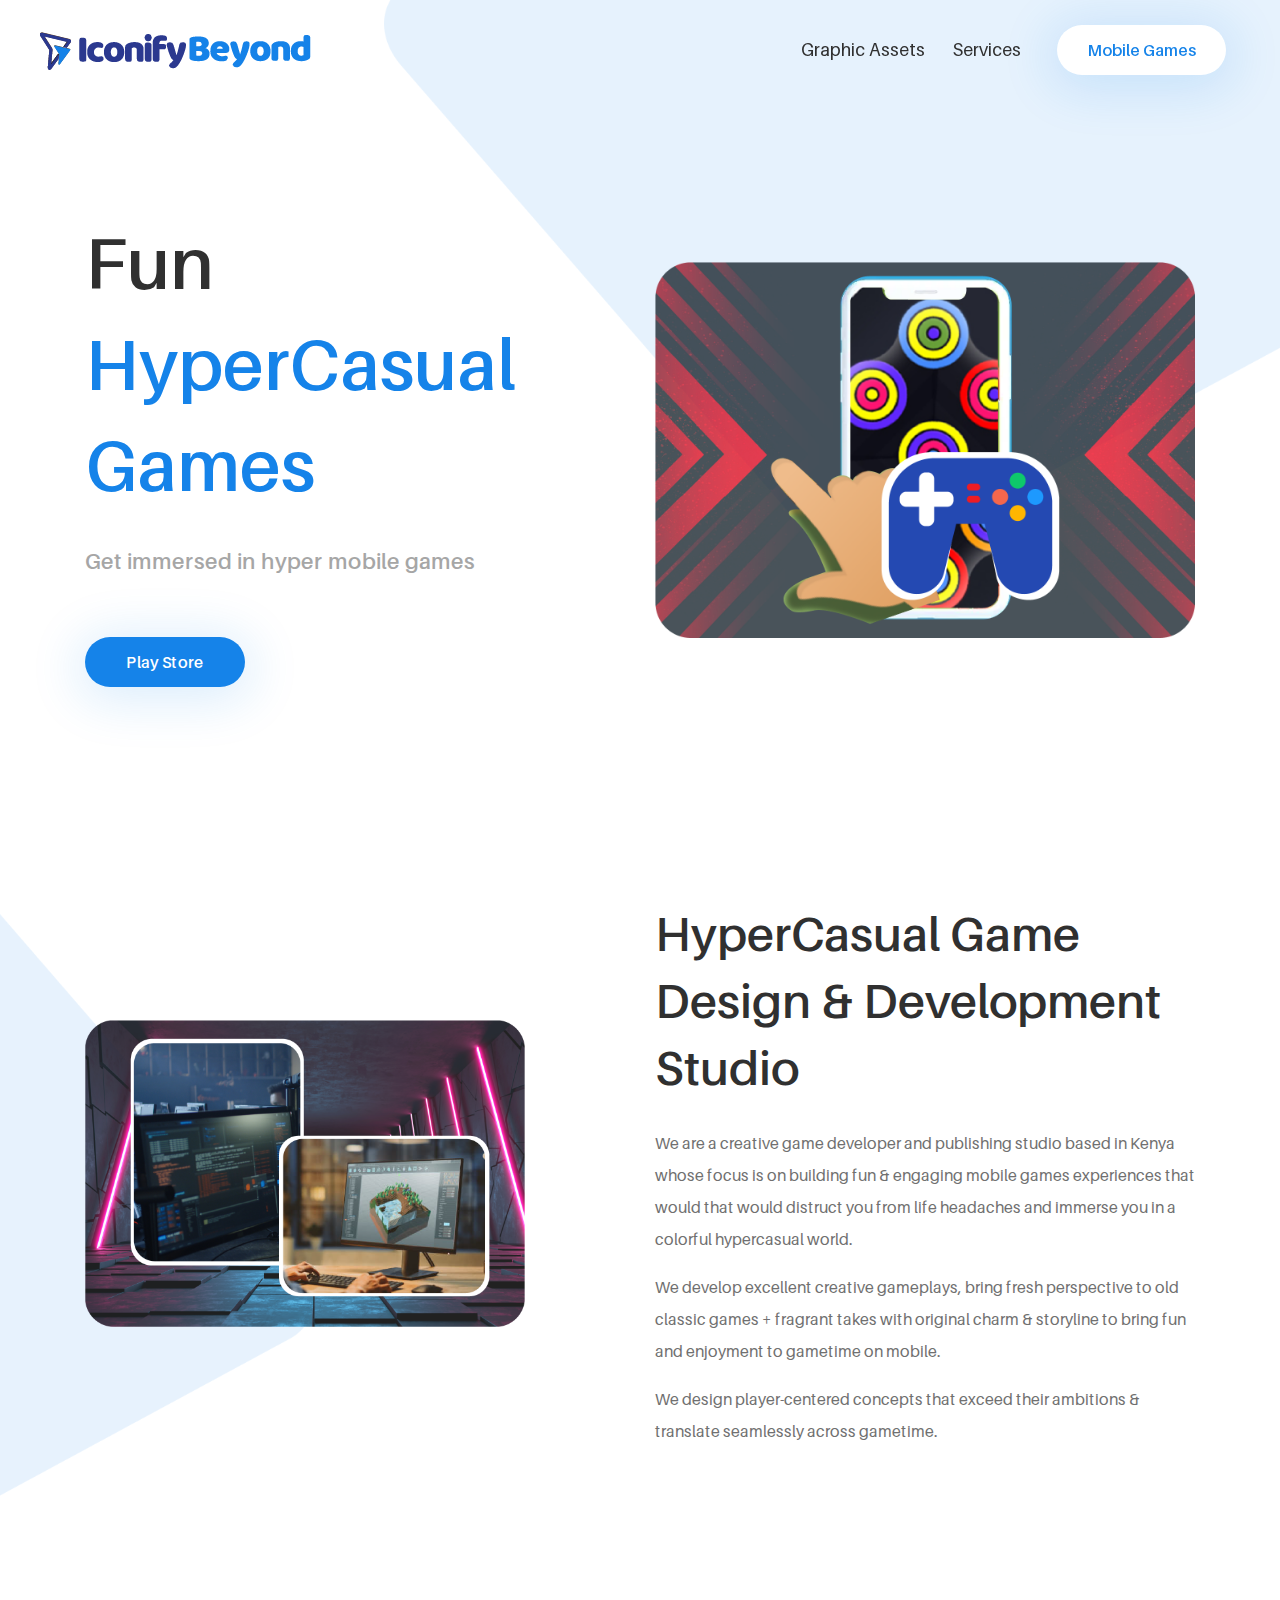
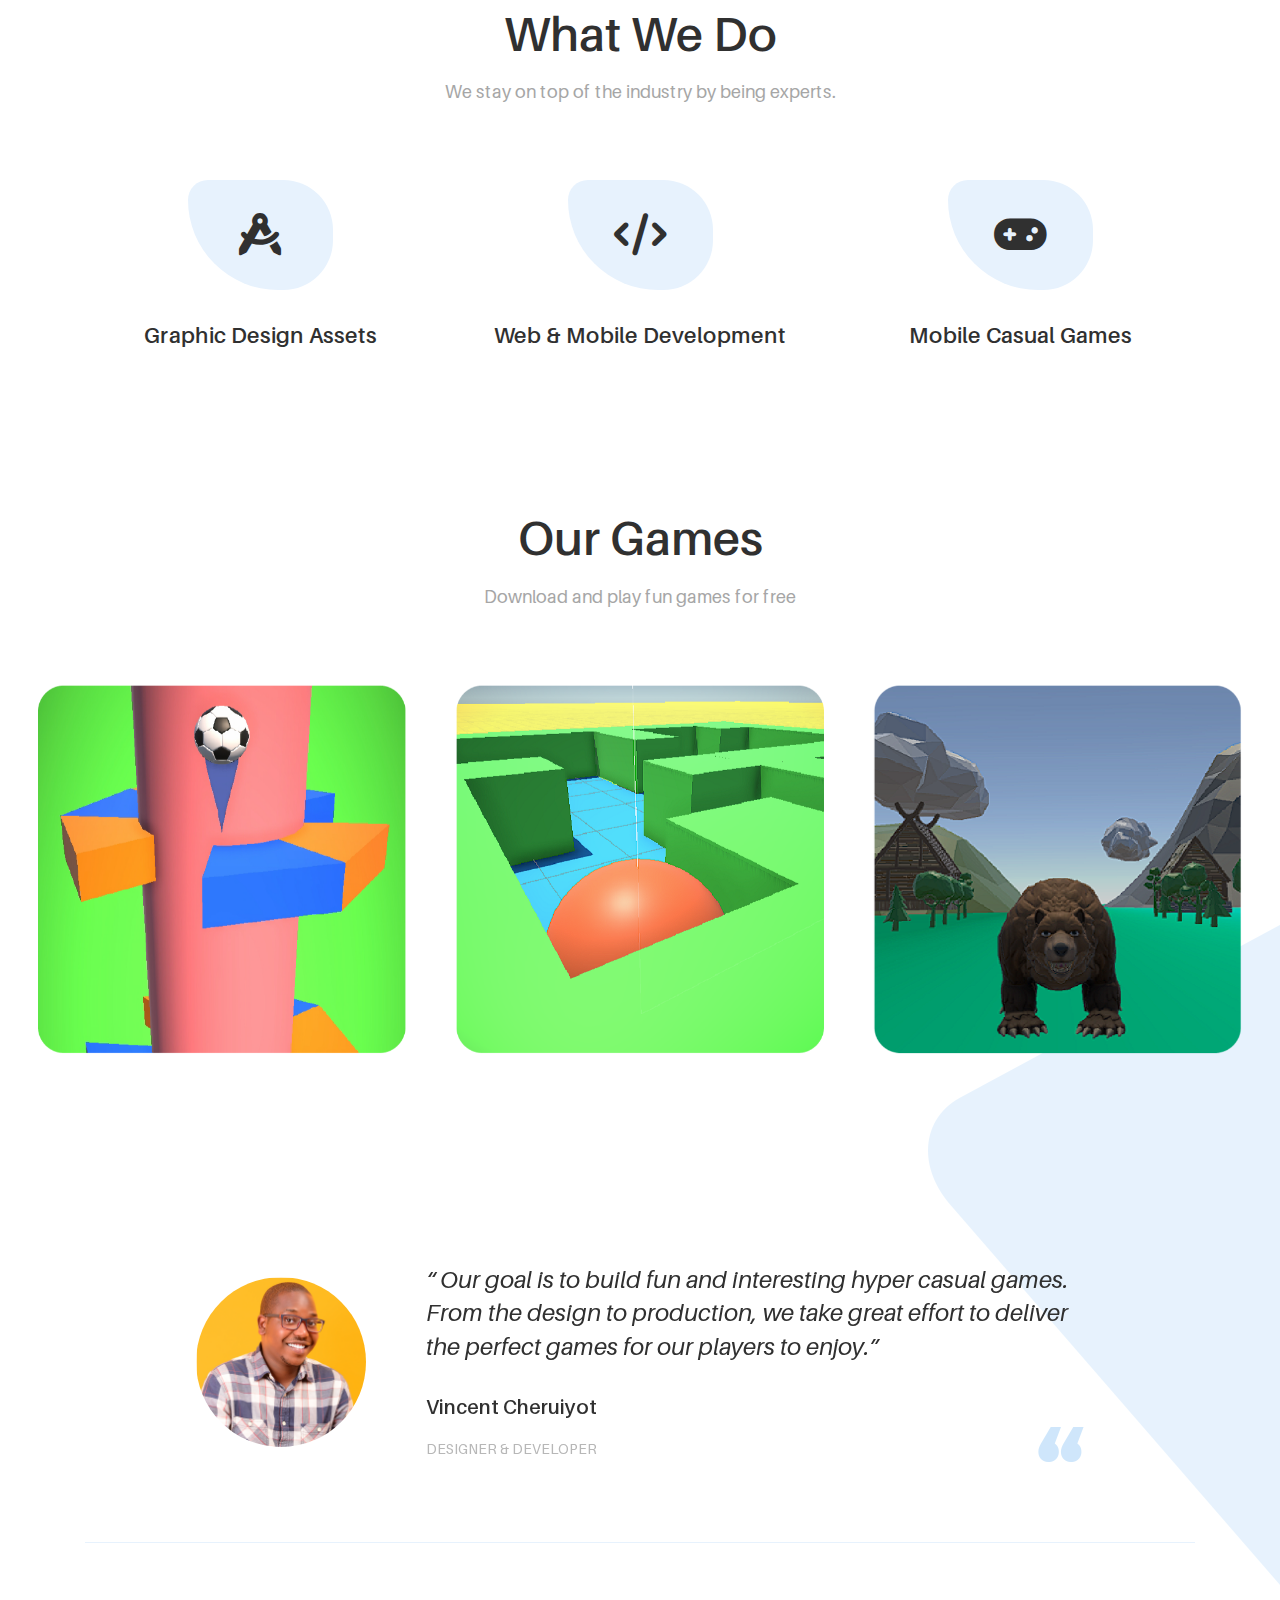
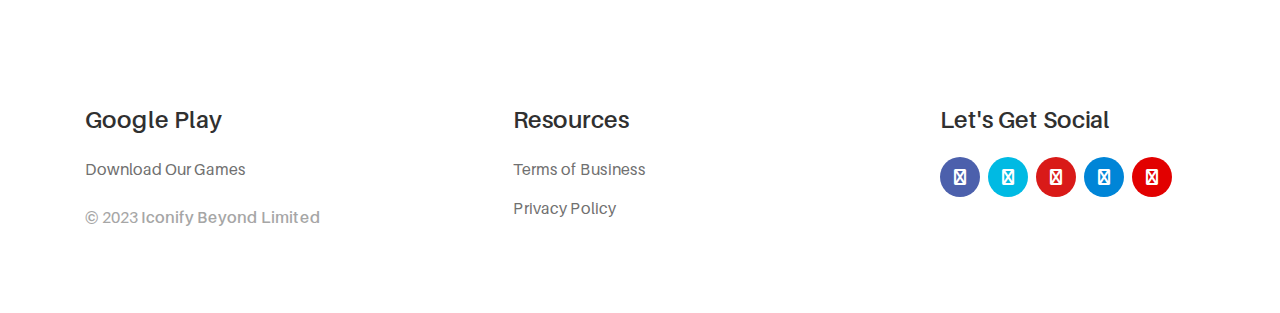
==== index.html @ 9feae66f "UI Updates" ====
<!doctype html>
<html lang="en">

<head>
    <meta charset="UTF-8">
    <meta name="description" content="Iconify Beyond">
    <meta http-equiv="X-UA-Compatible" content="IE=edge">
    <meta name="viewport" content="width=device-width, initial-scale=1, shrink-to-fit=no">
    <meta name="p:domain_verify" content="caa6bfd4c8bdae688c1b4c21584a0557"/>
    
   

    <!-- Title -->
    <title>Iconify Beyond Studio</title>

   <!-- Favicon -->
   <link rel="icon" href="./img/core-img/favicon.png">

    


    <!-- Core Stylesheet -->
    <link rel="stylesheet" href="style.css">
    
    <!-- Fontg Awesome -->
    <link href="./css/fontawesome-free-6.4.0-web/css/fontawesome.css" rel="stylesheet">
    <link href="./css/fontawesome-free-6.4.0-web/css/brands.css" rel="stylesheet">
    <link href="./css/fontawesome-free-6.4.0-web/css/solid.css" rel="stylesheet">


</head>

<body>
    <!-- Preloader -->
    <div id="preloader">
        <div class="wrapper">
            <div class="cssload-loader"></div>
        </div>
    </div>

    <!-- ***** Top Search Area Start ***** --> 
    <div class="top-search-area">
        <!-- Search Modal -->
        <div class="modal fade" id="searchModal" tabindex="-1" role="dialog" aria-hidden="true">
            <div class="modal-dialog modal-dialog-centered" role="document">
                <div class="modal-content">
                    <div class="modal-body">
                        <!-- Close Button -->
                        <button type="button" class="btn close-btn" data-dismiss="modal"><i class="fa fa-times"></i></button>
                        <!-- Form -->
                        <form action="index.html" method="post">
                            <input type="search" name="top-search-bar" class="form-control" placeholder="Search and hit enter...">
                            <button type="submit">Search</button>
                        </form>
                    </div>
                </div>
            </div>
        </div>
    </div>
    <!-- ***** Top Search Area End ***** -->

    <!-- ***** Header Area Start ***** -->
    <header class="header-area">
        <!-- Main Header Start -->
        <div class="main-header-area">
            <div class="classy-nav-container breakpoint-off">
                <!-- Classy Menu -->
                <nav class="classy-navbar justify-content-between" id="uzaNav">

                    <!-- Logo -->
                    <a class="nav-brand" href="index.html"><img src="./img/core-img/logo.png" alt=""></a>

                    <!-- Navbar Toggler -->
                    <div class="classy-navbar-toggler">
                        <span class="navbarToggler"><span></span><span></span><span></span></span>
                    </div>

                    <!-- Menu -->
                    <div class="classy-menu">
                        <!-- Menu Close Button -->
                        <div class="classycloseIcon">
                            <div class="cross-wrap"><span class="top"></span><span class="bottom"></span></div>
                        </div>

                        <!-- Nav Start -->
                        <div class="classynav">
                            <ul id="nav">
                                <!-- <li><a href="./products.html">Our Products</a></li>  -->
                                <!-- <li><a href="./index.html">Home</a></li> -->
                                <li><a href="./about.html">Graphic Assets</a></li>  
                                <li><a href="./services.html">Services</a></li>
                                <!-- <li><a href="./about.html">About</a></li>  -->
                               
                                <!--<li><a href="https://insights.iconifybeyond.studio/">Insights</a></li>-->
                                <!--<li><a href="">Contact</a></li> -->
                            </ul>

                            <!-- Get A Quote -->
                            <div class="get-a-quote ml-4 mr-3">
                                <a href="https://play.google.com/store/apps/dev?id=5929281636327417098" class="btn uza-btn">Mobile Games</a>
                            </div>
                            
                          
                        </div>
                        <!-- Nav End -->

                    </div>
                </nav>
            </div>
        </div>
    </header>
    <!-- ***** Header Area End ***** -->

    <!-- ***** Welcome Area Start ***** -->
    <section class="welcome-area">
        <div class="welcome-slides owl-carousel">

            <!-- Single Welcome Slide -->
            <div class="single-welcome-slide">
                <!-- Background Curve -->
                <div class="background-curve">
                    <img src="./img/core-img/curve-1.png" alt="">
                </div>

                <!-- Welcome Content -->
                <div class="welcome-content h-100">
                    <div class="container h-100">
                        <div class="row h-100 align-items-center">
                            <!-- Welcome Text -->
                            <div class="col-12 col-md-6">
                                <div class="welcome-text">
                                    <h2 data-animation="fadeInUp" data-delay="100ms">Fun <br><span>HyperCasual Games</span></h2>
                                    <h5 data-animation="fadeInUp" data-delay="400ms">Get immersed in hyper mobile games</h5>
                                    <a href="https://play.google.com/store/apps/dev?id=5929281636327417098" class="btn uza-btn btn-2" data-animation="fadeInUp" data-delay="700ms">Play Store</a>
                                </div>
                            </div>
                            <!-- Welcome Thumbnail -->
                            <div class="col-12 col-md-6">
                                <div class="welcome-thumbnail">
                                    <img src="./img/bg-img/2.png" alt="" data-animation="slideInRight" data-delay="400ms">
                                </div>
                            </div>
                        </div>
                    </div>
                </div>
            </div>

            <!-- Single Welcome Slide -->
            <div class="single-welcome-slide">
                <!-- Background Curve -->
                <div class="background-curve">
                    <img src="./img/core-img/curve-1.png" alt="">
                </div>

                <!-- Welcome Content -->
                <div class="welcome-content h-100">
                    <div class="container h-100">
                        <div class="row h-100 align-items-center">
                            <!-- Welcome Text -->
                            <div class="col-12 col-md-6">
                                <div class="welcome-text">
                                    <h2 data-animation="fadeInUp" data-delay="100ms">Play Epic <br> <span>Games</span></h2>
                                    <h5 data-animation="fadeInUp" data-delay="400ms">Building engaging and exciting mobile games</h5>
                                    <a href="https://play.google.com/store/apps/dev?id=5929281636327417098" class="btn uza-btn btn-2" data-animation="fadeInUp" data-delay="700ms">Download</a>
                                </div>
                            </div>
                            <!-- Welcome Thumbnail -->
                            <div class="col-12 col-md-6">
                                <div class="welcome-thumbnail">
                                    <img src="./img/bg-img/3.png" alt="" data-animation="slideInRight" data-delay="400ms">
                                </div>
                            </div>
                        </div>
                    </div>
                </div>
            </div>


            <!-- Single Welcome Slide -->
            <div class="single-welcome-slide">
                <!-- Background Curve -->
                <div class="background-curve">
                    <img src="./img/core-img/curve-1.png" alt="">
                </div>

                     <!-- Welcome Content -->
                     <div class="welcome-content h-100">
                        <div class="container h-100">
                            <div class="row h-100 align-items-center">
                                <!-- Welcome Text -->
                                <div class="col-12 col-md-6">
                                    <div class="welcome-text">
                                        <h2 data-animation="fadeInUp" data-delay="100ms">Ready  <br> for<span> an Adventure?</span></h2>
                                        <h5 data-animation="fadeInUp" data-delay="400ms">Download our games for free!</h5>
                                        <a href="https://play.google.com/store/apps/dev?id=5929281636327417098" class="btn uza-btn btn-2" data-animation="fadeInUp" data-delay="700ms">Download</a>
                                    </div>
                                </div>
                                <!-- Welcome Thumbnail -->
                                <div class="col-12 col-md-6">
                                    <div class="welcome-thumbnail">
                                        <img src="./img/bg-img/9.png" alt="" data-animation="slideInRight" data-delay="400ms">
                                    </div>
                                </div>
                            </div>
                        </div>
                    </div>
                </div>
    

        </div>
    </section>
    <!-- ***** Welcome Area End ***** -->

    <!-- ***** About Us Area Start ***** -->
    <section class="uza-about-us-area">
        <div class="container">
            <div class="row align-items-center">

                <!-- About Thumbnail -->
                <div class="col-12 col-md-6">
                    <div class="about-us-thumbnail mb-80">
                        <img src="./img/bg-img/5.png" alt="">
                       
                    </div>
                </div>

                <!-- About Us Content -->
                <div class="col-12 col-md-6">
                    <div class="about-us-content mb-80">
                        <h2>HyperCasual Game Design  &amp; Development Studio</h2>
                        <p>We are a creative game developer and publishing studio based in Kenya whose focus is on building fun & engaging mobile games experiences that would that would distruct you from life headaches and immerse you in a colorful hypercasual world. 
                        </p>
                        <p>We develop excellent creative gameplays, bring fresh perspective to old classic games + fragrant takes with original charm & storyline to bring fun and enjoyment to gametime on mobile.
                        </p>
                        <p>We design player-centered concepts that exceed their ambitions & translate seamlessly across gametime.
                        </p>
                        <!-- <a href="about.html" class="btn uza-btn btn-2 mt-4">Learn More</a> -->
                    </div>
                </div>
            </div>
        </div>

        <!-- About Background Pattern -->
        <div class="about-bg-pattern">
            <img src="./img/core-img/curve-2.png" alt="">
        </div>
    </section>
    <!-- ***** About Us Area End ***** -->

    <!-- ***** Services Area Start ***** -->
    <section class="uza-services-area section-padding-80-0">
        <div class="container">
            <div class="row">

                <div class="container">
                    <div class="row">
                        <!-- Section Heading -->
                        <div class="col-12">
                            <div class="section-heading text-center">
                                <h2>What we Do</h2>
                                <p>We stay on top of the industry by being experts.</p>
                            </div>
                        </div>
                    </div>
                </div>

                <!-- Single Service Area -->
                <div class="col-12 col-sm-6 col-lg-4">
                    <div class="single-service-area mb-80">
                        <!-- Service Icon -->
                        <div class="service-icon">
                            <i class="fa-solid fa-compass-drafting"></i>
                        </div>
                        <h5>Graphic Design Assets</h5>
                        <!--<p>Develop a beautiful and flexible identity that your community can embrace. Get help choosing and implementing technology solutions that match your digital needs and ambitions.</p> -->
                    </div>
                </div>

                <!-- Single Service Area -->
                <div class="col-12 col-sm-6 col-lg-4">
                    <div class="single-service-area mb-80">
                        <!-- Service Icon -->
                        <div class="service-icon">
                            <i class="fa-solid fa-code"></i>
                        </div>
                        <h5>Web & Mobile Development</h5>
                        <!-- <p>Design and develop custom digital products that empower your team and your audience. Craft outstanding customer experience that uses data design and the right technology to turn your idea into a movement.-->
                        </p>
                    </div>
                </div>

                <!-- Single Service Area -->
                <div class="col-12 col-sm-6 col-lg-4">
                    <div class="single-service-area mb-80">
                        <!-- Service Icon -->
                        <div class="service-icon">
                            <i class="fa-solid fa-gamepad"></i>
                        </div>
                        <h5>Mobile Casual Games</h5>
                        <!-- <p>Form a lasting connection with your audience by crafting compelling content that builds trust and drives action. Make the community part of your customer experience so that more people champion the best of your brand.</p> -->
                    </div>
                </div>

         
            </div>
        </div>
    </section>
    <!-- ***** Services Area End ***** -->

    <!-- ***** Portfolio Area Start ***** -->
    <section class="uza-portfolio-area section-padding-80">
        <div class="container">
            <div class="row">
                <!-- Section Heading -->
                <div class="col-12">
                    <div class="section-heading text-center">
                        <h2> Our Games</h2>
                        <p>Download and play fun games for free</p>
                    </div>
                </div>
            </div>
        </div>

        <div class="container-fluid">
            <div class="row">
                <!-- Portfolio Slides -->
                <div class="portfolio-sildes owl-carousel">

                    <!-- Single Portfolio Slide -->
                    <div class="single-portfolio-slide">
                        <img src="./img/bg-img/6.png" alt="">
                        <!-- Overlay Effect -->
                        <div class="overlay-effect">
                            <h4>Helix Adventure</h4>
                            <p>Eveade obstacles down a helix ring and get immersed in the fun</p>
                        </div>
                        <!-- View More -->
                        <div class="view-more-btn">
                            <a href="https://play.google.com/store/apps/dev?id=5929281636327417098"><i class="arrow_right"></i></a>
                        </div>
                    </div>


                    <!-- Single Portfolio Slide -->
                    <div class="single-portfolio-slide">
                        <img src="./img/bg-img/7.png" alt="">
                        <!-- Overlay Effect -->
                        <div class="overlay-effect">
                            <h4>Roller Maze</h4>
                            <p>Maze through a maze and advance to the highest level available. </p>
                        </div>
                        <!-- View More -->
                        <div class="view-more-btn">
                            <a href="https://play.google.com/store/apps/dev?id=5929281636327417098"><i class="arrow_right"></i></a>
                        </div>
                    </div>

                   

                    <!-- Single Portfolio Slide -->
                    <div class="single-portfolio-slide">
                        <img src="./img/bg-img/8.png" alt="">
                        <!-- Overlay Effect -->
                        <div class="overlay-effect">
                            <h4>Savannah Run</h4>
                            <p>Run through the savannah and evade predators in caves and give a fight.</p>
                        </div>
                        <!-- View More -->
                        <div class="view-more-btn">
                            <a href="https://play.google.com/store/apps/dev?id=5929281636327417098"><i class="arrow_right"></i></a>
                        </div>
                    </div>

                 


                    

                </div>
            </div>
        </div>



        <!-- Client Feedback Area Start -->
        <div class="clients-feedback-area mt-80 section-padding-80 clearfix">
            <div class="container">
                <div class="row">
                    <div class="col-12">
                        <!-- Testimonial Slides -->
                        <div class="testimonial-slides owl-carousel">

                         
                            <!-- Single Testimonial Slide -->
                            <div class="single-testimonial-slide d-flex align-items-center">
                                <!-- Testimonial Thumbnail -->
                                <div class="testimonial-thumbnail">
                                    <img src="./img/bg-img/1.png" alt="">
                                </div>
                                <!-- Testimonial Content -->
                                <div class="testimonial-content">
                                    <h4>“ Our goal is to build fun and interesting hyper casual games. From the design to production, we take great effort to
                                        deliver the perfect games for our players to enjoy.”</h4>
                                    <!-- Ratings -->
                                    <div class="ratings">
                                        <h5>Vincent Cheruiyot</h5>
                                        
                                    </div>
                                    <!-- Author Info -->
                                    <div class="author-info">
                                        <h5><span>Designer & Developer</span></h5>
                                    </div>
                                    <!-- Quote Icon -->
                                    <div class="quote-icon"><img src="img/core-img/quote.png" alt=""></div>
                                </div>
                            </div>

                        </div>
                    </div>
                </div>
            </div>
        </div>
        <!-- Client Feedback Area End -->

        <!-- Border -->
        <div class="container">
            <div class="border-line"></div>
        </div>

        <!-- Background Curve -->
        <div class="portfolio-bg-curve">
            <img src="./img/core-img/curve-3.png" alt="">
        </div>
    </section>
    <!-- ***** Portfolio Area End ***** -->

    
    <!-- ***** Blog Area End ***** -->



    <!-- ***** Footer Area Start ***** -->
    <footer class="footer-area section-padding-80-0">
        <div class="container">
            <div class="row justify-content-between">

             

                <!-- Single Footer Widget -->
                <div class="col-12 col-sm-6 col-lg-3">
                    <div class="single-footer-widget mb-80">
                        <!-- Widget Title -->
                        <h4 class="widget-title">Google Play</h4>


                        <!-- Nav -->
                        <nav>
                            <ul class="our-link">
                                
                                <li><a href="https://play.google.com/store/apps/dev?id=5929281636327417098">Download Our Games</a></li>
                                
                                
                                  <!-- Copywrite Text -->
                        <div class="copywrite-text mb-30">
                            <p>  &copy; 2023 <a href="https://iconifybeyond.com">Iconify Beyond Limited</a></p>
                        </div> 
                                <!-- <li><a href="portfolio.html">Portfolio</a></li> -->
                                <!-- <li><a href="https://insights.iconifybeyond.studio/contact-us/">Get a Quote</a></li> -->
                            </ul>
                        </nav>
                    </div>
                </div>

                <!-- Single Footer Widget -->
                <div class="col-12 col-sm-6 col-lg-3">
                    <div class="single-footer-widget mb-80">
                        <!-- Widget Title -->
                        <h4 class="widget-title">Resources</h4>

                        <!-- Nav -->
                        <nav>
                            <ul class="our-link">
                                <li><a href="Terms of Business.html">Terms of Business</a></li>
                                <li><a href="Privacy Policy.html">Privacy Policy</a></li>
                                <!-- <li><a href="https://insights.iconifybeyond.studio/blog/">Blog</a></li> -->
                                <!-- <li><a href="https://insights.iconifybeyond.studio/contact-us/">Contact Us</a></li> -->
                                
                            </ul>
                        </nav>
                    </div>
                </div>

                <!-- Single Footer Widget -->
                <div class="col-12 col-sm-6 col-lg-3">
                    <div class="single-footer-widget mb-80">
                        <!-- Widget Title -->
                        <h4 class="widget-title">Let's Get Social</h4>
                    

                        <!-- Social Info -->
                        <div class="footer-social-info">
                            <a href="https://web.facebook.com/iconifybeyond" class="facebook" data-toggle="tooltip" data-placement="top" title="Facebook"><i class="fa fa-facebook"></i></a>
                            <a href="https://twitter.com/iconifybeyond" class="twitter" data-toggle="tooltip" data-placement="top" title="Twitter"><i class="fa fa-twitter"></i></a>
                            <a href="https://www.pinterest.com/iconifybeyond/" class="pinterest" data-toggle="tooltip" data-placement="top" title="Pinterest"><i class="fa fa-pinterest"></i></a>
                            <a href="https://www.instagram.com/iconifybeyond/" class="instagram" data-toggle="tooltip" data-placement="top" title="Instagram"><i class="fa fa-instagram"></i></a>
                            <a href="https://www.youtube.com/channel/UCzPWE0Z87Y1xIG1-IpNBpZg?view_as=subscriber" class="youtube" data-toggle="tooltip" data-placement="top" title="YouTube"><i class="fa fa-youtube-play"></i></a>
                        </div>
                    </div>
                </div>

            </div>
            
        </div>

    </footer>
    <!-- ***** Footer Area End ***** -->

    <!-- ******* All JS Files ******* -->
    <!-- jQuery js -->
    <script src="js/jquery.min.js"></script>
    <!-- Popper js -->
    <script src="js/popper.min.js"></script>
    <!-- Bootstrap js -->
    <script src="js/bootstrap.min.js"></script>
    <!-- All js -->
    <script src="js/uza.bundle.js"></script>
    <!-- Active js -->
    <script src="js/default-assets/active.js"></script>

</body>

</html>
---- style.css ----
/* *********************************************
[Master Stylesheet]

Version: 1.0.0
Last Update: Jul 30, 2021

*********************************************

[Tables of CSS Content]

+ body
    - 01.0 Reboot CSS
    - 02.0 Spacing CSS
    - 03.0 Preloader CSS
    - 04.0 Heading CSS
    - 05.0 Backtotop CSS
    - 06.0 Buttons CSS
    - 07.0 Header CSS
    - 08.0 Hero CSS
    - 09.0 Portfolio CSS
    - 10.0 Testimonial CSS
    - 11.0 Newsletter CSS
    - 12.0 About CSS
    - 13.0 Service CSS
    - 14.0 Breadcrumb CSS
    - 15.0 Blog CSS
    - 16.0 CTA CSS
    - 17.0 CFA CSS
    - 18.0 Team CSS
    - 19.0 Footer CSS
    - 20.0 Contact CSS
  ---------------------------------------------
  [Color Codes]

  $heading: #303030; [Heading Color]
  $text: #707070; [Text Color]
  $bg-gray: #e7f2fd; [Gray Background]
  $primary: #1583e9; [Primary Color]
  $white: #ffffff; [White Color]
  $dark: #000000; [Dark Color]
  $border: #ebebeb; [Border Color]
  $hover: #1583e9; [Hover Color]
  $secondary: #a6a6a6; [Secondary Color]

  ---------------------------------------------
  [Font Family: 'HK Grotesk']
--------------------------------------------- */
/* Import Fonts & All CSS */
@import url(fonts/aileron-font-style.css);
@import url(css/bootstrap.min.css);
@import url(css/animate.css);
@import url(css/default-assets/classy-nav.css);
@import url(css/owl.carousel.min.css);
@import url(css/magnific-popup.css);
@import url(css/font-awesome.min.css);
@import url(css/style.css);
/* :: 1.0 Reboot CSS */
* {
  margin: 0;
  padding: 0; }

body {
  font-family: "Aileron";
  font-weight: 400;
  font-size: 14px; }

h1,
h2,
h3,
h4,
h5,
h6 {
  font-family: "Aileron";
  color: #303030;
  line-height: 1.4;
  font-weight: 600; }

a,
a:active,
a:focus,
a:hover {
  font-family: "Aileron";
  color: #303030;
  text-decoration: none;
  -webkit-transition-duration: 500ms;
  -o-transition-duration: 500ms;
  transition-duration: 500ms;
  outline: none;
  font-size: 16px;
  font-weight: 600; }

li {
  list-style: none; }

p {
  line-height: 2;
  color: #707070;
  font-size: 16px;
  font-weight: normal; }

img {
  max-width: 100%;
  height: auto; }

ul {
  margin: 0;
  padding: 0; }
  ul li {
    margin: 0;
    padding: 0; }

.bg-overlay {
  position: relative;
  z-index: 1; }
  .bg-overlay::after {
    position: absolute;
    content: "";
    height: 100%;
    width: 100%;
    top: 0;
    left: 0;
    z-index: -1;
    background-color: rgba(0, 0, 0, 0.5); }

.bg-img {
  background-position: center center;
  background-size: cover;
  background-repeat: no-repeat; }

.jarallax {
  position: relative;
  z-index: 0; }
  .jarallax > .jarallax-img {
    position: absolute;
    object-fit: cover;
    font-family: 'object-fit: cover';
    top: 0;
    left: 0;
    width: 100%;
    height: 100%;
    z-index: -1; }

.mfp-iframe-holder .mfp-close {
  top: 0;
  width: 30px;
  height: 30px;
  background-color: #1583e9;
  text-align: center;
  right: 0;
  padding-right: 0;
  line-height: 32px; }

.bg-transparent {
  background-color: transparent !important; }

.bg-gray {
  background-color: #e7f2fd !important; }

textarea:focus,
input:focus {
  outline: none; }

/* :: 2.0 Spacing CSS */
.mt-15 {
  margin-top: 15px; }

.mt-30 {
  margin-top: 30px; }

.mt-40 {
  margin-top: 40px; }

.mt-50 {
  margin-top: 50px; }

.mt-70 {
  margin-top: 70px; }

.mt-80 {
  margin-top: 80px; }

.mt-100 {
  margin-top: 100px; }

.mt-150 {
  margin-top: 150px; }

.mr-15 {
  margin-right: 15px; }

.mr-30 {
  margin-right: 30px; }

.mr-50 {
  margin-right: 50px; }

.mr-100 {
  margin-right: 100px; }

.mb-15 {
  margin-bottom: 15px; }

.mb-30 {
  margin-bottom: 30px; }

.mb-40 {
  margin-bottom: 40px; }

.mb-50 {
  margin-bottom: 50px; }

.mb-60 {
  margin-bottom: 60px; }

.mb-70 {
  margin-bottom: 70px; }

.mb-80 {
  margin-bottom: 80px; }

.mb-100 {
  margin-bottom: 100px; }

.ml-15 {
  margin-left: 15px; }

.ml-30 {
  margin-left: 30px; }

.ml-50 {
  margin-left: 50px; }

.ml-100 {
  margin-left: 100px; }

.pt-50 {
  padding-top: 50px !important; }

.section-padding-80 {
  padding-top: 80px;
  padding-bottom: 80px; }

.section-padding-0-80 {
  padding-top: 0;
  padding-bottom: 80px; }

.section-padding-80-0 {
  padding-top: 80px;
  padding-bottom: 0; }

/* :: 3.0 Preloader CSS */
#preloader {
  position: fixed;
  width: 100%;
  height: 100%;
  z-index: 99999;
  top: 0;
  left: 0;
  background-color: #1583e9;
  display: -webkit-box;
  display: -ms-flexbox;
  display: flex;
  -webkit-box-align: center;
  -ms-flex-align: center;
  align-items: center;
  -webkit-box-pack: center;
  -ms-flex-pack: center;
  justify-content: center; }

.wrapper {
  margin: auto;
  display: block; }

.cssload-loader {
  width: 49px;
  height: 49px;
  border-radius: 50%;
  display: inline-block;
  position: relative;
  vertical-align: middle;
  background: #ffffff; }

.cssload-loader,
.cssload-loader:after,
.cssload-loader:before {
  animation: 1.15s infinite ease-in-out;
  -o-animation: 1.15s infinite ease-in-out;
  -ms-animation: 1.15s infinite ease-in-out;
  -webkit-animation: 1.15s infinite ease-in-out;
  -moz-animation: 1.15s infinite ease-in-out; }

.cssload-loader:after,
.cssload-loader:before {
  width: 100%;
  height: 100%;
  border-radius: 50%;
  position: absolute;
  top: 0;
  left: 0; }

.cssload-loader {
  animation-name: cssload-loader;
  -o-animation-name: cssload-loader;
  -ms-animation-name: cssload-loader;
  -webkit-animation-name: cssload-loader;
  -moz-animation-name: cssload-loader; }

@keyframes cssload-loader {
  from {
    transform: scale(0);
    opacity: 1; }
  to {
    transform: scale(1);
    opacity: 0; } }
@-o-keyframes cssload-loader {
  from {
    -o-transform: scale(0);
    opacity: 1; }
  to {
    -o-transform: scale(1);
    opacity: 0; } }
@-ms-keyframes cssload-loader {
  from {
    -ms-transform: scale(0);
    opacity: 1; }
  to {
    -ms-transform: scale(1);
    opacity: 0; } }
@-webkit-keyframes cssload-loader {
  from {
    -webkit-transform: scale(0);
    opacity: 1; }
  to {
    -webkit-transform: scale(1);
    opacity: 0; } }
@-moz-keyframes cssload-loader {
  from {
    -moz-transform: scale(0);
    opacity: 1; }
  to {
    -moz-transform: scale(1);
    opacity: 0; } }
/* :: 4.0 Heading CSS */
.section-heading {
  position: relative;
  z-index: 1;
  margin-bottom: 70px; }
  .section-heading h2 {
    font-size: 48px;
    text-transform: capitalize;
    margin-bottom: 0;
    line-height: 1.1; }
    @media only screen and (min-width: 992px) and (max-width: 1199px) {
      .section-heading h2 {
        font-size: 36px; } }
    @media only screen and (min-width: 768px) and (max-width: 991px) {
      .section-heading h2 {
        font-size: 42px; } }
    @media only screen and (max-width: 767px) {
      .section-heading h2 {
        font-size: 30px; } }
  .section-heading p {
    margin-top: 15px;
    font-size: 18px;
    margin-bottom: 0;
    color: #a6a6a6; }

/* :: 5.0 Backtotop CSS */
#scrollUp {
  bottom: 50px;
  font-size: 30px;
  line-height: 45px;
  right: 50px;
  width: 50px;
  background-color: #1583e9;
  color: #ffffff;
  text-align: center;
  height: 50px;
  -webkit-transition-duration: 500ms;
  -o-transition-duration: 500ms;
  transition-duration: 500ms;
  border-radius: 50%;
  -webkit-box-shadow: 0 6px 50px 8px rgba(21, 131, 233, 0.15);
  box-shadow: 0 6px 50px 8px rgba(21, 131, 233, 0.15); }
  #scrollUp:focus, #scrollUp:hover {
    background-color: #000000;
    color: #ffffff; }
  @media only screen and (max-width: 767px) {
    #scrollUp {
      right: 30px;
      bottom: 30px; } }

/* :: 6.0 Buttons CSS */
.uza-btn {
  position: relative;
  z-index: 1;
  min-width: 160px;
  height: 50px;
  line-height: 50px;
  font-size: 16px;
  font-weight: 600;
  display: inline-block;
  padding: 0 30px;
  text-align: center;
  text-transform: capitalize;
  color: #1583e9;
  border: none;
  border-radius: 50px;
  background-color: #ffffff;
  -webkit-transition-duration: 500ms;
  -o-transition-duration: 500ms;
  transition-duration: 500ms;
  -webkit-box-shadow: 0 6px 50px 8px rgba(21, 131, 233, 0.15);
  box-shadow: 0 6px 50px 8px rgba(21, 131, 233, 0.15); }
  .uza-btn:focus, .uza-btn:hover {
    -webkit-box-shadow: 0 6px 50px 8px rgba(21, 131, 233, 0.15);
    box-shadow: 0 6px 50px 8px rgba(21, 131, 233, 0.15);
    background-color: #1583e9;
    color: #ffffff; }
  .uza-btn.btn-2 {
    background-color: #1583e9;
    color: #ffffff; }
    .uza-btn.btn-2:focus, .uza-btn.btn-2:hover {
      background-color: #ffffff;
      color: #1583e9; }
  .uza-btn.btn-3 {
    border: 2px solid #1583e9;
    line-height: 46px; }

.login-register-btn a {
  display: inline-block; }
  .login-register-btn a span {
    -webkit-transition-duration: 500ms;
    -o-transition-duration: 500ms;
    transition-duration: 500ms;
    color: #a6a6a6; }
    .login-register-btn a span:focus, .login-register-btn a span:hover {
      color: #1583e9; }
  .login-register-btn a:focus, .login-register-btn a:hover {
    color: #1583e9; }
  @media only screen and (min-width: 992px) and (max-width: 1199px) {
    .login-register-btn a {
      font-size: 14px; } }

/* :: 7.0 Header CSS */
.header-area {
  position: fixed;
  z-index: 600;
  width: 100%;
  left: 0;
  top: 0;
  -webkit-transition-duration: 500ms;
  -o-transition-duration: 500ms;
  transition-duration: 500ms; }
  @media only screen and (min-width: 768px) and (max-width: 991px) {
    .header-area .main-header-area {
      border-top: 10px solid #303030; } }
  @media only screen and (max-width: 767px) {
    .header-area .main-header-area {
      border-top: 10px solid #303030; } }
  .header-area .main-header-area.sticky {
    -webkit-transition-duration: 500ms;
    -o-transition-duration: 500ms;
    transition-duration: 500ms;
    top: 0;
    width: 100%;
    position: fixed;
    background-color: #e7f2fd;
    -webkit-box-shadow: 0 1px 6px 0 rgba(0, 0, 0, 0.1);
    box-shadow: 0 1px 6px 0 rgba(0, 0, 0, 0.1);
    border-bottom: none;
    left: 0;
    z-index: 650; }
  .header-area .search-icon {
    position: relative;
    z-index: 1;
    margin-left: 14px; }
    @media only screen and (min-width: 768px) and (max-width: 991px) {
      .header-area .search-icon {
        margin-left: 15px;
        margin-top: 20px; } }
    @media only screen and (max-width: 767px) {
      .header-area .search-icon {
        margin-left: 15px;
        margin-top: 20px; } }
    .header-area .search-icon i {
      font-size: 20px;
      color: #303030;
      cursor: pointer; }

.classy-nav-container {
  background-color: transparent;
  padding: 0; }
  @media only screen and (max-width: 767px) {
    .classy-nav-container {
      padding: 0 15px; } }
  .classy-nav-container .classy-navbar {
    height: 100px;
    padding: 0 3%; }
    @media only screen and (min-width: 768px) and (max-width: 991px) {
      .classy-nav-container .classy-navbar {
        height: 70px;
        padding: 0 5%; } }
    @media only screen and (max-width: 767px) {
      .classy-nav-container .classy-navbar {
        height: 70px;
        padding: 0 5%; } }
    @media only screen and (max-width: 767px) {
      .classy-nav-container .classy-navbar .nav-brand {
        max-width: 90px;
        margin-right: 15px; } }
    .classy-nav-container .classy-navbar .classynav ul li a {
      position: relative;
      z-index: 1;
      font-weight: normal;
      font-size: 18px;
      text-transform: capitalize;
      color: #303030; }
      .classy-nav-container .classy-navbar .classynav ul li a:focus, .classy-nav-container .classy-navbar .classynav ul li a:hover {
        color: #1583e9; }
      @media only screen and (min-width: 992px) and (max-width: 1199px) {
        .classy-nav-container .classy-navbar .classynav ul li a {
          font-size: 14px;
          padding: 0 10px; } }
      @media only screen and (min-width: 768px) and (max-width: 991px) {
        .classy-nav-container .classy-navbar .classynav ul li a {
          font-size: 14px; } }
      @media only screen and (max-width: 767px) {
        .classy-nav-container .classy-navbar .classynav ul li a {
          font-size: 14px; } }
    .classy-nav-container .classy-navbar .classynav ul li.cn-dropdown-item ul li a {
      font-size: 16px;
      text-transform: capitalize;
      height: 42px;
      line-height: 42px;
      padding: 0 30px; }
      @media only screen and (min-width: 992px) and (max-width: 1199px) {
        .classy-nav-container .classy-navbar .classynav ul li.cn-dropdown-item ul li a {
          font-size: 14px; } }
      @media only screen and (min-width: 768px) and (max-width: 991px) {
        .classy-nav-container .classy-navbar .classynav ul li.cn-dropdown-item ul li a {
          font-size: 14px; } }
      @media only screen and (max-width: 767px) {
        .classy-nav-container .classy-navbar .classynav ul li.cn-dropdown-item ul li a {
          font-size: 14px; } }
    .classy-nav-container .classy-navbar .classynav ul li.current-item a::after {
      content: '';
      position: absolute;
      width: 70%;
      height: 2px;
      background-color: #1583e9;
      bottom: 0;
      left: 50%;
      -webkit-transform: translateX(-50%);
      -ms-transform: translateX(-50%);
      transform: translateX(-50%);
      z-index: 1; }
      @media only screen and (min-width: 768px) and (max-width: 991px) {
        .classy-nav-container .classy-navbar .classynav ul li.current-item a::after {
          width: 100%;
          height: 1px; } }
      @media only screen and (max-width: 767px) {
        .classy-nav-container .classy-navbar .classynav ul li.current-item a::after {
          width: 100%;
          height: 1px; } }

.classynav ul li.has-down > a::after,
.classynav ul li.has-down.active > a::after,
.classynav ul li.megamenu-item > a::after {
  color: #303030; }

.breakpoint-off .classynav ul li .dropdown {
  width: 210px;
  -webkit-box-shadow: 0 6px 50px 8px rgba(21, 131, 233, 0.15);
  box-shadow: 0 6px 50px 8px rgba(21, 131, 233, 0.15);
  border-radius: 6px; }

.top-search-area .modal-content {
  border: none; }
  .top-search-area .modal-content .modal-body {
    padding: 50px; }
    @media only screen and (max-width: 767px) {
      .top-search-area .modal-content .modal-body {
        padding: 50px 15px; } }
    @media only screen and (min-width: 576px) and (max-width: 767px) {
      .top-search-area .modal-content .modal-body {
        padding: 50px; } }
    .top-search-area .modal-content .modal-body button.close-btn {
      position: absolute;
      top: 15px;
      right: 15px;
      z-index: 10;
      font-size: 14px; }
      .top-search-area .modal-content .modal-body button.close-btn.btn {
        padding: 0;
        background-color: transparent; }
        .top-search-area .modal-content .modal-body button.close-btn.btn:focus, .top-search-area .modal-content .modal-body button.close-btn.btn:hover {
          box-shadow: none;
          color: #1583e9; }
.top-search-area form {
  width: 100%;
  position: relative;
  z-index: 1; }
  .top-search-area form input {
    width: 100%;
    height: 50px;
    border: none;
    box-shadow: 0 0 30px 15px rgba(0, 0, 0, 0.08);
    border-radius: 6px;
    font-size: 12px;
    font-style: italic;
    padding: 0 20px; }
    .top-search-area form input:focus {
      box-shadow: 0 0 30px 15px rgba(0, 0, 0, 0.08); }
  .top-search-area form button {
    position: absolute;
    width: 100px;
    height: 50px;
    top: 0;
    right: 0;
    z-index: 10;
    border-radius: 0 6px 6px 0;
    border: none;
    background-color: #1583e9;
    font-weight: 600;
    font-size: 14px;
    text-transform: uppercase;
    text-align: center;
    color: #ffffff;
    cursor: pointer; }
    @media only screen and (max-width: 767px) {
      .top-search-area form button {
        width: 80px; } }

@media only screen and (min-width: 768px) and (max-width: 991px) {
  .get-a-quote {
    margin: 30px 15px !important; } }
@media only screen and (max-width: 767px) {
  .get-a-quote {
    margin: 30px 15px !important; } }

/* :: 8.0 Hero CSS */
.welcome-slides {
  position: relative;
  z-index: 1;
  overflow: hidden; }

.single-welcome-slide {
  position: relative;
  z-index: 2;
  width: 100%;
  height: 900px;
  background-color: #ffffff; }
  @media only screen and (min-width: 992px) and (max-width: 1199px) {
    .single-welcome-slide {
      height: 750px; } }
  @media only screen and (min-width: 768px) and (max-width: 991px) {
    .single-welcome-slide {
      height: 600px; } }
  @media only screen and (max-width: 767px) {
    .single-welcome-slide {
      height: 900px; } }
  @media only screen and (min-width: 576px) and (max-width: 767px) {
    .single-welcome-slide {
      height: 1000px; } }
  .single-welcome-slide .background-curve {
    position: absolute;
    width: 70%;
    top: 0;
    height: 100%;
    right: 0;
    z-index: -1; }
    .single-welcome-slide .background-curve img {
      width: 100%;
      height: auto;
      background-repeat: no-repeat; }
  .single-welcome-slide .welcome-text {
    position: relative;
    z-index: 1; }
    @media only screen and (max-width: 767px) {
      .single-welcome-slide .welcome-text {
        padding-top: 50px; } }
    .single-welcome-slide .welcome-text h2 {
      font-size: 72px;
      display: block;
      margin-bottom: 30px; }
      @media only screen and (min-width: 992px) and (max-width: 1199px) {
        .single-welcome-slide .welcome-text h2 {
          font-size: 48px; } }
      @media only screen and (min-width: 768px) and (max-width: 991px) {
        .single-welcome-slide .welcome-text h2 {
          font-size: 42px; } }
      @media only screen and (max-width: 767px) {
        .single-welcome-slide .welcome-text h2 {
          font-size: 36px; } }
      @media only screen and (min-width: 576px) and (max-width: 767px) {
        .single-welcome-slide .welcome-text h2 {
          font-size: 42px; } }
      .single-welcome-slide .welcome-text h2 span {
        color: #1583e9; }
    .single-welcome-slide .welcome-text h5 {
      font-size: 22px;
      color: #a6a6a6;
      margin-bottom: 60px;
      display: block; }
      @media only screen and (min-width: 992px) and (max-width: 1199px) {
        .single-welcome-slide .welcome-text h5 {
          font-size: 18px;
          margin-bottom: 40px; } }
      @media only screen and (min-width: 768px) and (max-width: 991px) {
        .single-welcome-slide .welcome-text h5 {
          font-size: 14px;
          margin-bottom: 40px; } }
  @media only screen and (max-width: 767px) {
    .single-welcome-slide .welcome-thumbnail {
      margin-top: -120px; } }

/* :: 09.0 Portfolio CSS */
.uza-portfolio-area {
  position: relative;
  z-index: 1;
  padding-left: 3%;
  padding-right: 3%; }
  .uza-portfolio-area .portfolio-bg-curve {
    position: absolute;
    bottom: 0;
    right: 0;
    z-index: -1;
    height: auto;
    width: auto; }

.single-portfolio-slide {
  position: relative;
  z-index: 1;
  margin-bottom: 50px; }
  .single-portfolio-slide img {
    position: relative;
    z-index: 1;
    width: 100%; }
  .single-portfolio-slide .overlay-effect {
    -webkit-transition-duration: 500ms;
    -o-transition-duration: 500ms;
    transition-duration: 500ms;
    position: absolute;
    width: 100%;
    height: 100%;
    top: 0;
    left: 0;
    z-index: 20;
    background-color: rgba(231, 242, 253, 0.9);
    padding: 40px 30px;
    opacity: 0;
    visibility: hidden; }
    @media only screen and (min-width: 992px) and (max-width: 1199px) {
      .single-portfolio-slide .overlay-effect {
        padding: 30px; } }
    @media only screen and (max-width: 767px) {
      .single-portfolio-slide .overlay-effect {
        padding: 30px; } }
    .single-portfolio-slide .overlay-effect h4 {
      display: block;
      margin-bottom: 15px;
      font-weight: 600; }
      @media only screen and (max-width: 767px) {
        .single-portfolio-slide .overlay-effect h4 {
          margin-bottom: 10px;
          font-size: 20px; } }
    .single-portfolio-slide .overlay-effect p {
      margin-bottom: 0;
      line-height: 1.6; }
      @media only screen and (max-width: 767px) {
        .single-portfolio-slide .overlay-effect p {
          font-size: 14px; } }
  .single-portfolio-slide .view-more-btn a {
    -webkit-transition-duration: 500ms;
    -o-transition-duration: 500ms;
    transition-duration: 500ms;
    width: 60px;
    height: 60px;
    border-radius: 50%;
    background-color: #ffffff;
    display: inline-block;
    position: absolute;
    bottom: 40px;
    right: 0;
    z-index: 100;
    text-align: center;
    line-height: 65px;
    font-size: 24px;
    opacity: 0;
    visibility: hidden; }
    @media only screen and (min-width: 992px) and (max-width: 1199px) {
      .single-portfolio-slide .view-more-btn a {
        bottom: 30px;
        width: 40px;
        height: 40px;
        line-height: 45px; } }
    @media only screen and (max-width: 767px) {
      .single-portfolio-slide .view-more-btn a {
        bottom: 30px;
        width: 40px;
        height: 40px;
        line-height: 45px; } }
    .single-portfolio-slide .view-more-btn a:focus, .single-portfolio-slide .view-more-btn a:hover {
      background-color: #1583e9;
      color: #ffffff; }
  .single-portfolio-slide:focus, .single-portfolio-slide:hover {
    -webkit-box-shadow: 0 6px 50px 8px rgba(21, 131, 233, 0.15);
    box-shadow: 0 6px 50px 8px rgba(21, 131, 233, 0.15); }
    .single-portfolio-slide:focus .overlay-effect, .single-portfolio-slide:hover .overlay-effect {
      opacity: 1;
      visibility: visible; }
    .single-portfolio-slide:focus .view-more-btn a, .single-portfolio-slide:hover .view-more-btn a {
      right: 40px;
      opacity: 1;
      visibility: visible; }
      @media only screen and (min-width: 992px) and (max-width: 1199px) {
        .single-portfolio-slide:focus .view-more-btn a, .single-portfolio-slide:hover .view-more-btn a {
          right: 30px; } }

.portfolio-sildes {
  position: relative;
  z-index: 1; }
  .portfolio-sildes .owl-dots {
    position: relative;
    z-index: 1;
    display: -webkit-box;
    display: -ms-flexbox;
    display: flex;
    -webkit-box-align: center;
    -ms-flex-align: center;
    align-items: center;
    -webkit-box-pack: center;
    -ms-flex-pack: center;
    justify-content: center; }
    .portfolio-sildes .owl-dots .owl-dot {
      -webkit-box-flex: 0;
      -ms-flex: 0 0 8px;
      flex: 0 0 8px;
      max-width: 8px;
      margin: 0 5px;
      width: 8px;
      height: 8px;
      border-radius: 50%;
      background-color: #e7f2fd; }
      .portfolio-sildes .owl-dots .owl-dot.active {
        -webkit-box-flex: 0;
        -ms-flex: 0 0 38px;
        flex: 0 0 38px;
        max-width: 38px;
        width: 38px;
        border-radius: 15px;
        background-color: #1583e9; }

.portfolio-menu {
  position: relative;
  z-index: 1; }
  .portfolio-menu button {
    background-color: transparent;
    padding: 0;
    font-weight: 600;
    color: #a6a6a6;
    font-size: 22px;
    margin: 0 20px; }
    @media only screen and (min-width: 992px) and (max-width: 1199px) {
      .portfolio-menu button {
        font-size: 20px; } }
    @media only screen and (min-width: 768px) and (max-width: 991px) {
      .portfolio-menu button {
        font-size: 18px; } }
    @media only screen and (max-width: 767px) {
      .portfolio-menu button {
        font-size: 16px;
        margin: 0 10px; } }
    @media only screen and (min-width: 480px) and (max-width: 767px) {
      .portfolio-menu button {
        font-size: 14px;
        margin: 0 5px; } }
    .portfolio-menu button.active, .portfolio-menu button:hover {
      color: #303030; }
    .portfolio-menu button:focus {
      box-shadow: none; }

.single-portfolio-item .single-portfolio-slide {
  margin-right: 10px;
  margin-left: 10px; }

.portfolio-details-text {
  position: relative;
  z-index: 1; }
  .portfolio-details-text h2 {
    font-size: 36px; }
    @media only screen and (min-width: 992px) and (max-width: 1199px) {
      .portfolio-details-text h2 {
        font-size: 30px; } }
    @media only screen and (max-width: 767px) {
      .portfolio-details-text h2 {
        font-size: 24px; } }
  .portfolio-details-text h6 {
    font-size: 14px;
    text-transform: uppercase;
    color: #1583e9;
    letter-spacing: 1px;
    margin-bottom: 20px;
    font-weight: 400; }
  .portfolio-details-text p {
    margin-bottom: 0; }

.portfolio-meta h6 {
  color: #707070;
  margin-bottom: 10px;
  font-weight: 400; }
@media only screen and (max-width: 767px) {
  .portfolio-meta {
    margin-top: 50px; } }

.portfolio-social-info p {
  margin-bottom: 0;
  margin-right: 15px; }
.portfolio-social-info a {
  display: inline-block;
  margin-right: 15px;
  font-size: 16px; }
  .portfolio-social-info a:last-child {
    margin-right: 0; }
  .portfolio-social-info a:hover, .portfolio-social-info a:focus {
    color: #1583e9; }

.portfolio-pager {
  position: relative;
  z-index: 1; }
  .portfolio-pager a {
    display: inline-block;
    color: #707070; }
    .portfolio-pager a:nth-child(2) {
      color: #a6a6a6; }
    .portfolio-pager a:hover, .portfolio-pager a:focus {
      color: #1583e9; }
    @media only screen and (max-width: 767px) {
      .portfolio-pager a {
        font-size: 12px; } }
    @media only screen and (min-width: 480px) and (max-width: 767px) {
      .portfolio-pager a {
        font-size: 16px; } }

/* :: 10.0 Testimonial CSS */
.testimonial-slides {
  position: relative;
  z-index: 1;
  padding-left: 10%;
  padding-right: 10%; }
  .testimonial-slides .owl-next,
  .testimonial-slides .owl-prev {
    position: absolute;
    top: 50%;
    width: 50px;
    height: auto;
    margin-top: -25px;
    left: 0;
    z-index: 10;
    line-height: 50px; }
    .testimonial-slides .owl-next i,
    .testimonial-slides .owl-prev i {
      font-size: 50px;
      color: #b7b7b7; }
      .testimonial-slides .owl-next i:hover, .testimonial-slides .owl-next i:focus,
      .testimonial-slides .owl-prev i:hover,
      .testimonial-slides .owl-prev i:focus {
        color: #1583e9; }
  .testimonial-slides .owl-next {
    left: auto;
    right: 0; }

.border-line {
  position: relative;
  z-index: 1;
  width: 100%;
  height: 1px;
  background-color: #e7f2fd; }

.single-testimonial-slide {
  position: relative;
  z-index: 1; }
  @media only screen and (max-width: 767px) {
    .single-testimonial-slide {
      -ms-flex-wrap: wrap;
      flex-wrap: wrap; } }
  .single-testimonial-slide .testimonial-thumbnail {
    -webkit-box-flex: 0;
    -ms-flex: 0 0 170px;
    flex: 0 0 170px;
    max-width: 170px;
    width: 170px;
    height: 170px;
    border-radius: 50%;
    margin-right: 60px; }
    .single-testimonial-slide .testimonial-thumbnail img {
      border-radius: 50%; }
    @media only screen and (min-width: 992px) and (max-width: 1199px) {
      .single-testimonial-slide .testimonial-thumbnail {
        margin-right: 30px; } }
    @media only screen and (max-width: 767px) {
      .single-testimonial-slide .testimonial-thumbnail {
        -webkit-box-flex: 0;
        -ms-flex: 0 0 120px;
        flex: 0 0 120px;
        max-width: 120px;
        width: 120px;
        height: 120px;
        margin-right: 0;
        margin-bottom: 50px; } }
  .single-testimonial-slide .testimonial-content {
    position: relative;
    z-index: 1; }
    .single-testimonial-slide .testimonial-content h4 {
      font-weight: normal;
      font-style: italic;
      margin-bottom: 30px; }
      @media only screen and (min-width: 992px) and (max-width: 1199px) {
        .single-testimonial-slide .testimonial-content h4 {
          font-size: 20px; } }
      @media only screen and (max-width: 767px) {
        .single-testimonial-slide .testimonial-content h4 {
          font-size: 18px; } }
    .single-testimonial-slide .testimonial-content .ratings {
      position: relative;
      z-index: 1;
      display: block;
      margin-bottom: 10px; }
      .single-testimonial-slide .testimonial-content .ratings i {
        font-size: 16px;
        color: #f3c612; }
    .single-testimonial-slide .testimonial-content .author-info h5 {
      font-size: 22px;
      font-weight: 400;
      margin-bottom: 0; }
      @media only screen and (max-width: 767px) {
        .single-testimonial-slide .testimonial-content .author-info h5 {
          font-size: 14px; } }
      .single-testimonial-slide .testimonial-content .author-info h5 span {
        font-size: 14px;
        text-transform: uppercase;
        color: #b7b7b7; }
        @media only screen and (max-width: 767px) {
          .single-testimonial-slide .testimonial-content .author-info h5 span {
            font-size: 12px; } }
    .single-testimonial-slide .testimonial-content .quote-icon {
      position: absolute;
      right: 0;
      bottom: 0;
      z-index: -1; }

/* :: 11.0 Newsletter CSS */
.uza-newsletter-area {
  position: relative;
  z-index: 1; }
  .uza-newsletter-area .border-line {
    width: 100%;
    height: 1px;
    background-color: #e7f2fd; }
  .uza-newsletter-area .nl-content {
    position: relative;
    z-index: 1; }
    .uza-newsletter-area .nl-content h2 {
      font-size: 36px;
      display: block;
      margin-bottom: 0; }
      @media only screen and (min-width: 992px) and (max-width: 1199px) {
        .uza-newsletter-area .nl-content h2 {
          font-size: 30px; } }
      @media only screen and (min-width: 768px) and (max-width: 991px) {
        .uza-newsletter-area .nl-content h2 {
          font-size: 24px; } }
      @media only screen and (max-width: 767px) {
        .uza-newsletter-area .nl-content h2 {
          font-size: 24px; } }
    .uza-newsletter-area .nl-content p {
      margin-bottom: 0; }
      @media only screen and (min-width: 992px) and (max-width: 1199px) {
        .uza-newsletter-area .nl-content p {
          font-size: 14px; } }
      @media only screen and (min-width: 768px) and (max-width: 991px) {
        .uza-newsletter-area .nl-content p {
          font-size: 12px; } }
  .uza-newsletter-area .nl-form form {
    position: relative;
    z-index: 1; }
    .uza-newsletter-area .nl-form form input {
      width: 100%;
      height: 50px;
      border-radius: 50px;
      background-color: #e7f2fd;
      border: none;
      font-size: 16px;
      padding: 0 30px; }
    .uza-newsletter-area .nl-form form button {
      -webkit-transition-duration: 500ms;
      -o-transition-duration: 500ms;
      transition-duration: 500ms;
      position: absolute;
      padding: 0 30px;
      border-radius: 0 50px 50px 0;
      background-color: #1583e9;
      font-size: 16px;
      color: #ffffff;
      height: 50px;
      top: 0;
      right: 0;
      border: none;
      cursor: pointer; }
      @media only screen and (min-width: 768px) and (max-width: 991px) {
        .uza-newsletter-area .nl-form form button {
          padding: 0 20px; } }
      @media only screen and (max-width: 767px) {
        .uza-newsletter-area .nl-form form button {
          padding: 0 20px; } }
      .uza-newsletter-area .nl-form form button:hover, .uza-newsletter-area .nl-form form button:focus {
        background-color: #303030; }

/* :: 12.0 About CSS */
.about-us-content {
  position: relative;
  z-index: 1; }
  .about-us-content h2 {
    font-size: 48px;
    display: block;
    margin-bottom: 25px; }
    @media only screen and (min-width: 992px) and (max-width: 1199px) {
      .about-us-content h2 {
        font-size: 36px; } }
    @media only screen and (min-width: 768px) and (max-width: 991px) {
      .about-us-content h2 {
        font-size: 30px; } }
    @media only screen and (max-width: 767px) {
      .about-us-content h2 {
        font-size: 30px; } }

.about-us-thumbnail {
  position: relative;
  z-index: 1;
  width: 100%;
  padding-right: 100px; }
  .about-us-thumbnail img {
    width: 100%; }
  @media only screen and (min-width: 768px) and (max-width: 991px) {
    .about-us-thumbnail {
      padding-right: 0; } }
  @media only screen and (max-width: 767px) {
    .about-us-thumbnail {
      padding-right: 0; } }

.uza-video-area {
  position: absolute;
  top: 50%;
  right: 65px;
  z-index: 99;
  -webkit-transform: translateY(-50%);
  -ms-transform: translateY(-50%);
  transform: translateY(-50%); }
  @media only screen and (min-width: 768px) and (max-width: 991px) {
    .uza-video-area {
      right: auto;
      left: 50%;
      -webkit-transform: translate(-50%, -50%);
      -ms-transform: translate(-50%, -50%);
      transform: translate(-50%, -50%); } }
  @media only screen and (max-width: 767px) {
    .uza-video-area {
      right: auto;
      left: 50%;
      -webkit-transform: translate(-50%, -50%);
      -ms-transform: translate(-50%, -50%);
      transform: translate(-50%, -50%); } }
  .uza-video-area .video-play-btn {
    display: inline-block;
    border-radius: 50%;
    width: 70px;
    height: 70px;
    background-color: #1583e9;
    color: #ffffff;
    line-height: 70px;
    text-align: center;
    font-size: 24px; }
    .uza-video-area .video-play-btn i {
      padding-left: 5px; }
    .uza-video-area .video-play-btn:focus, .uza-video-area .video-play-btn:hover {
      box-shadow: none;
      background-color: #1583e9; }

.uza-about-us-area {
  position: relative;
  z-index: 1; }
  .uza-about-us-area .about-bg-pattern {
    position: absolute;
    width: 40%;
    left: 0;
    bottom: 0;
    z-index: -1;
    height: 100%; }
    .uza-about-us-area .about-bg-pattern img {
      height: 100%;
      width: auto; }

.uza-video-area .video-play-btn {
  -webkit-transform: scale(0.93);
  -ms-transform: scale(0.93);
  transform: scale(0.93); }
  .uza-video-area .video-play-btn:after {
    position: absolute;
    width: 100%;
    height: 100%;
    border-radius: 50%;
    content: '';
    -webkit-box-sizing: content-box;
    -moz-box-sizing: content-box;
    box-sizing: content-box;
    top: 0;
    left: 0;
    padding: 0;
    z-index: -1;
    box-shadow: 0 0 0 2px #1583e9;
    opacity: 1;
    -webkit-transform: scale(0.9);
    -ms-transform: scale(0.9);
    transform: scale(0.9);
    -webkit-animation: sonarEffect 1.3s ease-out 75ms infinite;
    animation: sonarEffect 1.3s ease-out 75ms infinite; }

@-webkit-keyframes sonarEffect {
  0% {
    opacity: 0.3; }
  40% {
    opacity: 0.5;
    box-shadow: 0 0 0 2px rgba(255, 255, 255, 0.1), 0 0 10px 10px #3851bc, 0 0 0 10px rgba(255, 255, 255, 0.5); }
  100% {
    box-shadow: 0 0 0 2px rgba(255, 255, 255, 0.1), 0 0 10px 10px #3851bc, 0 0 0 10px rgba(255, 255, 255, 0.5);
    transform: scale(1.5);
    opacity: 0; } }
@-moz-keyframes sonarEffect {
  0% {
    opacity: 0.3; }
  40% {
    opacity: 0.5;
    box-shadow: 0 0 0 2px rgba(255, 255, 255, 0.1), 0 0 10px 10px #3851bc, 0 0 0 10px rgba(255, 255, 255, 0.5); }
  100% {
    box-shadow: 0 0 0 2px rgba(255, 255, 255, 0.1), 0 0 10px 10px #3851bc, 0 0 0 10px rgba(255, 255, 255, 0.5);
    transform: scale(1.5);
    opacity: 0; } }
@keyframes sonarEffect {
  0% {
    opacity: 0.3; }
  40% {
    opacity: 0.5;
    box-shadow: 0 0 0 2px rgba(255, 255, 255, 0.1), 0 0 10px 10px #3851bc, 0 0 0 10px rgba(255, 255, 255, 0.5); }
  100% {
    box-shadow: 0 0 0 2px rgba(255, 255, 255, 0.1), 0 0 10px 10px #3851bc, 0 0 0 10px rgba(255, 255, 255, 0.5);
    transform: scale(1.5);
    opacity: 0; } }
.uza-why-choose-us-area {
  position: relative;
  z-index: 1; }
  .uza-why-choose-us-area ul li {
    font-size: 16px;
    margin-bottom: 15px;
    color: #707070;
    display: -webkit-box;
    display: -ms-flexbox;
    display: flex;
    -webkit-box-align: center;
    -ms-flex-align: center;
    align-items: center; }
    .uza-why-choose-us-area ul li i {
      color: #1583e9;
      margin-right: 15px; }
    .uza-why-choose-us-area ul li:last-child {
      margin-bottom: 0; }

.about-tab-area {
  position: relative;
  z-index: 1; }
  .about-tab-area .nav-tabs .nav-item {
    margin-bottom: 0; }
  .about-tab-area .nav-tabs .nav-link {
    position: relative;
    z-index: 1;
    letter-spacing: 2px;
    text-transform: uppercase;
    padding: 0 0 15px 0;
    border: none;
    margin-right: 30px;
    background-color: transparent; }
    @media only screen and (max-width: 767px) {
      .about-tab-area .nav-tabs .nav-link {
        letter-spacing: 1px;
        margin-right: 15px;
        font-size: 14px; } }
    .about-tab-area .nav-tabs .nav-link.active:after {
      content: '';
      position: absolute;
      bottom: -1px;
      left: 0;
      background-color: #1583e9;
      width: 100%;
      height: 2px; }

/* 13.0 Service CSS */
.single-service-area {
  position: relative;
  z-index: 1;
  text-align: center; }
  .single-service-area .service-icon {
    background-color: #e7f2fd;
    width: 145px;
    height: 110px;
    font-size: 42px;
    color: #303030;
    text-align: center;
    line-height: 110px;
    border-radius: 80px 200px 200px 362px;
    margin: 0 auto 30px;
    -webkit-transition-duration: 500ms;
    -o-transition-duration: 500ms;
    transition-duration: 500ms; }
  .single-service-area h5 {
    font-size: 22px;
    display: block;
    margin-bottom: 15px;
    -webkit-transition-duration: 300ms;
    -o-transition-duration: 300ms;
    transition-duration: 300ms;
    font-weight: 600; }
  .single-service-area:focus .service-icon, .single-service-area:hover .service-icon {
    background-color: #1583e9;
    color: #ffffff;
    -webkit-box-shadow: 0 6px 50px 8px rgba(21, 131, 233, 0.15);
    box-shadow: 0 6px 50px 8px rgba(21, 131, 233, 0.15); }
  .single-service-area:focus h5, .single-service-area:hover h5 {
    color: #1583e9; }

.cta-testimonial-cfa-area {
  position: relative;
  z-index: 1; }
  .cta-testimonial-cfa-area .cta-testimonial-cfa-bg-curve {
    position: absolute;
    left: 0;
    top: 0;
    width: auto;
    height: 100%;
    z-index: -1; }

/* :: 14.0 Breadcrumb CSS */
.breadcrumb-area {
  position: relative;
  z-index: 1;
  height: 290px;
  margin-bottom: 40px; }
  @media only screen and (min-width: 768px) and (max-width: 991px) {
    .breadcrumb-area {
      height: 220px; } }
  @media only screen and (max-width: 767px) {
    .breadcrumb-area {
      height: 200px;
      margin-bottom: 0; } }
  .breadcrumb-area .breadcrumb-bg-curve {
    position: absolute;
    width: 80%;
    height: 100%;
    top: 0;
    right: 0;
    z-index: -1;
    background-size: cover;
    text-align: right !important; }
    @media only screen and (min-width: 992px) and (max-width: 1199px) {
      .breadcrumb-area .breadcrumb-bg-curve {
        width: 90%; } }
  .breadcrumb-area .title {
    font-size: 60px;
    margin-bottom: 0;
    text-transform: capitalize; }
    @media only screen and (min-width: 992px) and (max-width: 1199px) {
      .breadcrumb-area .title {
        font-size: 42px; } }
    @media only screen and (min-width: 768px) and (max-width: 991px) {
      .breadcrumb-area .title {
        font-size: 36px; } }
    @media only screen and (max-width: 767px) {
      .breadcrumb-area .title {
        font-size: 30px; } }
  .breadcrumb-area .breadcumb--con .breadcrumb {
    padding: 0;
    margin-bottom: 0;
    list-style: none;
    background-color: transparent;
    border-radius: 0; }
    .breadcrumb-area .breadcumb--con .breadcrumb .breadcrumb-item,
    .breadcrumb-area .breadcumb--con .breadcrumb .breadcrumb-item > a,
    .breadcrumb-area .breadcumb--con .breadcrumb .breadcrumb-item.active {
      font-size: 18px;
      text-transform: capitalize;
      color: #303030;
      font-weight: normal;
      letter-spacing: normal; }
      @media only screen and (max-width: 767px) {
        .breadcrumb-area .breadcumb--con .breadcrumb .breadcrumb-item,
        .breadcrumb-area .breadcumb--con .breadcrumb .breadcrumb-item > a,
        .breadcrumb-area .breadcumb--con .breadcrumb .breadcrumb-item.active {
          font-size: 14px; } }
      .breadcrumb-area .breadcumb--con .breadcrumb .breadcrumb-item:focus, .breadcrumb-area .breadcumb--con .breadcrumb .breadcrumb-item:hover,
      .breadcrumb-area .breadcumb--con .breadcrumb .breadcrumb-item > a:focus,
      .breadcrumb-area .breadcumb--con .breadcrumb .breadcrumb-item > a:hover,
      .breadcrumb-area .breadcumb--con .breadcrumb .breadcrumb-item.active:focus,
      .breadcrumb-area .breadcumb--con .breadcrumb .breadcrumb-item.active:hover {
        color: #1583e9; }
    .breadcrumb-area .breadcumb--con .breadcrumb .breadcrumb-item.active {
      color: #a6a6a6; }
      .breadcrumb-area .breadcumb--con .breadcrumb .breadcrumb-item.active:focus, .breadcrumb-area .breadcumb--con .breadcrumb .breadcrumb-item.active:hover {
        color: #a6a6a6; }
    .breadcrumb-area .breadcumb--con .breadcrumb .page-item:first-child .page-link {
      margin-left: 0;
      border-top-left-radius: 0;
      border-bottom-left-radius: 0; }
    .breadcrumb-area .breadcumb--con .breadcrumb .page-item:last-child .page-link {
      border-top-right-radius: 0;
      border-bottom-right-radius: 0; }
    .breadcrumb-area .breadcumb--con .breadcrumb .breadcrumb-item + .breadcrumb-item::before {
      content: "\f105";
      font-family: 'FontAwesome'; }

/* :: 15.0 Blog CSS */
.uza-blog-area {
  position: relative;
  z-index: 1; }
  .uza-blog-area .blog-bg-curve {
    position: absolute;
    width: auto;
    height: 100%;
    top: 0;
    left: 0;
    z-index: -1; }

.single-blog-post {
  position: relative;
  z-index: 1;
  -webkit-transition-duration: 500ms;
  -o-transition-duration: 500ms;
  transition-duration: 500ms;
  box-shadow: 0 8px 22px 0 rgba(0, 0, 0, 0.1); }
  .single-blog-post .post-content {
    position: relative;
    z-index: 10;
    padding: 40px;
    background-color: #ffffff;
    -webkit-transition-duration: 500ms;
    -o-transition-duration: 500ms;
    transition-duration: 500ms; }
    .single-blog-post .post-content .post-date {
      font-size: 16px;
      text-transform: capitalize;
      color: #a6a6a6;
      display: block;
      margin-bottom: 10px; }
      .single-blog-post .post-content .post-date span {
        font-size: 36px;
        color: #1583e9;
        margin-right: 5px; }
    .single-blog-post .post-content .post-title {
      font-size: 24px;
      font-weight: 600;
      margin-bottom: 15px;
      display: block; }
      .single-blog-post .post-content .post-title:focus, .single-blog-post .post-content .post-title:hover {
        color: #1583e9; }
      @media only screen and (min-width: 992px) and (max-width: 1199px) {
        .single-blog-post .post-content .post-title {
          font-size: 18px; } }
      @media only screen and (max-width: 767px) {
        .single-blog-post .post-content .post-title {
          font-size: 20px; } }
    .single-blog-post .post-content .read-more-btn {
      display: -webkit-box;
      display: -ms-flexbox;
      display: flex;
      -webkit-box-align: center;
      -ms-flex-align: center;
      align-items: center; }
      .single-blog-post .post-content .read-more-btn i {
        color: #1583e9;
        font-size: 20px; }
  .single-blog-post:focus, .single-blog-post:hover {
    -webkit-box-shadow: 0 6px 50px 8px rgba(21, 131, 233, 0.15);
    box-shadow: 0 6px 50px 8px rgba(21, 131, 233, 0.15); }
    .single-blog-post:focus .post-content, .single-blog-post:hover .post-content {
      background-color: rgba(255, 255, 255, 0.9); }

.blog-details-content {
  position: relative;
  z-index: 1; }
  .blog-details-content .post-content .post-date {
    font-size: 16px;
    text-transform: capitalize;
    color: #a6a6a6;
    display: block;
    font-weight: 600; }
    .blog-details-content .post-content .post-date span {
      font-size: 36px;
      color: #1583e9; }
  .blog-details-content .post-content h2 {
    color: #303030;
    font-size: 60px;
    display: block;
    margin-bottom: 15px; }
    @media only screen and (min-width: 992px) and (max-width: 1199px) {
      .blog-details-content .post-content h2 {
        font-size: 42px; } }
    @media only screen and (min-width: 768px) and (max-width: 991px) {
      .blog-details-content .post-content h2 {
        font-size: 36px; } }
    @media only screen and (max-width: 767px) {
      .blog-details-content .post-content h2 {
        font-size: 24px; } }
  .blog-details-content h1,
  .blog-details-content h2,
  .blog-details-content h3,
  .blog-details-content h4,
  .blog-details-content h5,
  .blog-details-content h6 {
    margin-bottom: 15px; }
  @media only screen and (max-width: 767px) {
    .blog-details-content h2 {
      font-size: 24px; } }
  .blog-details-content p {
    font-size: 18px;
    color: #a6a6a6;
    font-weight: 400; }
    @media only screen and (max-width: 767px) {
      .blog-details-content p {
        font-size: 16px; } }

.uza-pagination {
  position: relative;
  z-index: 1; }
  .uza-pagination .pagination .page-item .page-link {
    width: 40px;
    height: 40px;
    border-radius: 3px;
    padding: 0;
    line-height: 38px;
    margin: 0 5px;
    text-align: center;
    background-color: transparent;
    color: #707070;
    font-size: 16px; }
    .uza-pagination .pagination .page-item .page-link:focus, .uza-pagination .pagination .page-item .page-link:hover {
      background-color: #1583e9;
      border-color: #1583e9;
      color: #ffffff; }
  .uza-pagination .pagination .page-item.active .page-link {
    background-color: #1583e9;
    border-color: #1583e9;
    color: #ffffff; }

.comment_area {
  border-top: 1px solid #ebebeb;
  border-bottom: 1px solid #ebebeb;
  padding-top: 50px;
  padding-bottom: 50px; }
  .comment_area .title {
    margin-bottom: 30px;
    font-size: 30px; }
    @media only screen and (max-width: 767px) {
      .comment_area .title {
        font-size: 24px; } }
  .comment_area .comment-content {
    position: relative;
    z-index: 1;
    margin-bottom: 30px; }
    .comment_area .comment-content .comment-author {
      -webkit-box-flex: 0;
      -ms-flex: 0 0 70px;
      flex: 0 0 70px;
      width: 70px;
      max-width: 70px;
      margin-right: 20px;
      border-radius: 50%; }
      @media only screen and (max-width: 767px) {
        .comment_area .comment-content .comment-author {
          -webkit-box-flex: 0;
          -ms-flex: 0 0 50px;
          flex: 0 0 50px;
          width: 50px;
          max-width: 50px;
          margin-right: 10px; } }
      .comment_area .comment-content .comment-author img {
        border-radius: 50%; }
    .comment_area .comment-content .comment-meta .post-date {
      color: #1583e9;
      font-size: 12px;
      text-transform: uppercase;
      display: block;
      margin-bottom: 5px;
      font-weight: 600; }
    .comment_area .comment-content .comment-meta h5 {
      margin-bottom: 5px; }
      @media only screen and (max-width: 767px) {
        .comment_area .comment-content .comment-meta h5 {
          font-size: 16px; } }
    .comment_area .comment-content .comment-meta p {
      color: #303030;
      font-size: 16px;
      font-weight: 500; }
      @media only screen and (max-width: 767px) {
        .comment_area .comment-content .comment-meta p {
          font-size: 14px; } }
    .comment_area .comment-content .comment-meta a.like,
    .comment_area .comment-content .comment-meta a.reply {
      display: inline-block;
      padding: 5px 15px 3px;
      font-size: 12px;
      font-weight: 600;
      border: 1px solid #ebebeb;
      text-transform: uppercase; }
      .comment_area .comment-content .comment-meta a.like:focus, .comment_area .comment-content .comment-meta a.like:hover,
      .comment_area .comment-content .comment-meta a.reply:focus,
      .comment_area .comment-content .comment-meta a.reply:hover {
        border-color: #1583e9;
        background-color: #1583e9;
        color: #ffffff; }
  .comment_area .children {
    margin-left: 50px; }
    @media only screen and (max-width: 767px) {
      .comment_area .children {
        margin-left: 20px; } }
    .comment_area .children .single_comment_area:last-of-type {
      margin-bottom: 0; }

.uza-blockquote {
  position: relative;
  z-index: 1;
  margin-bottom: 30px;
  margin-top: 30px; }
  .uza-blockquote .icon {
    -webkit-box-flex: 0;
    -ms-flex: 0 0 70px;
    flex: 0 0 70px;
    max-width: 70px;
    width: 70px; }
    @media only screen and (max-width: 767px) {
      .uza-blockquote .icon {
        -webkit-box-flex: 0;
        -ms-flex: 0 0 50px;
        flex: 0 0 50px;
        max-width: 50px;
        width: 50px; } }
    .uza-blockquote .icon i {
      font-size: 60px;
      color: #1583e9; }
      @media only screen and (max-width: 767px) {
        .uza-blockquote .icon i {
          font-size: 30px; } }
  .uza-blockquote .text h5 {
    font-size: 30px;
    font-style: italic;
    margin-bottom: 15px;
    line-height: 1.6;
    font-weight: 400; }
    @media only screen and (max-width: 767px) {
      .uza-blockquote .text h5 {
        font-size: 20px; } }
  .uza-blockquote .text h6 {
    font-size: 30px;
    margin-bottom: 0; }
    @media only screen and (max-width: 767px) {
      .uza-blockquote .text h6 {
        font-size: 20px; } }

.uza-post-share {
  position: relative;
  z-index: 1; }
  @media only screen and (max-width: 767px) {
    .uza-post-share h6 {
      font-size: 10px;
      margin-right: 10px !important; } }
  .uza-post-share .social-info- a {
    display: inline-block;
    color: #303030;
    font-size: 16px;
    margin-right: 15px; }
    .uza-post-share .social-info- a:last-child {
      margin-right: 0; }
    .uza-post-share .social-info- a:focus, .uza-post-share .social-info- a:hover {
      color: #1583e9; }
    @media only screen and (max-width: 767px) {
      .uza-post-share .social-info- a {
        font-size: 12px;
        margin-right: 5px; } }

.post-catagories {
  position: relative;
  z-index: 1;
  margin: 50px 0; }
  .post-catagories ul li a {
    display: inline-block;
    padding: 8px 20px;
    border: 1px solid #ebebeb;
    background-color: #ffffff;
    color: #303030;
    text-transform: uppercase;
    font-size: 13px;
    font-weight: 600;
    margin: 3px; }
    .post-catagories ul li a:focus, .post-catagories ul li a:hover {
      background-color: #1583e9;
      color: #ffffff; }
    @media only screen and (max-width: 767px) {
      .post-catagories ul li a {
        font-size: 10px;
        padding: 5px 10px; } }

.related-news-area {
  position: relative;
  z-index: 1;
  padding-top: 50px;
  border-top: 1px solid #ebebeb;
  margin-bottom: 20px; }

/* :: 16.0 CTA CSS */
.uza-cta-area {
  position: relative;
  z-index: 1; }

.cta-content {
  position: relative;
  z-index: 1; }
  .cta-content h2 {
    font-size: 48px;
    margin-bottom: 10px; }
    @media only screen and (min-width: 992px) and (max-width: 1199px) {
      .cta-content h2 {
        font-size: 36px; } }
    @media only screen and (min-width: 768px) and (max-width: 991px) {
      .cta-content h2 {
        font-size: 42px; } }
    @media only screen and (max-width: 767px) {
      .cta-content h2 {
        font-size: 30px; } }
  .cta-content h6 {
    font-size: 18px;
    margin-bottom: 0;
    color: #a6a6a6; }
  .cta-content .call-now-btn a {
    display: inline-block;
    font-size: 30px;
    color: #1583e9; }
    @media only screen and (min-width: 992px) and (max-width: 1199px) {
      .cta-content .call-now-btn a {
        font-size: 22px; } }
    @media only screen and (max-width: 767px) {
      .cta-content .call-now-btn a {
        font-size: 24px; } }
    .cta-content .call-now-btn a span {
      font-size: 18px;
      color: #a6a6a6; }
      @media only screen and (max-width: 767px) {
        .cta-content .call-now-btn a span {
          font-size: 14px; } }

/* :: 17.0 CFA CSS */
.single-cf-area {
  position: relative;
  z-index: 1; }
  .single-cf-area h2 {
    margin-bottom: 0;
    font-size: 60px;
    color: #1583e9;
    margin-right: 20px; }
  .single-cf-area .cf-text h6 {
    margin-bottom: 0;
    text-transform: uppercase;
    font-weight: 600; }
  .single-cf-area .bg-icon {
    position: absolute;
    bottom: 0;
    right: 0;
    z-index: -1;
    font-size: 60px;
    color: #eaeaea; }

/* :: 18.0 Team CSS */
.single-team-slide {
  position: relative;
  z-index: 1;
  margin-bottom: 50px; }
  .single-team-slide img {
    position: relative;
    z-index: 1;
    width: 100%; }
  .single-team-slide .overlay-effect {
    -webkit-transition-duration: 500ms;
    -o-transition-duration: 500ms;
    transition-duration: 500ms;
    position: absolute;
    width: 100%;
    height: 100%;
    top: 0;
    left: 0;
    z-index: 20;
    background-color: rgba(231, 242, 253, 0.9);
    padding: 40px 30px;
    opacity: 0;
    visibility: hidden; }
    @media only screen and (min-width: 992px) and (max-width: 1199px) {
      .single-team-slide .overlay-effect {
        padding: 30px; } }
    @media only screen and (max-width: 767px) {
      .single-team-slide .overlay-effect {
        padding: 30px; } }
    .single-team-slide .overlay-effect h6 {
      font-size: 14px;
      color: #1583e9;
      margin-bottom: 5px;
      text-transform: uppercase; }
    .single-team-slide .overlay-effect h4 {
      display: block;
      margin-bottom: 10px;
      font-weight: 600; }
      @media only screen and (max-width: 767px) {
        .single-team-slide .overlay-effect h4 {
          margin-bottom: 5px;
          font-size: 20px; } }
    .single-team-slide .overlay-effect p {
      margin-bottom: 0;
      line-height: 1.6; }
      @media only screen and (max-width: 767px) {
        .single-team-slide .overlay-effect p {
          font-size: 14px; } }
  .single-team-slide .team-social-info {
    -webkit-transition-duration: 500ms;
    -o-transition-duration: 500ms;
    transition-duration: 500ms;
    position: absolute;
    bottom: 40px;
    left: 80px;
    z-index: 100;
    visibility: hidden;
    opacity: 0; }
    @media only screen and (min-width: 992px) and (max-width: 1199px) {
      .single-team-slide .team-social-info {
        bottom: 30px; } }
    @media only screen and (max-width: 767px) {
      .single-team-slide .team-social-info {
        bottom: 30px; } }
    .single-team-slide .team-social-info a {
      display: inline-block;
      color: #ffffff;
      margin-right: 5px;
      background-color: #1583e9;
      width: 40px;
      height: 40px;
      border-radius: 20px;
      text-align: center;
      line-height: 40px; }
      .single-team-slide .team-social-info a.facebook {
        background-color: #4c60ac; }
      .single-team-slide .team-social-info a.twitter {
        background-color: #00bae3; }
      .single-team-slide .team-social-info a.pinterest {
        background-color: #d91a18; }
      .single-team-slide .team-social-info a.instagram {
        background-color: #0085d7; }
      .single-team-slide .team-social-info a.youtube {
        background-color: #e20000; }
      @media only screen and (min-width: 992px) and (max-width: 1199px) {
        .single-team-slide .team-social-info a {
          width: 30px;
          height: 30px;
          line-height: 30px;
          font-size: 14px; } }
      @media only screen and (max-width: 767px) {
        .single-team-slide .team-social-info a {
          width: 30px;
          height: 30px;
          line-height: 30px;
          font-size: 14px; } }
  .single-team-slide:focus, .single-team-slide:hover {
    -webkit-box-shadow: 0 6px 50px 8px rgba(21, 131, 233, 0.15);
    box-shadow: 0 6px 50px 8px rgba(21, 131, 233, 0.15); }
    .single-team-slide:focus .overlay-effect, .single-team-slide:hover .overlay-effect {
      opacity: 1;
      visibility: visible; }
    .single-team-slide:focus .team-social-info, .single-team-slide:hover .team-social-info {
      visibility: visible;
      opacity: 1;
      left: 30px; }

.team-sildes {
  position: relative;
  z-index: 1; }
  .team-sildes .owl-dots {
    position: relative;
    z-index: 1;
    display: -webkit-box;
    display: -ms-flexbox;
    display: flex;
    -webkit-box-align: center;
    -ms-flex-align: center;
    align-items: center;
    -webkit-box-pack: center;
    -ms-flex-pack: center;
    justify-content: center; }
    .team-sildes .owl-dots .owl-dot {
      -webkit-box-flex: 0;
      -ms-flex: 0 0 8px;
      flex: 0 0 8px;
      max-width: 8px;
      margin: 0 5px;
      width: 8px;
      height: 8px;
      border-radius: 50%;
      background-color: #e7f2fd; }
      .team-sildes .owl-dots .owl-dot.active {
        -webkit-box-flex: 0;
        -ms-flex: 0 0 38px;
        flex: 0 0 38px;
        max-width: 38px;
        width: 38px;
        border-radius: 15px;
        background-color: #1583e9; }

/* :: 19.0 Footer CSS */
.footer-area {
  position: relative;
  z-index: 1; }

.single-footer-widget {
  position: relative;
  z-index: 1; }
  .single-footer-widget .widget-title {
    color: #303030;
    margin-bottom: 20px;
    display: block;
    font-weight: 600; }
  @media only screen and (min-width: 992px) and (max-width: 1199px) {
    .single-footer-widget p {
      font-size: 14px; } }
  .single-footer-widget .footer-social-info a {
    display: inline-block;
    color: #ffffff;
    margin-right: 5px;
    background-color: #1583e9;
    width: 40px;
    height: 40px;
    border-radius: 20px;
    text-align: center;
    line-height: 40px; }
    .single-footer-widget .footer-social-info a.facebook {
      background-color: #4c60ac; }
    .single-footer-widget .footer-social-info a.twitter {
      background-color: #00bae3; }
    .single-footer-widget .footer-social-info a.pinterest {
      background-color: #d91a18; }
    .single-footer-widget .footer-social-info a.instagram {
      background-color: #0085d7; }
    .single-footer-widget .footer-social-info a.youtube {
      background-color: #e20000; }
    @media only screen and (min-width: 992px) and (max-width: 1199px) {
      .single-footer-widget .footer-social-info a {
        width: 30px;
        height: 30px;
        line-height: 30px;
        font-size: 14px; } }
  .single-footer-widget .our-link {
    position: relative;
    z-index: 1; }
    .single-footer-widget .our-link li a {
      position: relative;
      z-index: 1;
      font-size: 16px;
      color: #707070;
      margin-bottom: 15px;
      display: block;
      font-weight: normal; }
      @media only screen and (min-width: 992px) and (max-width: 1199px) {
        .single-footer-widget .our-link li a {
          font-size: 14px; } }
      .single-footer-widget .our-link li a::after {
        -webkit-transition-duration: 500ms;
        -o-transition-duration: 500ms;
        transition-duration: 500ms;
        position: absolute;
        top: 50%;
        left: 0;
        width: 0;
        height: 3px;
        background-color: #1583e9;
        content: '';
        -webkit-transform: translateY(-50%);
        -ms-transform: translateY(-50%);
        transform: translateY(-50%); }
      .single-footer-widget .our-link li a:focus, .single-footer-widget .our-link li a:hover {
        color: #1583e9;
        padding-left: 25px; }
        .single-footer-widget .our-link li a:focus::after, .single-footer-widget .our-link li a:hover::after {
          width: 15px; }
    .single-footer-widget .our-link li:last-child a {
      margin-bottom: 0; }
  .single-footer-widget .footer-content {
    position: relative;
    z-index: 1; }
    .single-footer-widget .footer-content h3 {
      color: #1583e9; }
      @media only screen and (min-width: 992px) and (max-width: 1199px) {
        .single-footer-widget .footer-content h3 {
          font-size: 20px; } }

.copywrite-text {
  position: relative;
  z-index: 1;
  margin-top: 20px; }
  .copywrite-text p {
    font-size: 16px;
    color: #a6a6a6;
    margin-bottom: 0; }
    .copywrite-text p a {
      color: #a6a6a6; }
      .copywrite-text p a:focus, .copywrite-text p a:hover {
        color: #1583e9; }

/* :: 20.0 Contact Area */
.uza-contact-area {
  position: relative;
  z-index: 1; }
  .uza-contact-area .google-maps {
    position: relative;
    z-index: 1;
    width: 100%;
    height: 500px; }
    @media only screen and (max-width: 767px) {
      .uza-contact-area .google-maps {
        height: 280px; } }
    .uza-contact-area .google-maps iframe {
      width: 100%;
      height: 100%;
      border: none; }

.single-contact-card {
  position: relative;
  z-index: 1; }
  .single-contact-card h4 {
    margin-bottom: 15px; }
  .single-contact-card h3 {
    color: #1583e9; }
    @media only screen and (min-width: 992px) and (max-width: 1199px) {
      .single-contact-card h3 {
        font-size: 20px; } }
  .single-contact-card h6 {
    margin-bottom: 0;
    color: #707070;
    line-height: 1.5;
    font-weight: 400; }
    @media only screen and (max-width: 767px) {
      .single-contact-card h6 {
        font-size: 14px; } }

.uza-contact-form {
  position: relative;
  z-index: 1; }
  .uza-contact-form .form-control {
    width: 100%;
    height: 50px;
    padding: 0 20px;
    border-radius: 30px;
    color: #a6a6a6;
    font-size: 14px; }
    .uza-contact-form .form-control:focus {
      box-shadow: none;
      border-color: #1583e9; }
  .uza-contact-form textarea.form-control {
    height: 110px;
    padding: 20px; }

/*# sourceMappingURL=style.css.map */
---- css/fontawesome-free-6.4.0-web/css/brands.css ----
/*!
 * Font Awesome Free 6.4.0 by @fontawesome - https://fontawesome.com
 * License - https://fontawesome.com/license/free (Icons: CC BY 4.0, Fonts: SIL OFL 1.1, Code: MIT License)
 * Copyright 2023 Fonticons, Inc.
 */
:root, :host {
  --fa-style-family-brands: 'Font Awesome 6 Brands';
  --fa-font-brands: normal 400 1em/1 'Font Awesome 6 Brands'; }

@font-face {
  font-family: 'Font Awesome 6 Brands';
  font-style: normal;
  font-weight: 400;
  font-display: block;
  src: url("../webfonts/fa-brands-400.woff2") format("woff2"), url("../webfonts/fa-brands-400.ttf") format("truetype"); }

.fab,
.fa-brands {
  font-weight: 400; }

.fa-monero:before {
  content: "\f3d0"; }

.fa-hooli:before {
  content: "\f427"; }

.fa-yelp:before {
  content: "\f1e9"; }

.fa-cc-visa:before {
  content: "\f1f0"; }

.fa-lastfm:before {
  content: "\f202"; }

.fa-shopware:before {
  content: "\f5b5"; }

.fa-creative-commons-nc:before {
  content: "\f4e8"; }

.fa-aws:before {
  content: "\f375"; }

.fa-redhat:before {
  content: "\f7bc"; }

.fa-yoast:before {
  content: "\f2b1"; }

.fa-cloudflare:before {
  content: "\e07d"; }

.fa-ups:before {
  content: "\f7e0"; }

.fa-wpexplorer:before {
  content: "\f2de"; }

.fa-dyalog:before {
  content: "\f399"; }

.fa-bity:before {
  content: "\f37a"; }

.fa-stackpath:before {
  content: "\f842"; }

.fa-buysellads:before {
  content: "\f20d"; }

.fa-first-order:before {
  content: "\f2b0"; }

.fa-modx:before {
  content: "\f285"; }

.fa-guilded:before {
  content: "\e07e"; }

.fa-vnv:before {
  content: "\f40b"; }

.fa-square-js:before {
  content: "\f3b9"; }

.fa-js-square:before {
  content: "\f3b9"; }

.fa-microsoft:before {
  content: "\f3ca"; }

.fa-qq:before {
  content: "\f1d6"; }

.fa-orcid:before {
  content: "\f8d2"; }

.fa-java:before {
  content: "\f4e4"; }

.fa-invision:before {
  content: "\f7b0"; }

.fa-creative-commons-pd-alt:before {
  content: "\f4ed"; }

.fa-centercode:before {
  content: "\f380"; }

.fa-glide-g:before {
  content: "\f2a6"; }

.fa-drupal:before {
  content: "\f1a9"; }

.fa-hire-a-helper:before {
  content: "\f3b0"; }

.fa-creative-commons-by:before {
  content: "\f4e7"; }

.fa-unity:before {
  content: "\e049"; }

.fa-whmcs:before {
  content: "\f40d"; }

.fa-rocketchat:before {
  content: "\f3e8"; }

.fa-vk:before {
  content: "\f189"; }

.fa-untappd:before {
  content: "\f405"; }

.fa-mailchimp:before {
  content: "\f59e"; }

.fa-css3-alt:before {
  content: "\f38b"; }

.fa-square-reddit:before {
  content: "\f1a2"; }

.fa-reddit-square:before {
  content: "\f1a2"; }

.fa-vimeo-v:before {
  content: "\f27d"; }

.fa-contao:before {
  content: "\f26d"; }

.fa-square-font-awesome:before {
  content: "\e5ad"; }

.fa-deskpro:before {
  content: "\f38f"; }

.fa-sistrix:before {
  content: "\f3ee"; }

.fa-square-instagram:before {
  content: "\e055"; }

.fa-instagram-square:before {
  content: "\e055"; }

.fa-battle-net:before {
  content: "\f835"; }

.fa-the-red-yeti:before {
  content: "\f69d"; }

.fa-square-hacker-news:before {
  content: "\f3af"; }

.fa-hacker-news-square:before {
  content: "\f3af"; }

.fa-edge:before {
  content: "\f282"; }

.fa-napster:before {
  content: "\f3d2"; }

.fa-square-snapchat:before {
  content: "\f2ad"; }

.fa-snapchat-square:before {
  content: "\f2ad"; }

.fa-google-plus-g:before {
  content: "\f0d5"; }

.fa-artstation:before {
  content: "\f77a"; }

.fa-markdown:before {
  content: "\f60f"; }

.fa-sourcetree:before {
  content: "\f7d3"; }

.fa-google-plus:before {
  content: "\f2b3"; }

.fa-diaspora:before {
  content: "\f791"; }

.fa-foursquare:before {
  content: "\f180"; }

.fa-stack-overflow:before {
  content: "\f16c"; }

.fa-github-alt:before {
  content: "\f113"; }

.fa-phoenix-squadron:before {
  content: "\f511"; }

.fa-pagelines:before {
  content: "\f18c"; }

.fa-algolia:before {
  content: "\f36c"; }

.fa-red-river:before {
  content: "\f3e3"; }

.fa-creative-commons-sa:before {
  content: "\f4ef"; }

.fa-safari:before {
  content: "\f267"; }

.fa-google:before {
  content: "\f1a0"; }

.fa-square-font-awesome-stroke:before {
  content: "\f35c"; }

.fa-font-awesome-alt:before {
  content: "\f35c"; }

.fa-atlassian:before {
  content: "\f77b"; }

.fa-linkedin-in:before {
  content: "\f0e1"; }

.fa-digital-ocean:before {
  content: "\f391"; }

.fa-nimblr:before {
  content: "\f5a8"; }

.fa-chromecast:before {
  content: "\f838"; }

.fa-evernote:before {
  content: "\f839"; }

.fa-hacker-news:before {
  content: "\f1d4"; }

.fa-creative-commons-sampling:before {
  content: "\f4f0"; }

.fa-adversal:before {
  content: "\f36a"; }

.fa-creative-commons:before {
  content: "\f25e"; }

.fa-watchman-monitoring:before {
  content: "\e087"; }

.fa-fonticons:before {
  content: "\f280"; }

.fa-weixin:before {
  content: "\f1d7"; }

.fa-shirtsinbulk:before {
  content: "\f214"; }

.fa-codepen:before {
  content: "\f1cb"; }

.fa-git-alt:before {
  content: "\f841"; }

.fa-lyft:before {
  content: "\f3c3"; }

.fa-rev:before {
  content: "\f5b2"; }

.fa-windows:before {
  content: "\f17a"; }

.fa-wizards-of-the-coast:before {
  content: "\f730"; }

.fa-square-viadeo:before {
  content: "\f2aa"; }

.fa-viadeo-square:before {
  content: "\f2aa"; }

.fa-meetup:before {
  content: "\f2e0"; }

.fa-centos:before {
  content: "\f789"; }

.fa-adn:before {
  content: "\f170"; }

.fa-cloudsmith:before {
  content: "\f384"; }

.fa-pied-piper-alt:before {
  content: "\f1a8"; }

.fa-square-dribbble:before {
  content: "\f397"; }

.fa-dribbble-square:before {
  content: "\f397"; }

.fa-codiepie:before {
  content: "\f284"; }

.fa-node:before {
  content: "\f419"; }

.fa-mix:before {
  content: "\f3cb"; }

.fa-steam:before {
  content: "\f1b6"; }

.fa-cc-apple-pay:before {
  content: "\f416"; }

.fa-scribd:before {
  content: "\f28a"; }

.fa-openid:before {
  content: "\f19b"; }

.fa-instalod:before {
  content: "\e081"; }

.fa-expeditedssl:before {
  content: "\f23e"; }

.fa-sellcast:before {
  content: "\f2da"; }

.fa-square-twitter:before {
  content: "\f081"; }

.fa-twitter-square:before {
  content: "\f081"; }

.fa-r-project:before {
  content: "\f4f7"; }

.fa-delicious:before {
  content: "\f1a5"; }

.fa-freebsd:before {
  content: "\f3a4"; }

.fa-vuejs:before {
  content: "\f41f"; }

.fa-accusoft:before {
  content: "\f369"; }

.fa-ioxhost:before {
  content: "\f208"; }

.fa-fonticons-fi:before {
  content: "\f3a2"; }

.fa-app-store:before {
  content: "\f36f"; }

.fa-cc-mastercard:before {
  content: "\f1f1"; }

.fa-itunes-note:before {
  content: "\f3b5"; }

.fa-golang:before {
  content: "\e40f"; }

.fa-kickstarter:before {
  content: "\f3bb"; }

.fa-grav:before {
  content: "\f2d6"; }

.fa-weibo:before {
  content: "\f18a"; }

.fa-uncharted:before {
  content: "\e084"; }

.fa-firstdraft:before {
  content: "\f3a1"; }

.fa-square-youtube:before {
  content: "\f431"; }

.fa-youtube-square:before {
  content: "\f431"; }

.fa-wikipedia-w:before {
  content: "\f266"; }

.fa-wpressr:before {
  content: "\f3e4"; }

.fa-rendact:before {
  content: "\f3e4"; }

.fa-angellist:before {
  content: "\f209"; }

.fa-galactic-republic:before {
  content: "\f50c"; }

.fa-nfc-directional:before {
  content: "\e530"; }

.fa-skype:before {
  content: "\f17e"; }

.fa-joget:before {
  content: "\f3b7"; }

.fa-fedora:before {
  content: "\f798"; }

.fa-stripe-s:before {
  content: "\f42a"; }

.fa-meta:before {
  content: "\e49b"; }

.fa-laravel:before {
  content: "\f3bd"; }

.fa-hotjar:before {
  content: "\f3b1"; }

.fa-bluetooth-b:before {
  content: "\f294"; }

.fa-sticker-mule:before {
  content: "\f3f7"; }

.fa-creative-commons-zero:before {
  content: "\f4f3"; }

.fa-hips:before {
  content: "\f452"; }

.fa-behance:before {
  content: "\f1b4"; }

.fa-reddit:before {
  content: "\f1a1"; }

.fa-discord:before {
  content: "\f392"; }

.fa-chrome:before {
  content: "\f268"; }

.fa-app-store-ios:before {
  content: "\f370"; }

.fa-cc-discover:before {
  content: "\f1f2"; }

.fa-wpbeginner:before {
  content: "\f297"; }

.fa-confluence:before {
  content: "\f78d"; }

.fa-mdb:before {
  content: "\f8ca"; }

.fa-dochub:before {
  content: "\f394"; }

.fa-accessible-icon:before {
  content: "\f368"; }

.fa-ebay:before {
  content: "\f4f4"; }

.fa-amazon:before {
  content: "\f270"; }

.fa-unsplash:before {
  content: "\e07c"; }

.fa-yarn:before {
  content: "\f7e3"; }

.fa-square-steam:before {
  content: "\f1b7"; }

.fa-steam-square:before {
  content: "\f1b7"; }

.fa-500px:before {
  content: "\f26e"; }

.fa-square-vimeo:before {
  content: "\f194"; }

.fa-vimeo-square:before {
  content: "\f194"; }

.fa-asymmetrik:before {
  content: "\f372"; }

.fa-font-awesome:before {
  content: "\f2b4"; }

.fa-font-awesome-flag:before {
  content: "\f2b4"; }

.fa-font-awesome-logo-full:before {
  content: "\f2b4"; }

.fa-gratipay:before {
  content: "\f184"; }

.fa-apple:before {
  content: "\f179"; }

.fa-hive:before {
  content: "\e07f"; }

.fa-gitkraken:before {
  content: "\f3a6"; }

.fa-keybase:before {
  content: "\f4f5"; }

.fa-apple-pay:before {
  content: "\f415"; }

.fa-padlet:before {
  content: "\e4a0"; }

.fa-amazon-pay:before {
  content: "\f42c"; }

.fa-square-github:before {
  content: "\f092"; }

.fa-github-square:before {
  content: "\f092"; }

.fa-stumbleupon:before {
  content: "\f1a4"; }

.fa-fedex:before {
  content: "\f797"; }

.fa-phoenix-framework:before {
  content: "\f3dc"; }

.fa-shopify:before {
  content: "\e057"; }

.fa-neos:before {
  content: "\f612"; }

.fa-hackerrank:before {
  content: "\f5f7"; }

.fa-researchgate:before {
  content: "\f4f8"; }

.fa-swift:before {
  content: "\f8e1"; }

.fa-angular:before {
  content: "\f420"; }

.fa-speakap:before {
  content: "\f3f3"; }

.fa-angrycreative:before {
  content: "\f36e"; }

.fa-y-combinator:before {
  content: "\f23b"; }

.fa-empire:before {
  content: "\f1d1"; }

.fa-envira:before {
  content: "\f299"; }

.fa-square-gitlab:before {
  content: "\e5ae"; }

.fa-gitlab-square:before {
  content: "\e5ae"; }

.fa-studiovinari:before {
  content: "\f3f8"; }

.fa-pied-piper:before {
  content: "\f2ae"; }

.fa-wordpress:before {
  content: "\f19a"; }

.fa-product-hunt:before {
  content: "\f288"; }

.fa-firefox:before {
  content: "\f269"; }

.fa-linode:before {
  content: "\f2b8"; }

.fa-goodreads:before {
  content: "\f3a8"; }

.fa-square-odnoklassniki:before {
  content: "\f264"; }

.fa-odnoklassniki-square:before {
  content: "\f264"; }

.fa-jsfiddle:before {
  content: "\f1cc"; }

.fa-sith:before {
  content: "\f512"; }

.fa-themeisle:before {
  content: "\f2b2"; }

.fa-page4:before {
  content: "\f3d7"; }

.fa-hashnode:before {
  content: "\e499"; }

.fa-react:before {
  content: "\f41b"; }

.fa-cc-paypal:before {
  content: "\f1f4"; }

.fa-squarespace:before {
  content: "\f5be"; }

.fa-cc-stripe:before {
  content: "\f1f5"; }

.fa-creative-commons-share:before {
  content: "\f4f2"; }

.fa-bitcoin:before {
  content: "\f379"; }

.fa-keycdn:before {
  content: "\f3ba"; }

.fa-opera:before {
  content: "\f26a"; }

.fa-itch-io:before {
  content: "\f83a"; }

.fa-umbraco:before {
  content: "\f8e8"; }

.fa-galactic-senate:before {
  content: "\f50d"; }

.fa-ubuntu:before {
  content: "\f7df"; }

.fa-draft2digital:before {
  content: "\f396"; }

.fa-stripe:before {
  content: "\f429"; }

.fa-houzz:before {
  content: "\f27c"; }

.fa-gg:before {
  content: "\f260"; }

.fa-dhl:before {
  content: "\f790"; }

.fa-square-pinterest:before {
  content: "\f0d3"; }

.fa-pinterest-square:before {
  content: "\f0d3"; }

.fa-xing:before {
  content: "\f168"; }

.fa-blackberry:before {
  content: "\f37b"; }

.fa-creative-commons-pd:before {
  content: "\f4ec"; }

.fa-playstation:before {
  content: "\f3df"; }

.fa-quinscape:before {
  content: "\f459"; }

.fa-less:before {
  content: "\f41d"; }

.fa-blogger-b:before {
  content: "\f37d"; }

.fa-opencart:before {
  content: "\f23d"; }

.fa-vine:before {
  content: "\f1ca"; }

.fa-paypal:before {
  content: "\f1ed"; }

.fa-gitlab:before {
  content: "\f296"; }

.fa-typo3:before {
  content: "\f42b"; }

.fa-reddit-alien:before {
  content: "\f281"; }

.fa-yahoo:before {
  content: "\f19e"; }

.fa-dailymotion:before {
  content: "\e052"; }

.fa-affiliatetheme:before {
  content: "\f36b"; }

.fa-pied-piper-pp:before {
  content: "\f1a7"; }

.fa-bootstrap:before {
  content: "\f836"; }

.fa-odnoklassniki:before {
  content: "\f263"; }

.fa-nfc-symbol:before {
  content: "\e531"; }

.fa-ethereum:before {
  content: "\f42e"; }

.fa-speaker-deck:before {
  content: "\f83c"; }

.fa-creative-commons-nc-eu:before {
  content: "\f4e9"; }

.fa-patreon:before {
  content: "\f3d9"; }

.fa-avianex:before {
  content: "\f374"; }

.fa-ello:before {
  content: "\f5f1"; }

.fa-gofore:before {
  content: "\f3a7"; }

.fa-bimobject:before {
  content: "\f378"; }

.fa-facebook-f:before {
  content: "\f39e"; }

.fa-square-google-plus:before {
  content: "\f0d4"; }

.fa-google-plus-square:before {
  content: "\f0d4"; }

.fa-mandalorian:before {
  content: "\f50f"; }

.fa-first-order-alt:before {
  content: "\f50a"; }

.fa-osi:before {
  content: "\f41a"; }

.fa-google-wallet:before {
  content: "\f1ee"; }

.fa-d-and-d-beyond:before {
  content: "\f6ca"; }

.fa-periscope:before {
  content: "\f3da"; }

.fa-fulcrum:before {
  content: "\f50b"; }

.fa-cloudscale:before {
  content: "\f383"; }

.fa-forumbee:before {
  content: "\f211"; }

.fa-mizuni:before {
  content: "\f3cc"; }

.fa-schlix:before {
  content: "\f3ea"; }

.fa-square-xing:before {
  content: "\f169"; }

.fa-xing-square:before {
  content: "\f169"; }

.fa-bandcamp:before {
  content: "\f2d5"; }

.fa-wpforms:before {
  content: "\f298"; }

.fa-cloudversify:before {
  content: "\f385"; }

.fa-usps:before {
  content: "\f7e1"; }

.fa-megaport:before {
  content: "\f5a3"; }

.fa-magento:before {
  content: "\f3c4"; }

.fa-spotify:before {
  content: "\f1bc"; }

.fa-optin-monster:before {
  content: "\f23c"; }

.fa-fly:before {
  content: "\f417"; }

.fa-aviato:before {
  content: "\f421"; }

.fa-itunes:before {
  content: "\f3b4"; }

.fa-cuttlefish:before {
  content: "\f38c"; }

.fa-blogger:before {
  content: "\f37c"; }

.fa-flickr:before {
  content: "\f16e"; }

.fa-viber:before {
  content: "\f409"; }

.fa-soundcloud:before {
  content: "\f1be"; }

.fa-digg:before {
  content: "\f1a6"; }

.fa-tencent-weibo:before {
  content: "\f1d5"; }

.fa-symfony:before {
  content: "\f83d"; }

.fa-maxcdn:before {
  content: "\f136"; }

.fa-etsy:before {
  content: "\f2d7"; }

.fa-facebook-messenger:before {
  content: "\f39f"; }

.fa-audible:before {
  content: "\f373"; }

.fa-think-peaks:before {
  content: "\f731"; }

.fa-bilibili:before {
  content: "\e3d9"; }

.fa-erlang:before {
  content: "\f39d"; }

.fa-cotton-bureau:before {
  content: "\f89e"; }

.fa-dashcube:before {
  content: "\f210"; }

.fa-42-group:before {
  content: "\e080"; }

.fa-innosoft:before {
  content: "\e080"; }

.fa-stack-exchange:before {
  content: "\f18d"; }

.fa-elementor:before {
  content: "\f430"; }

.fa-square-pied-piper:before {
  content: "\e01e"; }

.fa-pied-piper-square:before {
  content: "\e01e"; }

.fa-creative-commons-nd:before {
  content: "\f4eb"; }

.fa-palfed:before {
  content: "\f3d8"; }

.fa-superpowers:before {
  content: "\f2dd"; }

.fa-resolving:before {
  content: "\f3e7"; }

.fa-xbox:before {
  content: "\f412"; }

.fa-searchengin:before {
  content: "\f3eb"; }

.fa-tiktok:before {
  content: "\e07b"; }

.fa-square-facebook:before {
  content: "\f082"; }

.fa-facebook-square:before {
  content: "\f082"; }

.fa-renren:before {
  content: "\f18b"; }

.fa-linux:before {
  content: "\f17c"; }

.fa-glide:before {
  content: "\f2a5"; }

.fa-linkedin:before {
  content: "\f08c"; }

.fa-hubspot:before {
  content: "\f3b2"; }

.fa-deploydog:before {
  content: "\f38e"; }

.fa-twitch:before {
  content: "\f1e8"; }

.fa-ravelry:before {
  content: "\f2d9"; }

.fa-mixer:before {
  content: "\e056"; }

.fa-square-lastfm:before {
  content: "\f203"; }

.fa-lastfm-square:before {
  content: "\f203"; }

.fa-vimeo:before {
  content: "\f40a"; }

.fa-mendeley:before {
  content: "\f7b3"; }

.fa-uniregistry:before {
  content: "\f404"; }

.fa-figma:before {
  content: "\f799"; }

.fa-creative-commons-remix:before {
  content: "\f4ee"; }

.fa-cc-amazon-pay:before {
  content: "\f42d"; }

.fa-dropbox:before {
  content: "\f16b"; }

.fa-instagram:before {
  content: "\f16d"; }

.fa-cmplid:before {
  content: "\e360"; }

.fa-facebook:before {
  content: "\f09a"; }

.fa-gripfire:before {
  content: "\f3ac"; }

.fa-jedi-order:before {
  content: "\f50e"; }

.fa-uikit:before {
  content: "\f403"; }

.fa-fort-awesome-alt:before {
  content: "\f3a3"; }

.fa-phabricator:before {
  content: "\f3db"; }

.fa-ussunnah:before {
  content: "\f407"; }

.fa-earlybirds:before {
  content: "\f39a"; }

.fa-trade-federation:before {
  content: "\f513"; }

.fa-autoprefixer:before {
  content: "\f41c"; }

.fa-whatsapp:before {
  content: "\f232"; }

.fa-slideshare:before {
  content: "\f1e7"; }

.fa-google-play:before {
  content: "\f3ab"; }

.fa-viadeo:before {
  content: "\f2a9"; }

.fa-line:before {
  content: "\f3c0"; }

.fa-google-drive:before {
  content: "\f3aa"; }

.fa-servicestack:before {
  content: "\f3ec"; }

.fa-simplybuilt:before {
  content: "\f215"; }

.fa-bitbucket:before {
  content: "\f171"; }

.fa-imdb:before {
  content: "\f2d8"; }

.fa-deezer:before {
  content: "\e077"; }

.fa-raspberry-pi:before {
  content: "\f7bb"; }

.fa-jira:before {
  content: "\f7b1"; }

.fa-docker:before {
  content: "\f395"; }

.fa-screenpal:before {
  content: "\e570"; }

.fa-bluetooth:before {
  content: "\f293"; }

.fa-gitter:before {
  content: "\f426"; }

.fa-d-and-d:before {
  content: "\f38d"; }

.fa-microblog:before {
  content: "\e01a"; }

.fa-cc-diners-club:before {
  content: "\f24c"; }

.fa-gg-circle:before {
  content: "\f261"; }

.fa-pied-piper-hat:before {
  content: "\f4e5"; }

.fa-kickstarter-k:before {
  content: "\f3bc"; }

.fa-yandex:before {
  content: "\f413"; }

.fa-readme:before {
  content: "\f4d5"; }

.fa-html5:before {
  content: "\f13b"; }

.fa-sellsy:before {
  content: "\f213"; }

.fa-sass:before {
  content: "\f41e"; }

.fa-wirsindhandwerk:before {
  content: "\e2d0"; }

.fa-wsh:before {
  content: "\e2d0"; }

.fa-buromobelexperte:before {
  content: "\f37f"; }

.fa-salesforce:before {
  content: "\f83b"; }

.fa-octopus-deploy:before {
  content: "\e082"; }

.fa-medapps:before {
  content: "\f3c6"; }

.fa-ns8:before {
  content: "\f3d5"; }

.fa-pinterest-p:before {
  content: "\f231"; }

.fa-apper:before {
  content: "\f371"; }

.fa-fort-awesome:before {
  content: "\f286"; }

.fa-waze:before {
  content: "\f83f"; }

.fa-cc-jcb:before {
  content: "\f24b"; }

.fa-snapchat:before {
  content: "\f2ab"; }

.fa-snapchat-ghost:before {
  content: "\f2ab"; }

.fa-fantasy-flight-games:before {
  content: "\f6dc"; }

.fa-rust:before {
  content: "\e07a"; }

.fa-wix:before {
  content: "\f5cf"; }

.fa-square-behance:before {
  content: "\f1b5"; }

.fa-behance-square:before {
  content: "\f1b5"; }

.fa-supple:before {
  content: "\f3f9"; }

.fa-rebel:before {
  content: "\f1d0"; }

.fa-css3:before {
  content: "\f13c"; }

.fa-staylinked:before {
  content: "\f3f5"; }

.fa-kaggle:before {
  content: "\f5fa"; }

.fa-space-awesome:before {
  content: "\e5ac"; }

.fa-deviantart:before {
  content: "\f1bd"; }

.fa-cpanel:before {
  content: "\f388"; }

.fa-goodreads-g:before {
  content: "\f3a9"; }

.fa-square-git:before {
  content: "\f1d2"; }

.fa-git-square:before {
  content: "\f1d2"; }

.fa-square-tumblr:before {
  content: "\f174"; }

.fa-tumblr-square:before {
  content: "\f174"; }

.fa-trello:before {
  content: "\f181"; }

.fa-creative-commons-nc-jp:before {
  content: "\f4ea"; }

.fa-get-pocket:before {
  content: "\f265"; }

.fa-perbyte:before {
  content: "\e083"; }

.fa-grunt:before {
  content: "\f3ad"; }

.fa-weebly:before {
  content: "\f5cc"; }

.fa-connectdevelop:before {
  content: "\f20e"; }

.fa-leanpub:before {
  content: "\f212"; }

.fa-black-tie:before {
  content: "\f27e"; }

.fa-themeco:before {
  content: "\f5c6"; }

.fa-python:before {
  content: "\f3e2"; }

.fa-android:before {
  content: "\f17b"; }

.fa-bots:before {
  content: "\e340"; }

.fa-free-code-camp:before {
  content: "\f2c5"; }

.fa-hornbill:before {
  content: "\f592"; }

.fa-js:before {
  content: "\f3b8"; }

.fa-ideal:before {
  content: "\e013"; }

.fa-git:before {
  content: "\f1d3"; }

.fa-dev:before {
  content: "\f6cc"; }

.fa-sketch:before {
  content: "\f7c6"; }

.fa-yandex-international:before {
  content: "\f414"; }

.fa-cc-amex:before {
  content: "\f1f3"; }

.fa-uber:before {
  content: "\f402"; }

.fa-github:before {
  content: "\f09b"; }

.fa-php:before {
  content: "\f457"; }

.fa-alipay:before {
  content: "\f642"; }

.fa-youtube:before {
  content: "\f167"; }

.fa-skyatlas:before {
  content: "\f216"; }

.fa-firefox-browser:before {
  content: "\e007"; }

.fa-replyd:before {
  content: "\f3e6"; }

.fa-suse:before {
  content: "\f7d6"; }

.fa-jenkins:before {
  content: "\f3b6"; }

.fa-twitter:before {
  content: "\f099"; }

.fa-rockrms:before {
  content: "\f3e9"; }

.fa-pinterest:before {
  content: "\f0d2"; }

.fa-buffer:before {
  content: "\f837"; }

.fa-npm:before {
  content: "\f3d4"; }

.fa-yammer:before {
  content: "\f840"; }

.fa-btc:before {
  content: "\f15a"; }

.fa-dribbble:before {
  content: "\f17d"; }

.fa-stumbleupon-circle:before {
  content: "\f1a3"; }

.fa-internet-explorer:before {
  content: "\f26b"; }

.fa-stubber:before {
  content: "\e5c7"; }

.fa-telegram:before {
  content: "\f2c6"; }

.fa-telegram-plane:before {
  content: "\f2c6"; }

.fa-old-republic:before {
  content: "\f510"; }

.fa-odysee:before {
  content: "\e5c6"; }

.fa-square-whatsapp:before {
  content: "\f40c"; }

.fa-whatsapp-square:before {
  content: "\f40c"; }

.fa-node-js:before {
  content: "\f3d3"; }

.fa-edge-legacy:before {
  content: "\e078"; }

.fa-slack:before {
  content: "\f198"; }

.fa-slack-hash:before {
  content: "\f198"; }

.fa-medrt:before {
  content: "\f3c8"; }

.fa-usb:before {
  content: "\f287"; }

.fa-tumblr:before {
  content: "\f173"; }

.fa-vaadin:before {
  content: "\f408"; }

.fa-quora:before {
  content: "\f2c4"; }

.fa-reacteurope:before {
  content: "\f75d"; }

.fa-medium:before {
  content: "\f23a"; }

.fa-medium-m:before {
  content: "\f23a"; }

.fa-amilia:before {
  content: "\f36d"; }

.fa-mixcloud:before {
  content: "\f289"; }

.fa-flipboard:before {
  content: "\f44d"; }

.fa-viacoin:before {
  content: "\f237"; }

.fa-critical-role:before {
  content: "\f6c9"; }

.fa-sitrox:before {
  content: "\e44a"; }

.fa-discourse:before {
  content: "\f393"; }

.fa-joomla:before {
  content: "\f1aa"; }

.fa-mastodon:before {
  content: "\f4f6"; }

.fa-airbnb:before {
  content: "\f834"; }

.fa-wolf-pack-battalion:before {
  content: "\f514"; }

.fa-buy-n-large:before {
  content: "\f8a6"; }

.fa-gulp:before {
  content: "\f3ae"; }

.fa-creative-commons-sampling-plus:before {
  content: "\f4f1"; }

.fa-strava:before {
  content: "\f428"; }

.fa-ember:before {
  content: "\f423"; }

.fa-canadian-maple-leaf:before {
  content: "\f785"; }

.fa-teamspeak:before {
  content: "\f4f9"; }

.fa-pushed:before {
  content: "\f3e1"; }

.fa-wordpress-simple:before {
  content: "\f411"; }

.fa-nutritionix:before {
  content: "\f3d6"; }

.fa-wodu:before {
  content: "\e088"; }

.fa-google-pay:before {
  content: "\e079"; }

.fa-intercom:before {
  content: "\f7af"; }

.fa-zhihu:before {
  content: "\f63f"; }

.fa-korvue:before {
  content: "\f42f"; }

.fa-pix:before {
  content: "\e43a"; }

.fa-steam-symbol:before {
  content: "\f3f6"; }
---- css/fontawesome-free-6.4.0-web/css/solid.css ----
/*!
 * Font Awesome Free 6.4.0 by @fontawesome - https://fontawesome.com
 * License - https://fontawesome.com/license/free (Icons: CC BY 4.0, Fonts: SIL OFL 1.1, Code: MIT License)
 * Copyright 2023 Fonticons, Inc.
 */
:root, :host {
  --fa-style-family-classic: 'Font Awesome 6 Free';
  --fa-font-solid: normal 900 1em/1 'Font Awesome 6 Free'; }

@font-face {
  font-family: 'Font Awesome 6 Free';
  font-style: normal;
  font-weight: 900;
  font-display: block;
  src: url("../webfonts/fa-solid-900.woff2") format("woff2"), url("../webfonts/fa-solid-900.ttf") format("truetype"); }

.fas,
.fa-solid {
  font-weight: 900; }
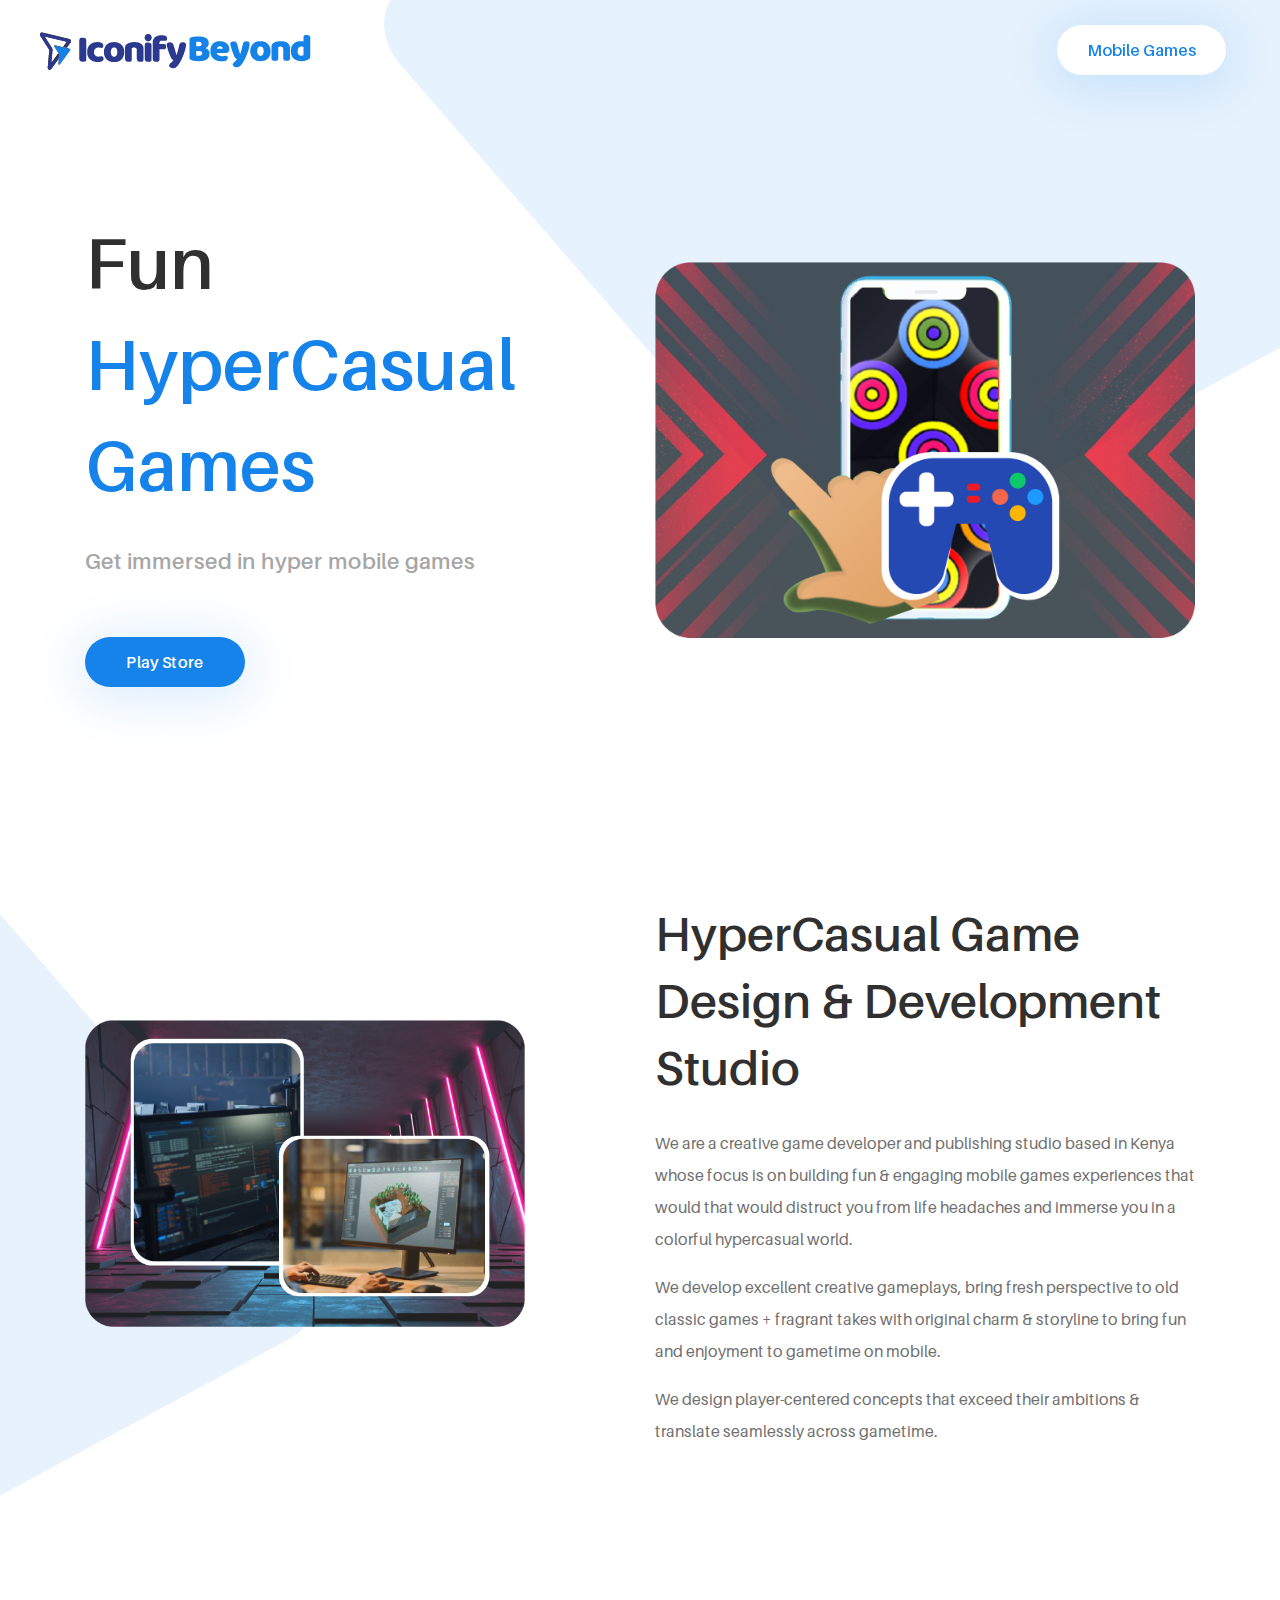
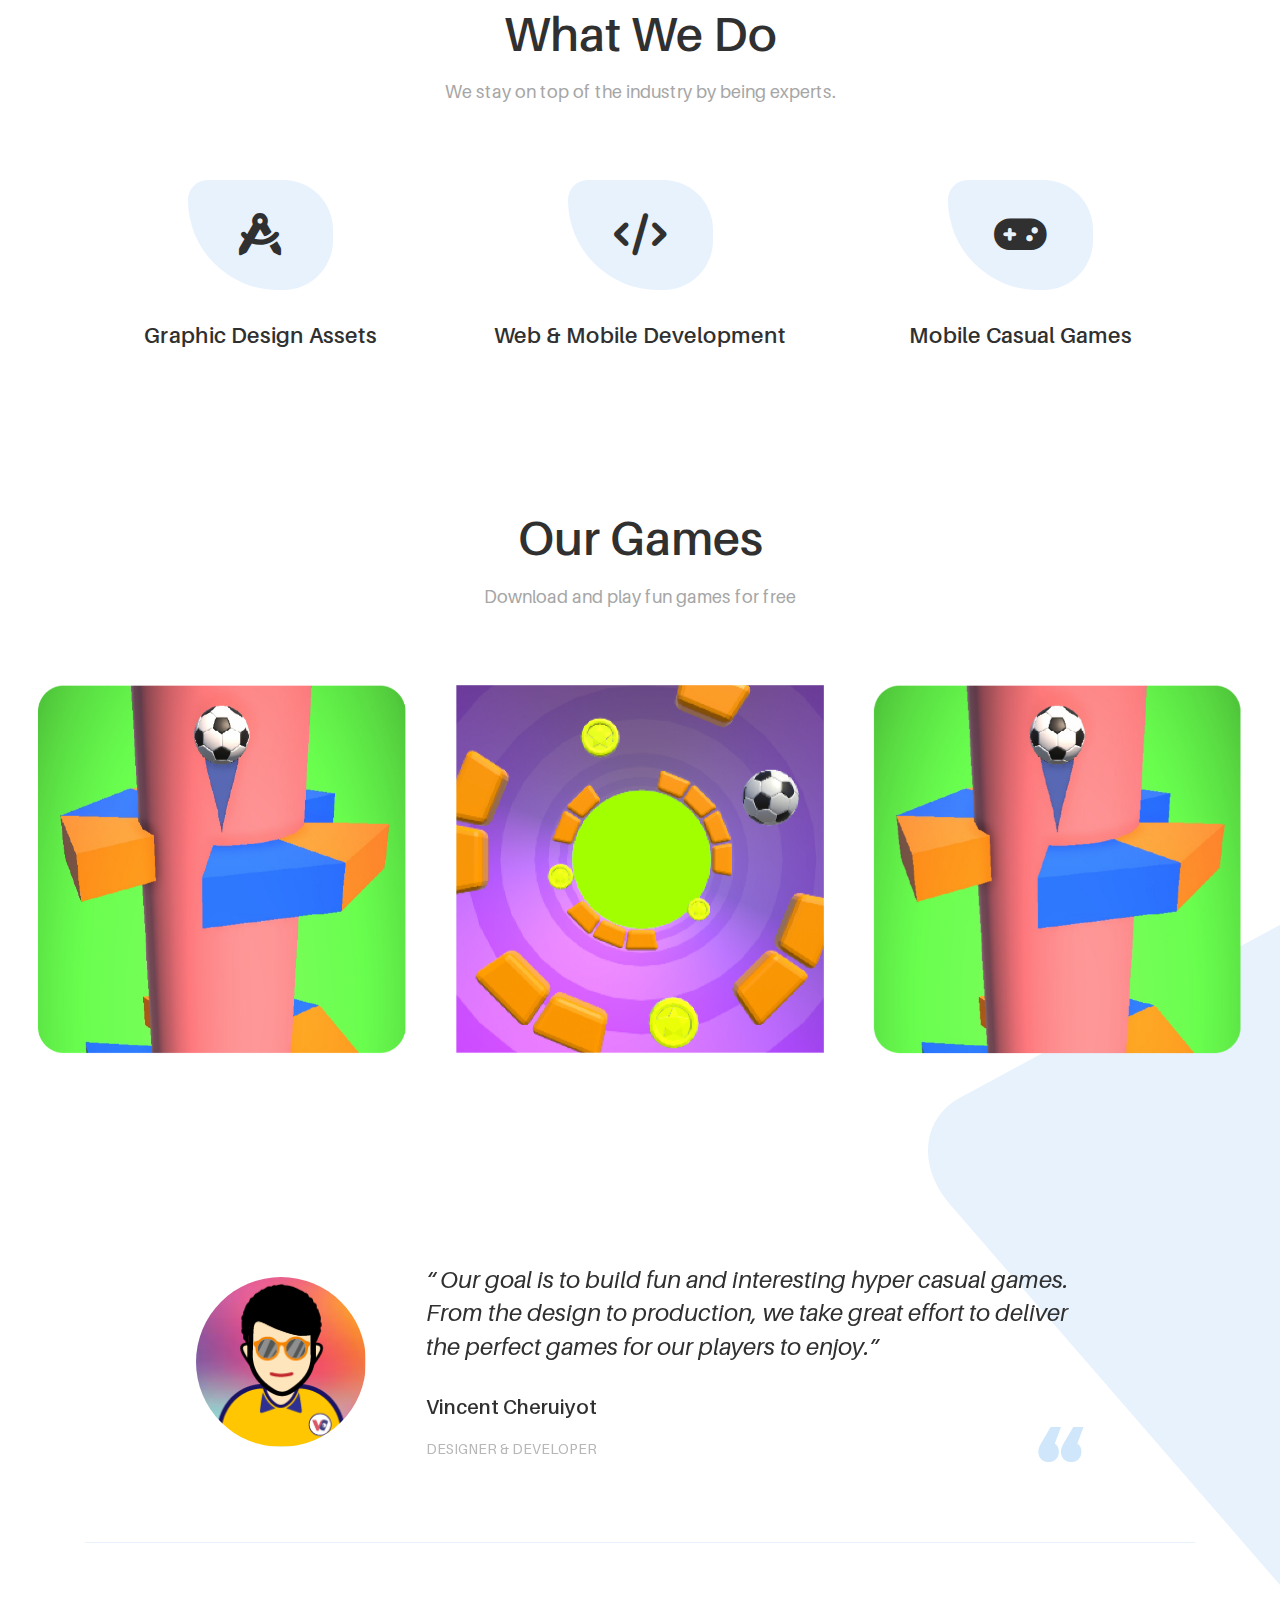
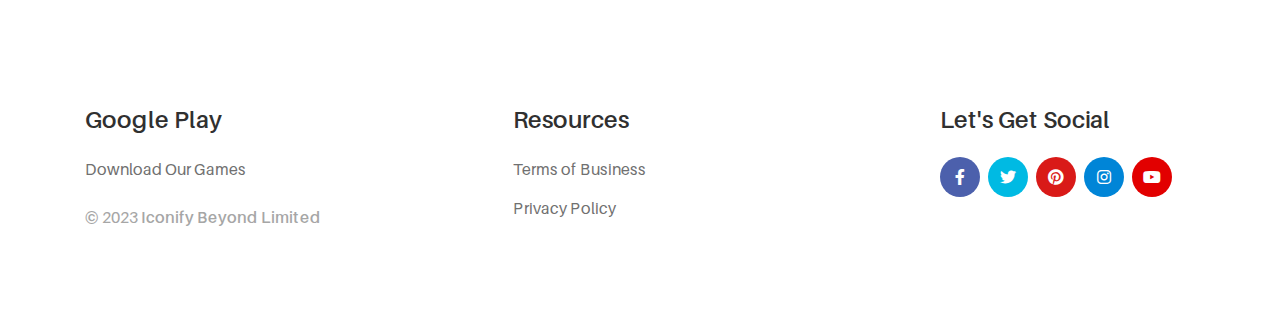
==== commit 643af81c: "UI Changes" ====
--- a/index.html
+++ b/index.html
@@ -87,8 +87,8 @@
                             <ul id="nav">
                                 <!-- <li><a href="./products.html">Our Products</a></li>  -->
                                 <!-- <li><a href="./index.html">Home</a></li> -->
-                                <li><a href="./about.html">Graphic Assets</a></li>  
-                                <li><a href="./services.html">Services</a></li>
+                                <!-- <li><a href="./about.html">Graphic Assets</a></li>   -->
+                                <!-- <li><a href="./services.html">Services</a></li> -->
                                 <!-- <li><a href="./about.html">About</a></li>  -->
                                
                                 <!--<li><a href="https://insights.iconifybeyond.studio/">Insights</a></li>-->
@@ -336,7 +336,7 @@
                         </div>
                         <!-- View More -->
                         <div class="view-more-btn">
-                            <a href="https://play.google.com/store/apps/dev?id=5929281636327417098"><i class="arrow_right"></i></a>
+                            <a href="https://play.google.com/store/apps/details?id=com.IconifyBeyond.HelixAdventure"><i class="arrow_right"></i></a>
                         </div>
                     </div>
 
@@ -346,30 +346,15 @@
                         <img src="./img/bg-img/7.png" alt="">
                         <!-- Overlay Effect -->
                         <div class="overlay-effect">
-                            <h4>Roller Maze</h4>
-                            <p>Maze through a maze and advance to the highest level available. </p>
+                            <h4>Tunnel Roll</h4>
+                            <p>Roll through a tunnel full of obstacles and collect treasure along the way </p>
                         </div>
                         <!-- View More -->
                         <div class="view-more-btn">
-                            <a href="https://play.google.com/store/apps/dev?id=5929281636327417098"><i class="arrow_right"></i></a>
-                        </div>
-                    </div>
-
-                   
-
-                    <!-- Single Portfolio Slide -->
-                    <div class="single-portfolio-slide">
-                        <img src="./img/bg-img/8.png" alt="">
-                        <!-- Overlay Effect -->
-                        <div class="overlay-effect">
-                            <h4>Savannah Run</h4>
-                            <p>Run through the savannah and evade predators in caves and give a fight.</p>
-                        </div>
-                        <!-- View More -->
-                        <div class="view-more-btn">
-                            <a href="https://play.google.com/store/apps/dev?id=5929281636327417098"><i class="arrow_right"></i></a>
-                        </div>
-                    </div>
+                            <a href="https://play.google.com/store/apps/details?id=com.IconifyBeyond.TunnelRoll"><i class="arrow_right"></i></a>
+                        </div>
+                    </div>
+
 
                  
 
@@ -499,11 +484,11 @@
 
                         <!-- Social Info -->
                         <div class="footer-social-info">
-                            <a href="https://web.facebook.com/iconifybeyond" class="facebook" data-toggle="tooltip" data-placement="top" title="Facebook"><i class="fa fa-facebook"></i></a>
-                            <a href="https://twitter.com/iconifybeyond" class="twitter" data-toggle="tooltip" data-placement="top" title="Twitter"><i class="fa fa-twitter"></i></a>
-                            <a href="https://www.pinterest.com/iconifybeyond/" class="pinterest" data-toggle="tooltip" data-placement="top" title="Pinterest"><i class="fa fa-pinterest"></i></a>
-                            <a href="https://www.instagram.com/iconifybeyond/" class="instagram" data-toggle="tooltip" data-placement="top" title="Instagram"><i class="fa fa-instagram"></i></a>
-                            <a href="https://www.youtube.com/channel/UCzPWE0Z87Y1xIG1-IpNBpZg?view_as=subscriber" class="youtube" data-toggle="tooltip" data-placement="top" title="YouTube"><i class="fa fa-youtube-play"></i></a>
+                            <a href="https://web.facebook.com/iconifybeyond" class="facebook" data-toggle="tooltip" data-placement="top" title="Facebook"><i class="fa-brands fa-facebook-f"></i></a>
+                            <a href="https://twitter.com/iconifybeyond" class="twitter" data-toggle="tooltip" data-placement="top" title="Twitter"><i class="fa-brands fa-twitter"></i></a>
+                            <a href="https://www.pinterest.com/iconifybeyond/" class="pinterest" data-toggle="tooltip" data-placement="top" title="Pinterest"><i class="fa-brands fa-pinterest"></i></a>
+                            <a href="https://www.instagram.com/iconifybeyond/" class="instagram" data-toggle="tooltip" data-placement="top" title="Instagram"><i class="fa-brands fa-instagram"></i></a>
+                            <a href="https://www.youtube.com/channel/UCzPWE0Z87Y1xIG1-IpNBpZg?view_as=subscriber" class="youtube" data-toggle="tooltip" data-placement="top" title="YouTube"><i class="fa-brands fa-youtube"></i></a>
                         </div>
                     </div>
                 </div>
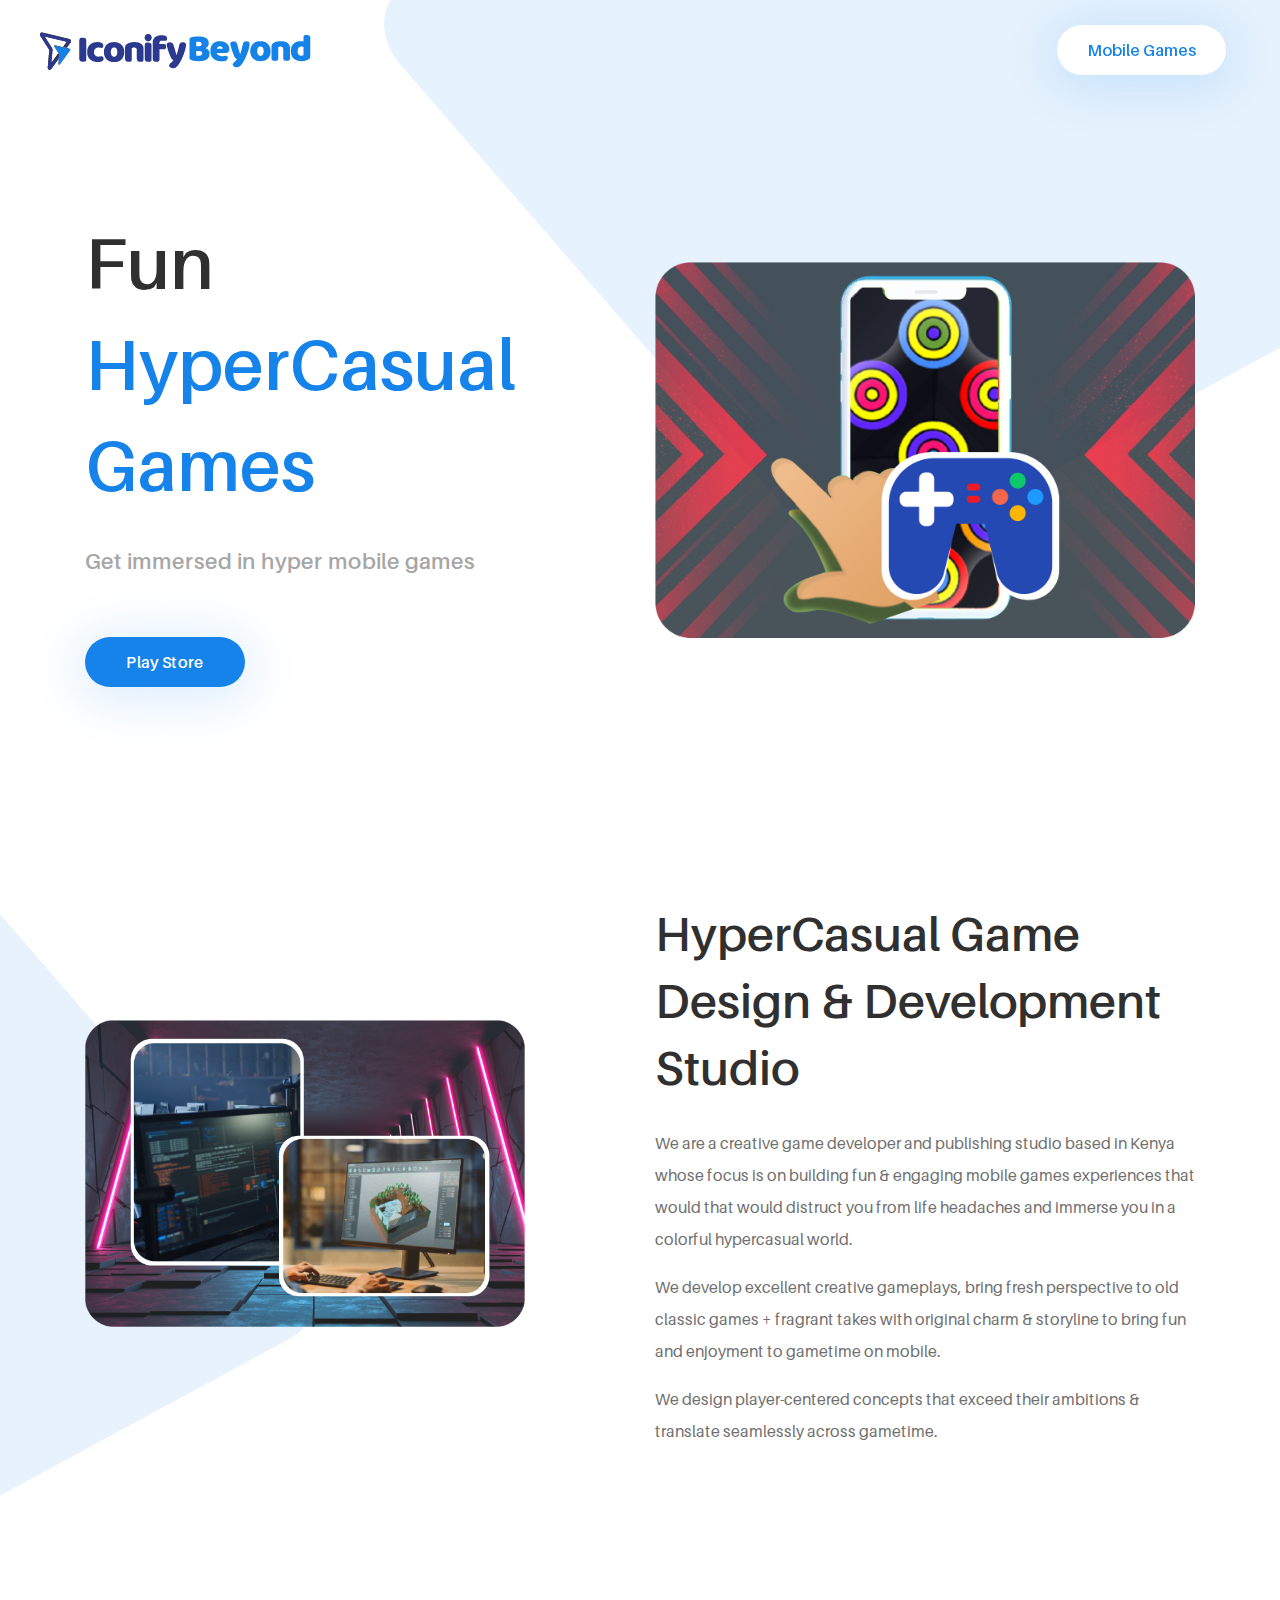
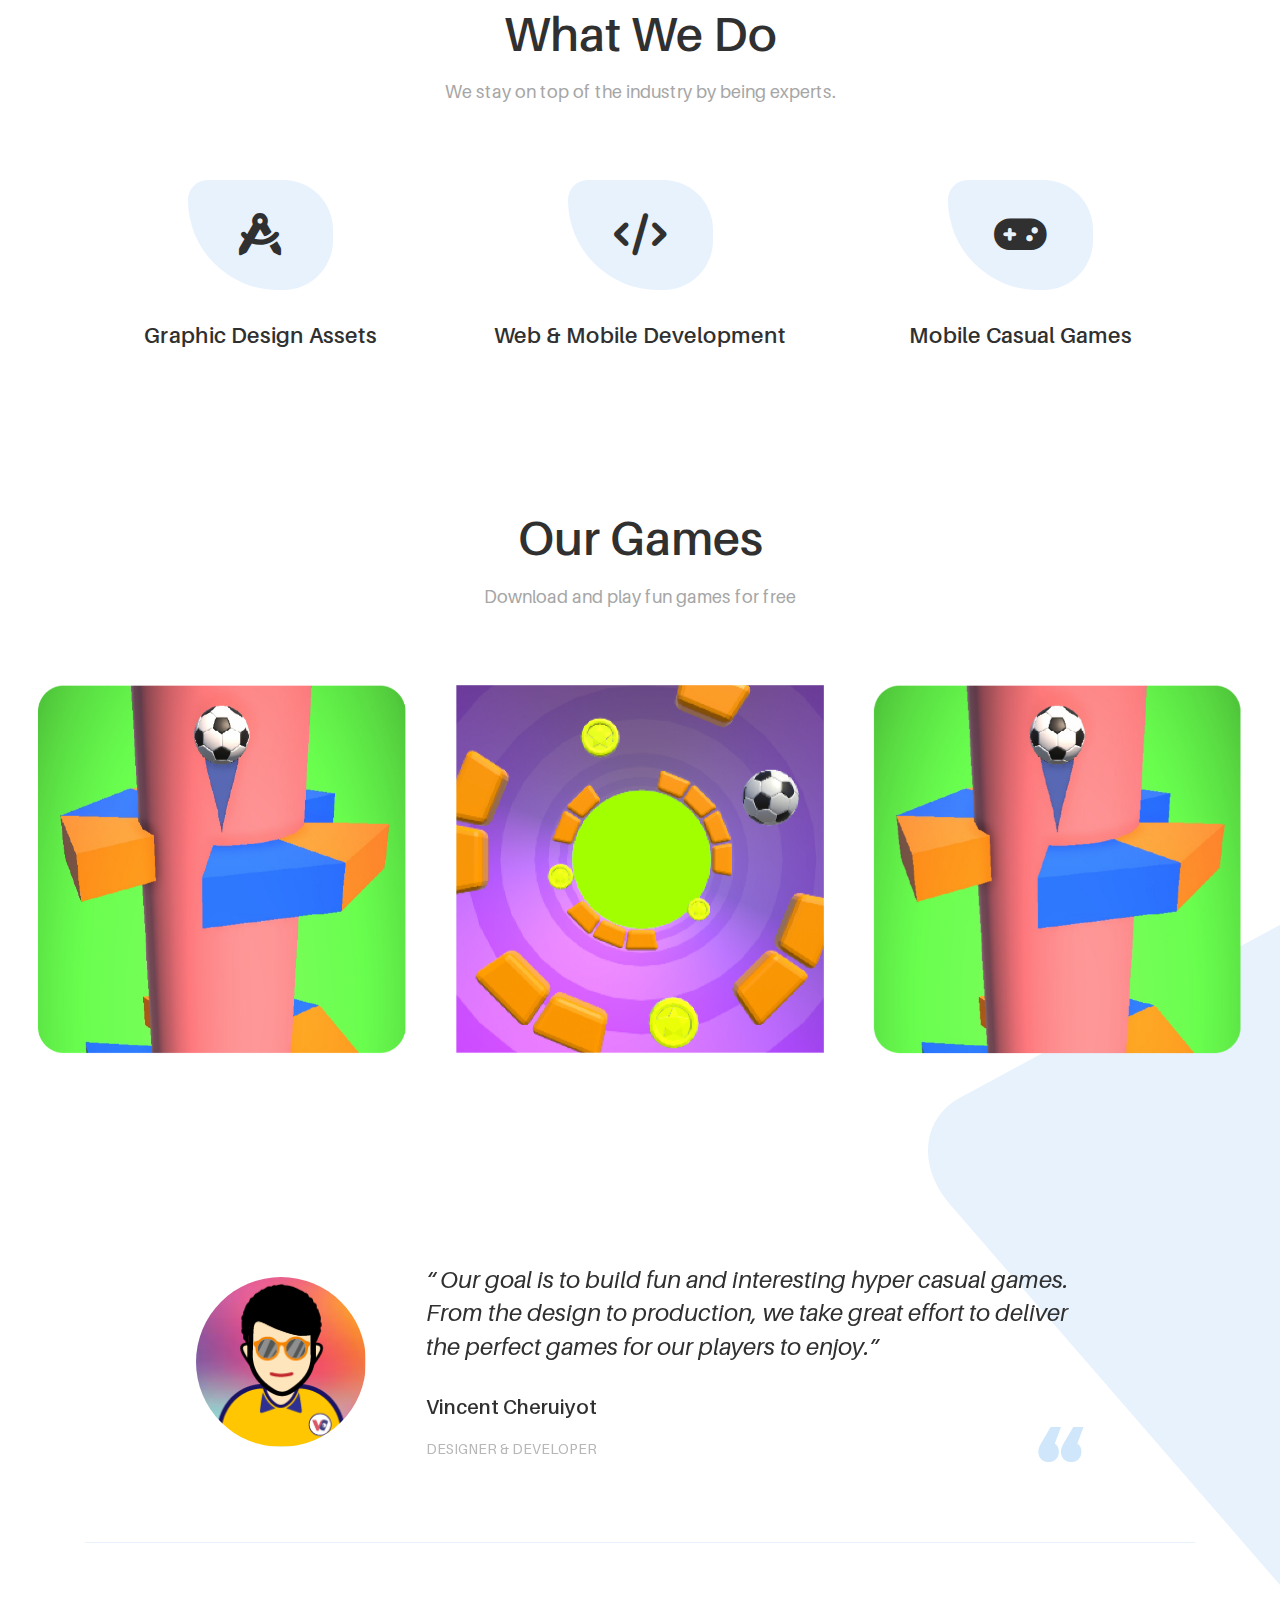
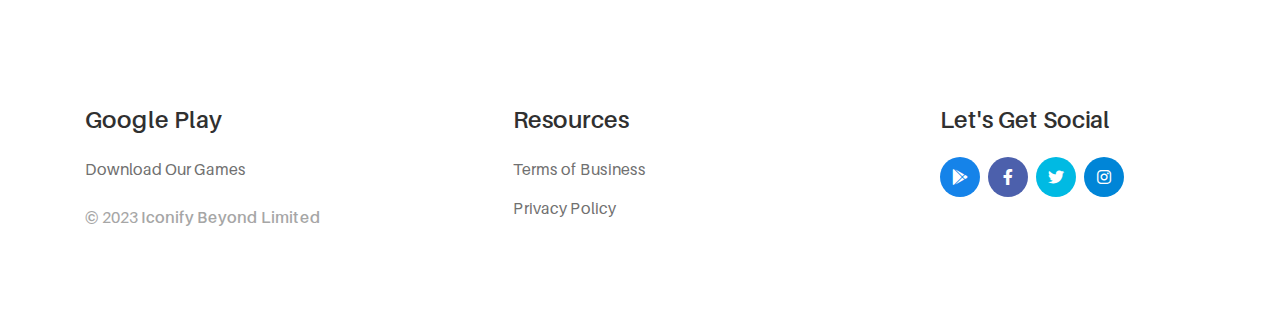
==== commit ac615640: "Update index.html" ====
--- a/index.html
+++ b/index.html
@@ -484,11 +484,11 @@
 
                         <!-- Social Info -->
                         <div class="footer-social-info">
+                            <a href="https://play.google.com/store/apps/dev?id=5929281636327417098" class="google-play" data-toggle="tooltip" data-placement="top" title="Google Play"><i class="fa-brands fa-google-play"></i></a>
                             <a href="https://web.facebook.com/iconifybeyond" class="facebook" data-toggle="tooltip" data-placement="top" title="Facebook"><i class="fa-brands fa-facebook-f"></i></a>
                             <a href="https://twitter.com/iconifybeyond" class="twitter" data-toggle="tooltip" data-placement="top" title="Twitter"><i class="fa-brands fa-twitter"></i></a>
-                            <a href="https://www.pinterest.com/iconifybeyond/" class="pinterest" data-toggle="tooltip" data-placement="top" title="Pinterest"><i class="fa-brands fa-pinterest"></i></a>
                             <a href="https://www.instagram.com/iconifybeyond/" class="instagram" data-toggle="tooltip" data-placement="top" title="Instagram"><i class="fa-brands fa-instagram"></i></a>
-                            <a href="https://www.youtube.com/channel/UCzPWE0Z87Y1xIG1-IpNBpZg?view_as=subscriber" class="youtube" data-toggle="tooltip" data-placement="top" title="YouTube"><i class="fa-brands fa-youtube"></i></a>
+                            <!-- <a href="https://www.youtube.com/channel/UCzPWE0Z87Y1xIG1-IpNBpZg?view_as=subscriber" class="youtube" data-toggle="tooltip" data-placement="top" title="YouTube"><i class="fa-brands fa-youtube"></i></a> -->
                         </div>
                     </div>
                 </div>
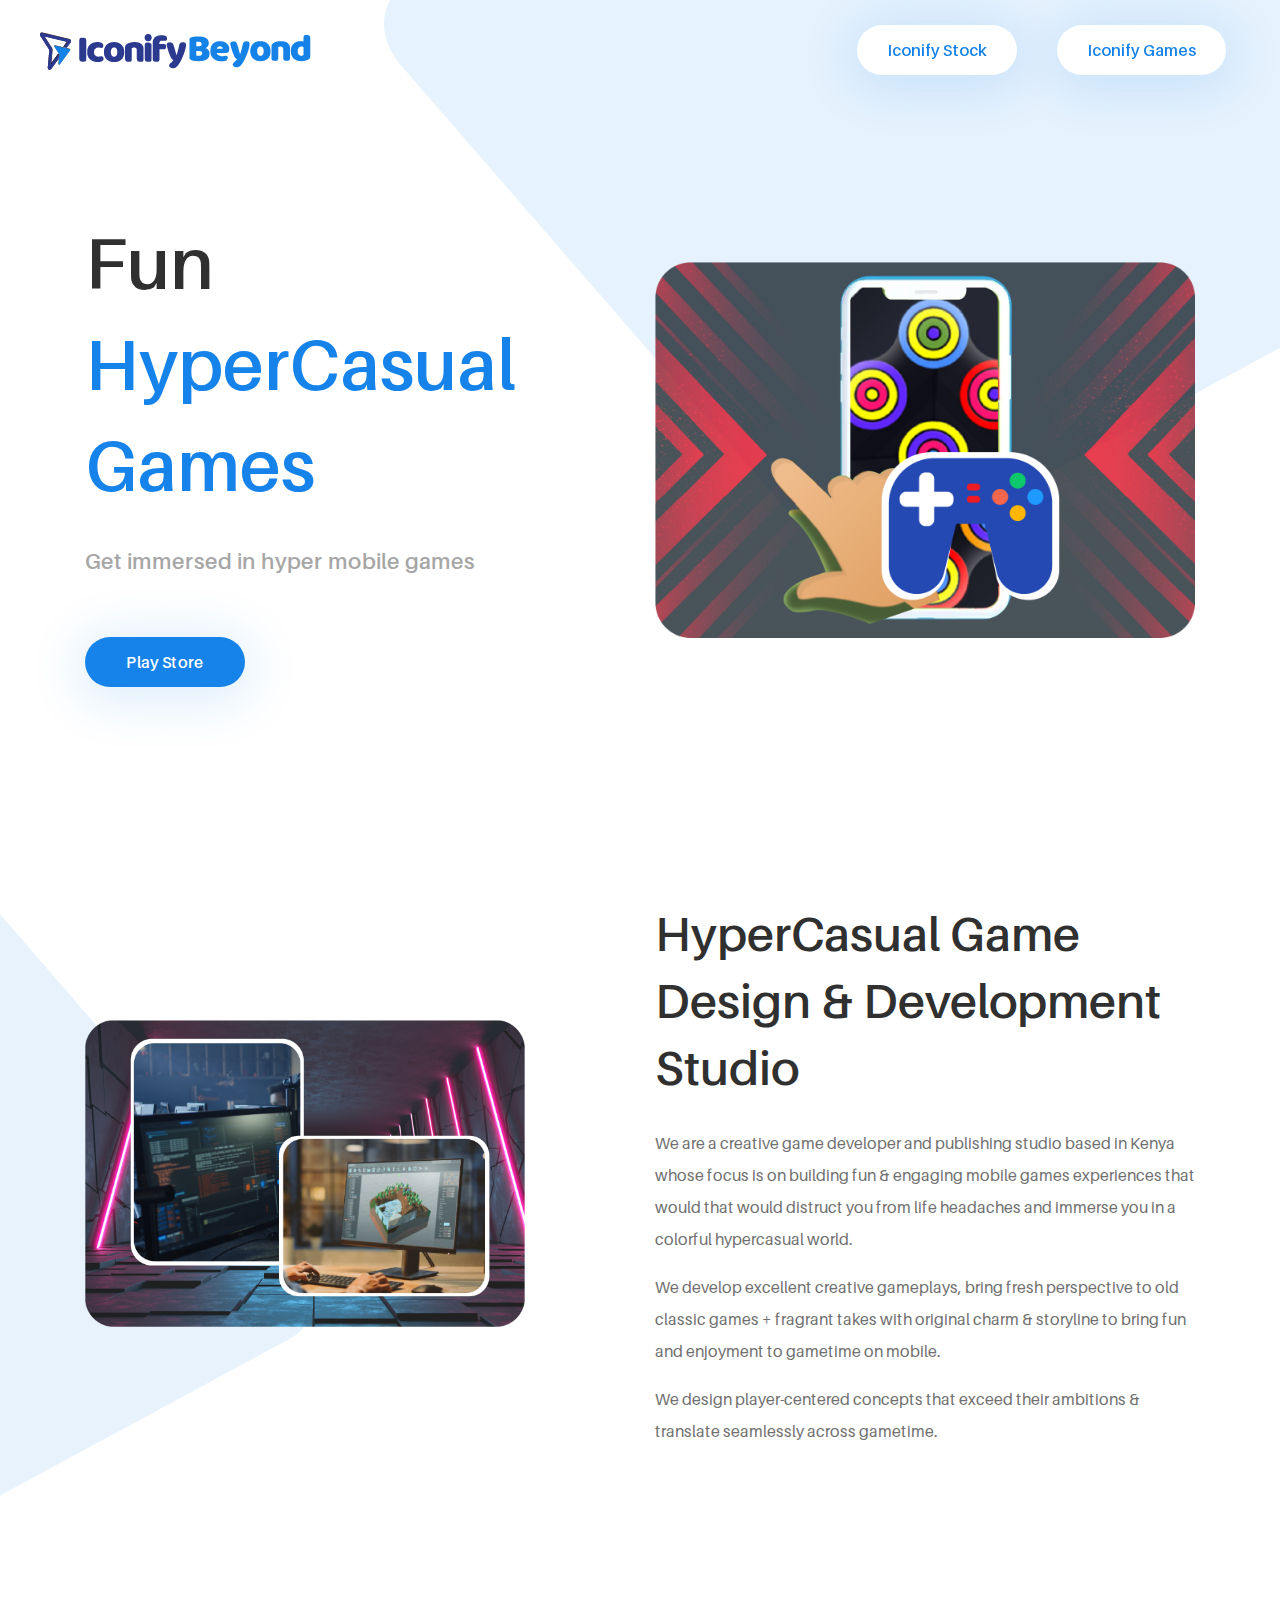
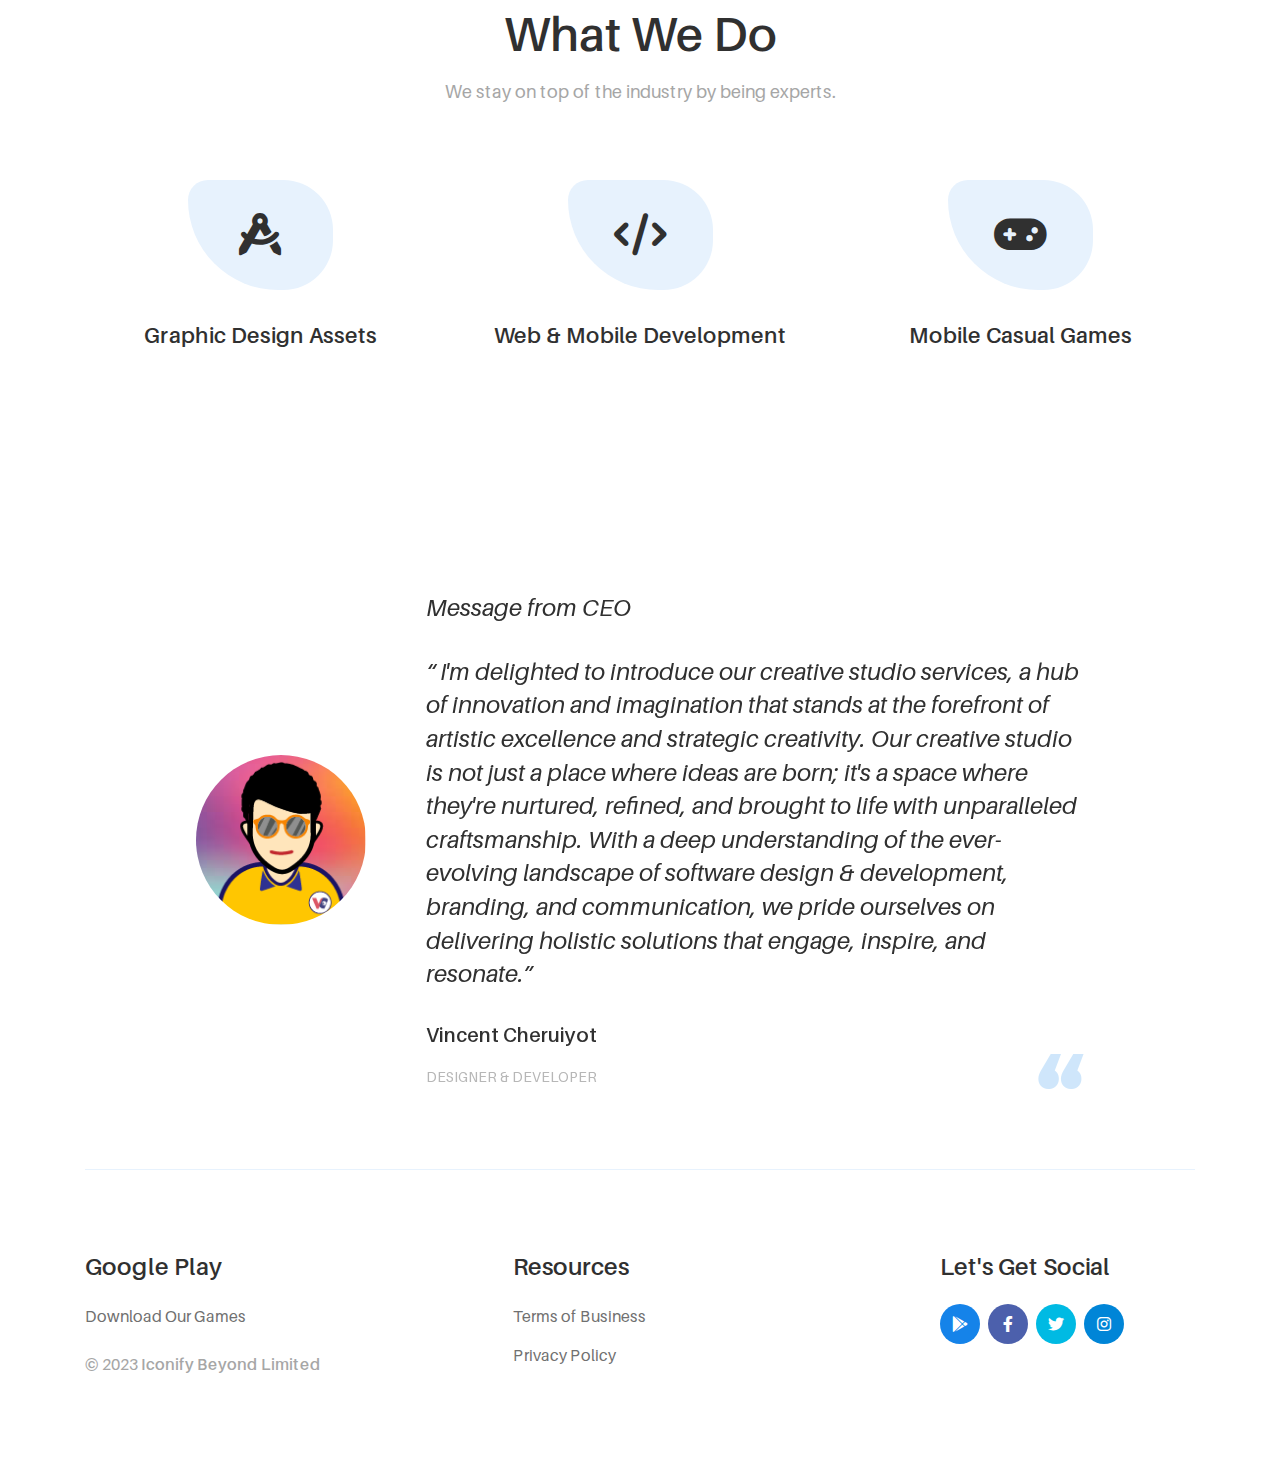
==== commit 6eb0ff58: "Update index.html" ====
--- a/index.html
+++ b/index.html
@@ -83,7 +83,7 @@
                         </div>
 
                         <!-- Nav Start -->
-                        <div class="classynav">
+                        <div class="classynav ">
                             <ul id="nav">
                                 <!-- <li><a href="./products.html">Our Products</a></li>  -->
                                 <!-- <li><a href="./index.html">Home</a></li> -->
@@ -93,11 +93,27 @@
                                
                                 <!--<li><a href="https://insights.iconifybeyond.studio/">Insights</a></li>-->
                                 <!--<li><a href="">Contact</a></li> -->
+                                <!-- <li>
+                                    <div class="get-a-quote ml-4 mr-3">
+                                        <a href="https://play.google.com/store/apps/dev?id=5929281636327417098" class="btn uza-btn">Mobile Games</a>
+                                    </div>
+                                </li>
+
+                                <li>
+                                    <div class="get-a-quote ml-4 mr-3">
+                                        <a href="https://play.google.com/store/apps/dev?id=5929281636327417098" class="btn uza-btn">Mobile Games</a>
+                                    </div>
+                                </li> -->
+
+                                <div class="get-a-quote ml-4 mr-3">
+                                    <a href="https://iconifystock.com" class="btn uza-btn">Iconify Stock</a>
+                                </div>
+                                
                             </ul>
 
                             <!-- Get A Quote -->
                             <div class="get-a-quote ml-4 mr-3">
-                                <a href="https://play.google.com/store/apps/dev?id=5929281636327417098" class="btn uza-btn">Mobile Games</a>
+                                <a href="https://play.google.com/store/apps/dev?id=5929281636327417098" class="btn uza-btn">Iconify Games</a>
                             </div>
                             
                           
@@ -308,65 +324,8 @@
     <!-- ***** Services Area End ***** -->
 
     <!-- ***** Portfolio Area Start ***** -->
-    <section class="uza-portfolio-area section-padding-80">
-        <div class="container">
-            <div class="row">
-                <!-- Section Heading -->
-                <div class="col-12">
-                    <div class="section-heading text-center">
-                        <h2> Our Games</h2>
-                        <p>Download and play fun games for free</p>
-                    </div>
-                </div>
-            </div>
-        </div>
-
-        <div class="container-fluid">
-            <div class="row">
-                <!-- Portfolio Slides -->
-                <div class="portfolio-sildes owl-carousel">
-
-                    <!-- Single Portfolio Slide -->
-                    <div class="single-portfolio-slide">
-                        <img src="./img/bg-img/6.png" alt="">
-                        <!-- Overlay Effect -->
-                        <div class="overlay-effect">
-                            <h4>Helix Adventure</h4>
-                            <p>Eveade obstacles down a helix ring and get immersed in the fun</p>
-                        </div>
-                        <!-- View More -->
-                        <div class="view-more-btn">
-                            <a href="https://play.google.com/store/apps/details?id=com.IconifyBeyond.HelixAdventure"><i class="arrow_right"></i></a>
-                        </div>
-                    </div>
-
-
-                    <!-- Single Portfolio Slide -->
-                    <div class="single-portfolio-slide">
-                        <img src="./img/bg-img/7.png" alt="">
-                        <!-- Overlay Effect -->
-                        <div class="overlay-effect">
-                            <h4>Tunnel Roll</h4>
-                            <p>Roll through a tunnel full of obstacles and collect treasure along the way </p>
-                        </div>
-                        <!-- View More -->
-                        <div class="view-more-btn">
-                            <a href="https://play.google.com/store/apps/details?id=com.IconifyBeyond.TunnelRoll"><i class="arrow_right"></i></a>
-                        </div>
-                    </div>
-
-
-                 
-
-
-                    
-
-                </div>
-            </div>
-        </div>
-
-
-
+ 
+    
         <!-- Client Feedback Area Start -->
         <div class="clients-feedback-area mt-80 section-padding-80 clearfix">
             <div class="container">
@@ -374,18 +333,19 @@
                     <div class="col-12">
                         <!-- Testimonial Slides -->
                         <div class="testimonial-slides owl-carousel">
-
-                         
                             <!-- Single Testimonial Slide -->
                             <div class="single-testimonial-slide d-flex align-items-center">
                                 <!-- Testimonial Thumbnail -->
                                 <div class="testimonial-thumbnail">
                                     <img src="./img/bg-img/1.png" alt="">
                                 </div>
+                                 
                                 <!-- Testimonial Content -->
+                               
                                 <div class="testimonial-content">
-                                    <h4>“ Our goal is to build fun and interesting hyper casual games. From the design to production, we take great effort to
-                                        deliver the perfect games for our players to enjoy.”</h4>
+                                    <h4>Message from CEO</h4>
+                                    <h4>“ I'm delighted to introduce our creative studio services, a hub of innovation and imagination that stands at the forefront of artistic excellence and strategic creativity.
+                                        Our creative studio is not just a place where ideas are born; it's a space where they're nurtured, refined, and brought to life with unparalleled craftsmanship. With a deep understanding of the ever-evolving landscape of software design & development, branding, and communication, we pride ourselves on delivering holistic solutions that engage, inspire, and resonate.”</h4>
                                     <!-- Ratings -->
                                     <div class="ratings">
                                         <h5>Vincent Cheruiyot</h5>
@@ -414,7 +374,7 @@
 
         <!-- Background Curve -->
         <div class="portfolio-bg-curve">
-            <img src="./img/core-img/curve-3.png" alt="">
+            <!-- <img src="./img/core-img/curve-3.png" alt=""> -->
         </div>
     </section>
     <!-- ***** Portfolio Area End ***** -->
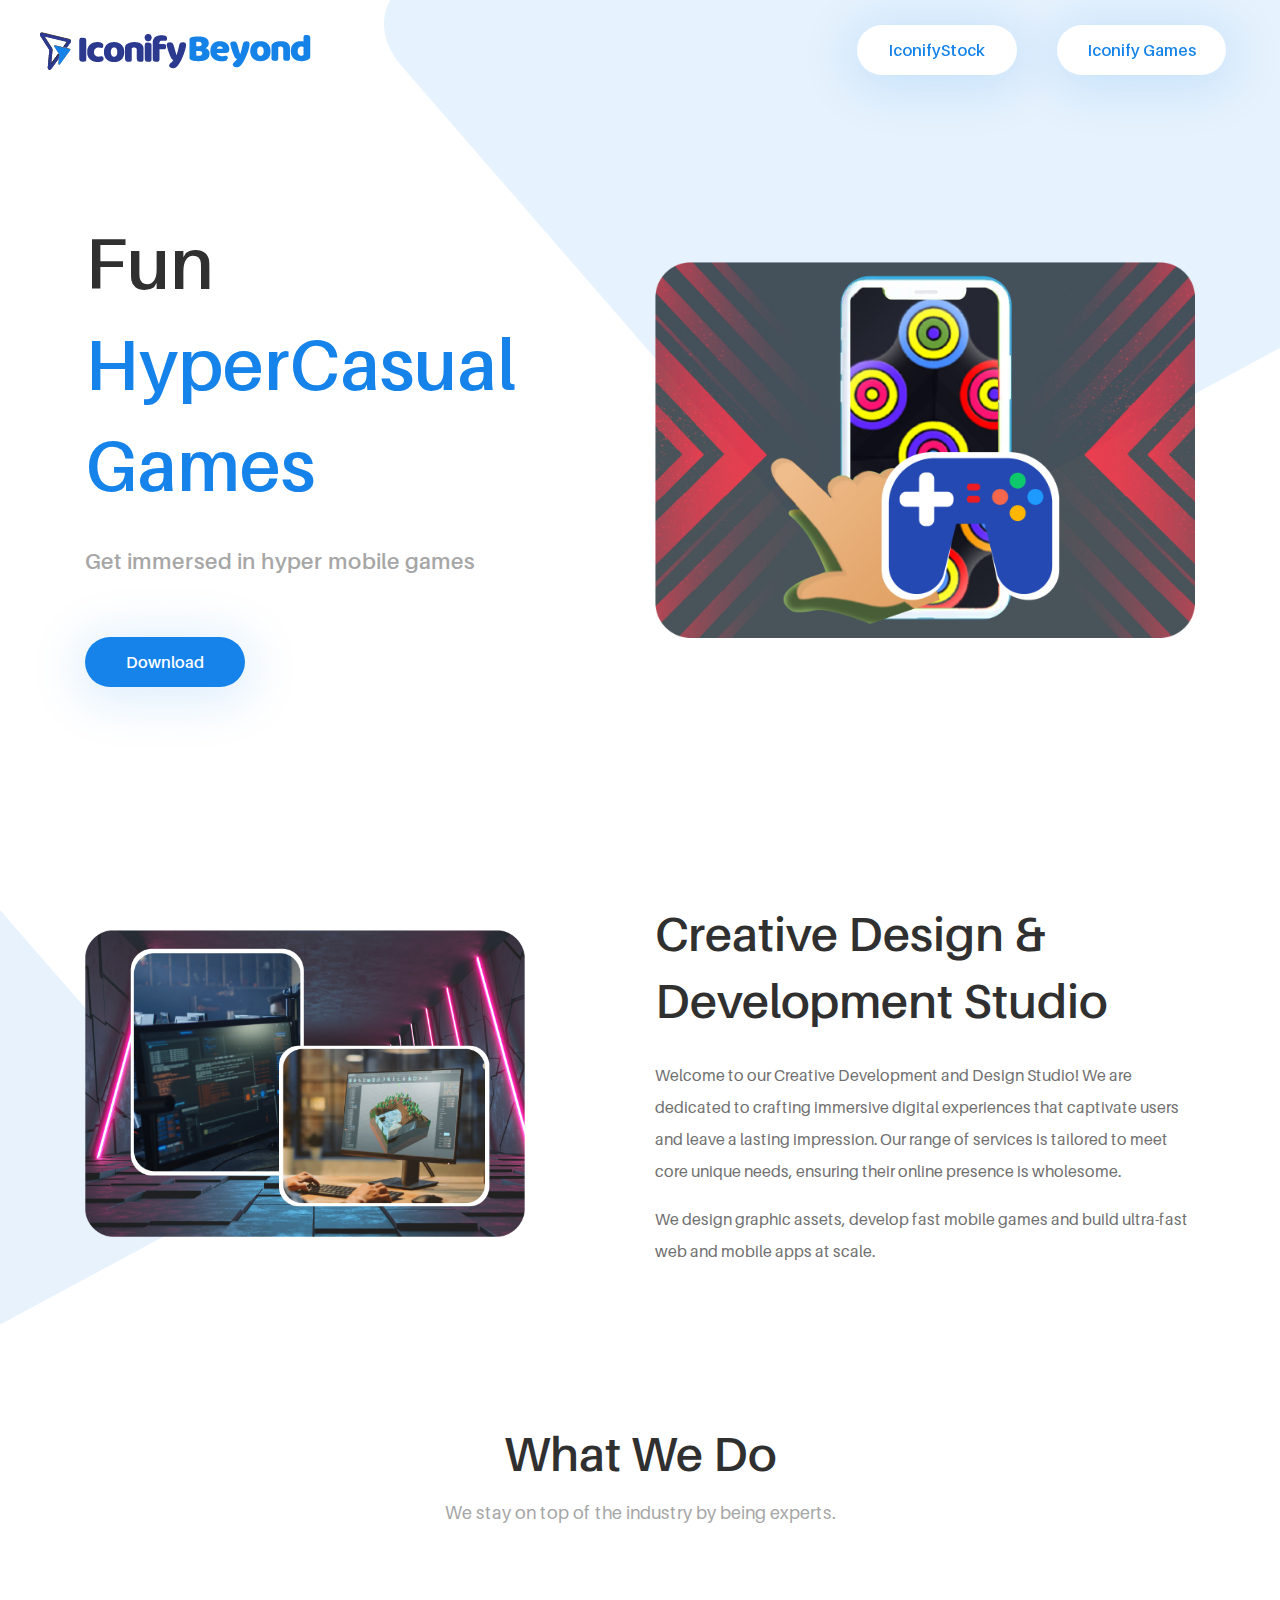
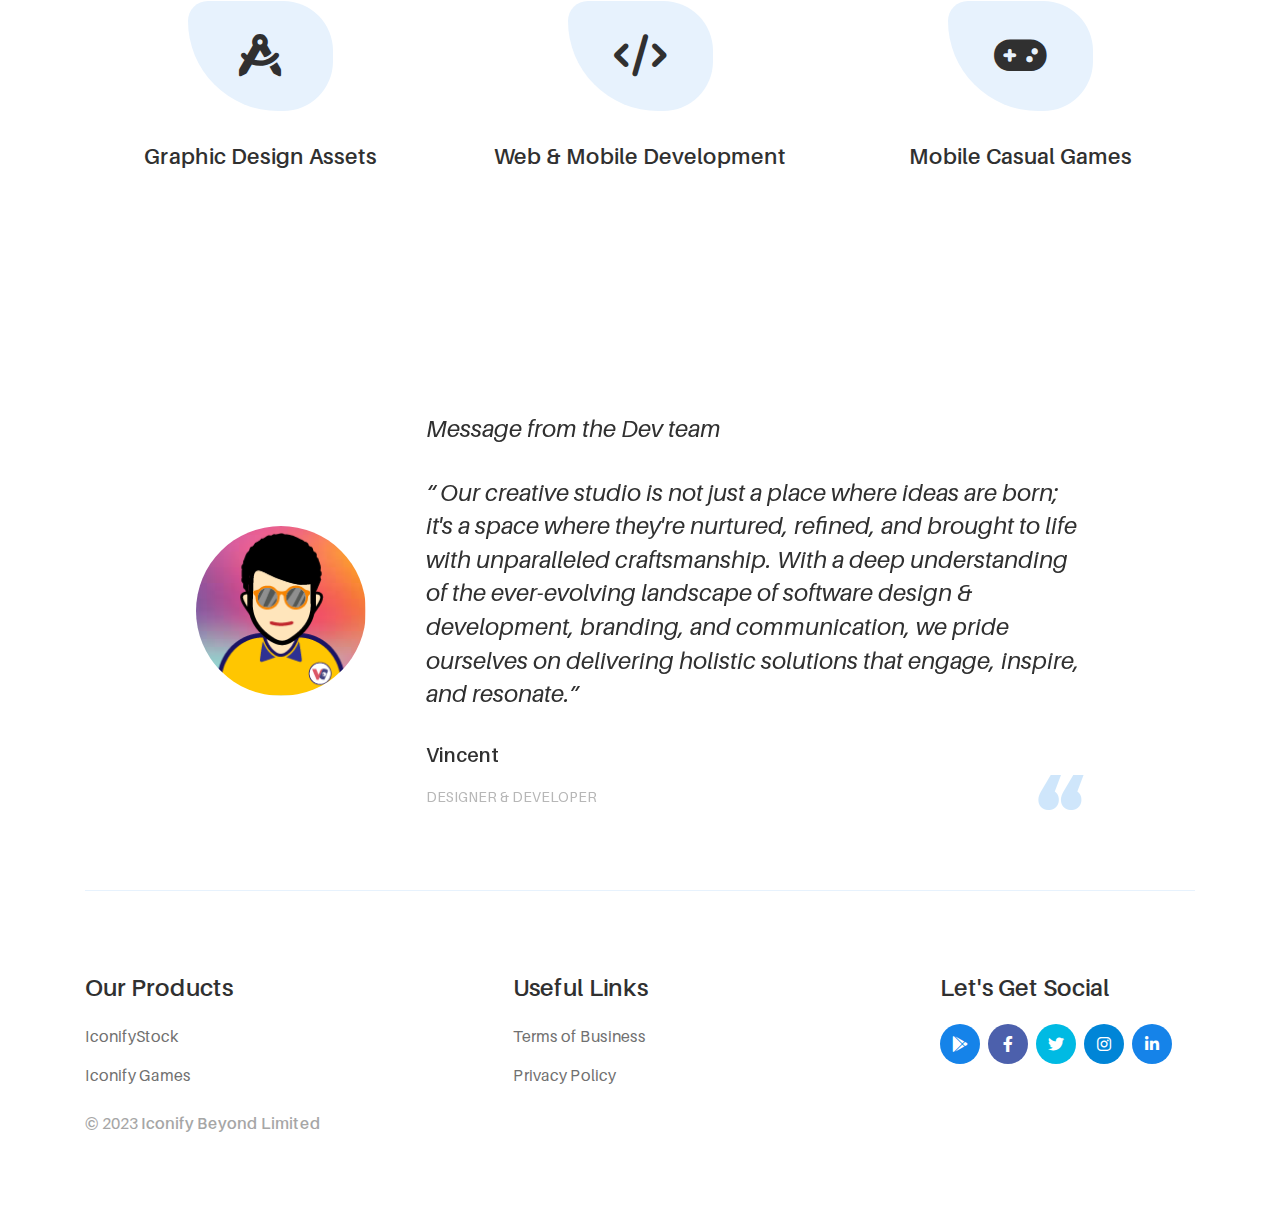
==== commit 49cc4859: "info changes" ====
--- a/index.html
+++ b/index.html
@@ -106,14 +106,14 @@
                                 </li> -->
 
                                 <div class="get-a-quote ml-4 mr-3">
-                                    <a href="https://iconifystock.com" class="btn uza-btn">Iconify Stock</a>
+                                    <a href="https://iconifystock.com" target=”_blank”  class="btn uza-btn">IconifyStock</a>
                                 </div>
                                 
                             </ul>
 
                             <!-- Get A Quote -->
                             <div class="get-a-quote ml-4 mr-3">
-                                <a href="https://play.google.com/store/apps/dev?id=5929281636327417098" class="btn uza-btn">Iconify Games</a>
+                                <a href="https://play.google.com/store/apps/dev?id=5929281636327417098" target=”_blank”  class="btn uza-btn">Iconify Games</a>
                             </div>
                             
                           
@@ -147,7 +147,7 @@
                                 <div class="welcome-text">
                                     <h2 data-animation="fadeInUp" data-delay="100ms">Fun <br><span>HyperCasual Games</span></h2>
                                     <h5 data-animation="fadeInUp" data-delay="400ms">Get immersed in hyper mobile games</h5>
-                                    <a href="https://play.google.com/store/apps/dev?id=5929281636327417098" class="btn uza-btn btn-2" data-animation="fadeInUp" data-delay="700ms">Play Store</a>
+                                    <a href="https://play.google.com/store/apps/dev?id=5929281636327417098" target=”_blank” class="btn uza-btn btn-2" data-animation="fadeInUp" data-delay="700ms">Download</a>
                                 </div>
                             </div>
                             <!-- Welcome Thumbnail -->
@@ -175,9 +175,9 @@
                             <!-- Welcome Text -->
                             <div class="col-12 col-md-6">
                                 <div class="welcome-text">
-                                    <h2 data-animation="fadeInUp" data-delay="100ms">Play Epic <br> <span>Games</span></h2>
-                                    <h5 data-animation="fadeInUp" data-delay="400ms">Building engaging and exciting mobile games</h5>
-                                    <a href="https://play.google.com/store/apps/dev?id=5929281636327417098" class="btn uza-btn btn-2" data-animation="fadeInUp" data-delay="700ms">Download</a>
+                                    <h2 data-animation="fadeInUp" data-delay="100ms">Access Free Graphic <br> <span>Assets</span></h2>
+                                    <h5 data-animation="fadeInUp" data-delay="400ms">Access 1M+ of quality design assets</h5>
+                                    <a href="https://iconifystock.com" target=”_blank” class="btn uza-btn btn-2" data-animation="fadeInUp" data-delay="700ms">IconifyStock</a>
                                 </div>
                             </div>
                             <!-- Welcome Thumbnail -->
@@ -206,9 +206,9 @@
                                 <!-- Welcome Text -->
                                 <div class="col-12 col-md-6">
                                     <div class="welcome-text">
-                                        <h2 data-animation="fadeInUp" data-delay="100ms">Ready  <br> for<span> an Adventure?</span></h2>
-                                        <h5 data-animation="fadeInUp" data-delay="400ms">Download our games for free!</h5>
-                                        <a href="https://play.google.com/store/apps/dev?id=5929281636327417098" class="btn uza-btn btn-2" data-animation="fadeInUp" data-delay="700ms">Download</a>
+                                        <h2 data-animation="fadeInUp" data-delay="100ms">Web & Mobile  <br><span> development</span></h2>
+                                        <h5 data-animation="fadeInUp" data-delay="400ms">We design, build and deploy.</h5>
+                                        <a href="https://wa.me/254734949664" target=”_blank” class="btn uza-btn btn-2" data-animation="fadeInUp" data-delay="700ms">Download</a>
                                     </div>
                                 </div>
                                 <!-- Welcome Thumbnail -->
@@ -243,12 +243,9 @@
                 <!-- About Us Content -->
                 <div class="col-12 col-md-6">
                     <div class="about-us-content mb-80">
-                        <h2>HyperCasual Game Design  &amp; Development Studio</h2>
-                        <p>We are a creative game developer and publishing studio based in Kenya whose focus is on building fun & engaging mobile games experiences that would that would distruct you from life headaches and immerse you in a colorful hypercasual world. 
-                        </p>
-                        <p>We develop excellent creative gameplays, bring fresh perspective to old classic games + fragrant takes with original charm & storyline to bring fun and enjoyment to gametime on mobile.
-                        </p>
-                        <p>We design player-centered concepts that exceed their ambitions & translate seamlessly across gametime.
+                        <h2>Creative  Design &amp; Development Studio</h2>
+                        <p>Welcome to our Creative Development and Design Studio! We are dedicated to crafting immersive digital experiences that captivate users and leave a lasting impression. Our range of services is tailored to meet core unique needs, ensuring their online presence is wholesome.
+                        <p>We design graphic assets, develop fast mobile games and build ultra-fast web and mobile apps at scale.
                         </p>
                         <!-- <a href="about.html" class="btn uza-btn btn-2 mt-4">Learn More</a> -->
                     </div>
@@ -343,12 +340,12 @@
                                 <!-- Testimonial Content -->
                                
                                 <div class="testimonial-content">
-                                    <h4>Message from CEO</h4>
-                                    <h4>“ I'm delighted to introduce our creative studio services, a hub of innovation and imagination that stands at the forefront of artistic excellence and strategic creativity.
+                                    <h4>Message from the Dev team</h4>
+                                    <h4>“ 
                                         Our creative studio is not just a place where ideas are born; it's a space where they're nurtured, refined, and brought to life with unparalleled craftsmanship. With a deep understanding of the ever-evolving landscape of software design & development, branding, and communication, we pride ourselves on delivering holistic solutions that engage, inspire, and resonate.”</h4>
                                     <!-- Ratings -->
                                     <div class="ratings">
-                                        <h5>Vincent Cheruiyot</h5>
+                                        <h5>Vincent</h5>
                                         
                                     </div>
                                     <!-- Author Info -->
@@ -395,19 +392,20 @@
                 <div class="col-12 col-sm-6 col-lg-3">
                     <div class="single-footer-widget mb-80">
                         <!-- Widget Title -->
-                        <h4 class="widget-title">Google Play</h4>
+                        <h4 class="widget-title">Our Products</h4>
 
 
                         <!-- Nav -->
                         <nav>
                             <ul class="our-link">
                                 
-                                <li><a href="https://play.google.com/store/apps/dev?id=5929281636327417098">Download Our Games</a></li>
+                                <li><a href="https://iconifystock.com" target=”_blank” >IconifyStock</a></li>
+                                <li><a href="https://play.google.com/store/apps/dev?id=5929281636327417098" target=”_blank”>Iconify Games</a></li>
                                 
                                 
                                   <!-- Copywrite Text -->
                         <div class="copywrite-text mb-30">
-                            <p>  &copy; 2023 <a href="https://iconifybeyond.com">Iconify Beyond Limited</a></p>
+                            <p>  &copy; 2023 <a href="https://iconifybeyond.com">Iconify Beyond Limited</a></p> 
                         </div> 
                                 <!-- <li><a href="portfolio.html">Portfolio</a></li> -->
                                 <!-- <li><a href="https://insights.iconifybeyond.studio/contact-us/">Get a Quote</a></li> -->
@@ -420,7 +418,7 @@
                 <div class="col-12 col-sm-6 col-lg-3">
                     <div class="single-footer-widget mb-80">
                         <!-- Widget Title -->
-                        <h4 class="widget-title">Resources</h4>
+                        <h4 class="widget-title">Useful Links</h4>
 
                         <!-- Nav -->
                         <nav>
@@ -444,10 +442,11 @@
 
                         <!-- Social Info -->
                         <div class="footer-social-info">
-                            <a href="https://play.google.com/store/apps/dev?id=5929281636327417098" class="google-play" data-toggle="tooltip" data-placement="top" title="Google Play"><i class="fa-brands fa-google-play"></i></a>
-                            <a href="https://web.facebook.com/iconifybeyond" class="facebook" data-toggle="tooltip" data-placement="top" title="Facebook"><i class="fa-brands fa-facebook-f"></i></a>
-                            <a href="https://twitter.com/iconifybeyond" class="twitter" data-toggle="tooltip" data-placement="top" title="Twitter"><i class="fa-brands fa-twitter"></i></a>
-                            <a href="https://www.instagram.com/iconifybeyond/" class="instagram" data-toggle="tooltip" data-placement="top" title="Instagram"><i class="fa-brands fa-instagram"></i></a>
+                            <a href="https://play.google.com/store/apps/dev?id=5929281636327417098" target=”_blank” class="google-play" data-toggle="tooltip" data-placement="top" title="Google Play"><i class="fa-brands fa-google-play"></i></a>
+                            <a href="https://web.facebook.com/iconifybeyond" target=”_blank” class="facebook" data-toggle="tooltip" data-placement="top" title="Facebook"><i class="fa-brands fa-facebook-f"></i></a>
+                            <a href="https://twitter.com/iconifybeyond" target=”_blank” class="twitter" data-toggle="tooltip" data-placement="top" title="Twitter"><i class="fa-brands fa-twitter"></i></a>
+                            <a href="https://www.instagram.com/iconifybeyond/" target=”_blank” class="instagram" data-toggle="tooltip" data-placement="top" title="Instagram"><i class="fa-brands fa-instagram"></i></a>
+                            <a href="https://www.linkedin.com/company/iconifybeyondstudio" target=”_blank” class="linkedin" data-toggle="tooltip" data-placement="top" title="linkedin"><i class="fa-brands fa-linkedin-in"></i></a>
                             <!-- <a href="https://www.youtube.com/channel/UCzPWE0Z87Y1xIG1-IpNBpZg?view_as=subscriber" class="youtube" data-toggle="tooltip" data-placement="top" title="YouTube"><i class="fa-brands fa-youtube"></i></a> -->
                         </div>
                     </div>
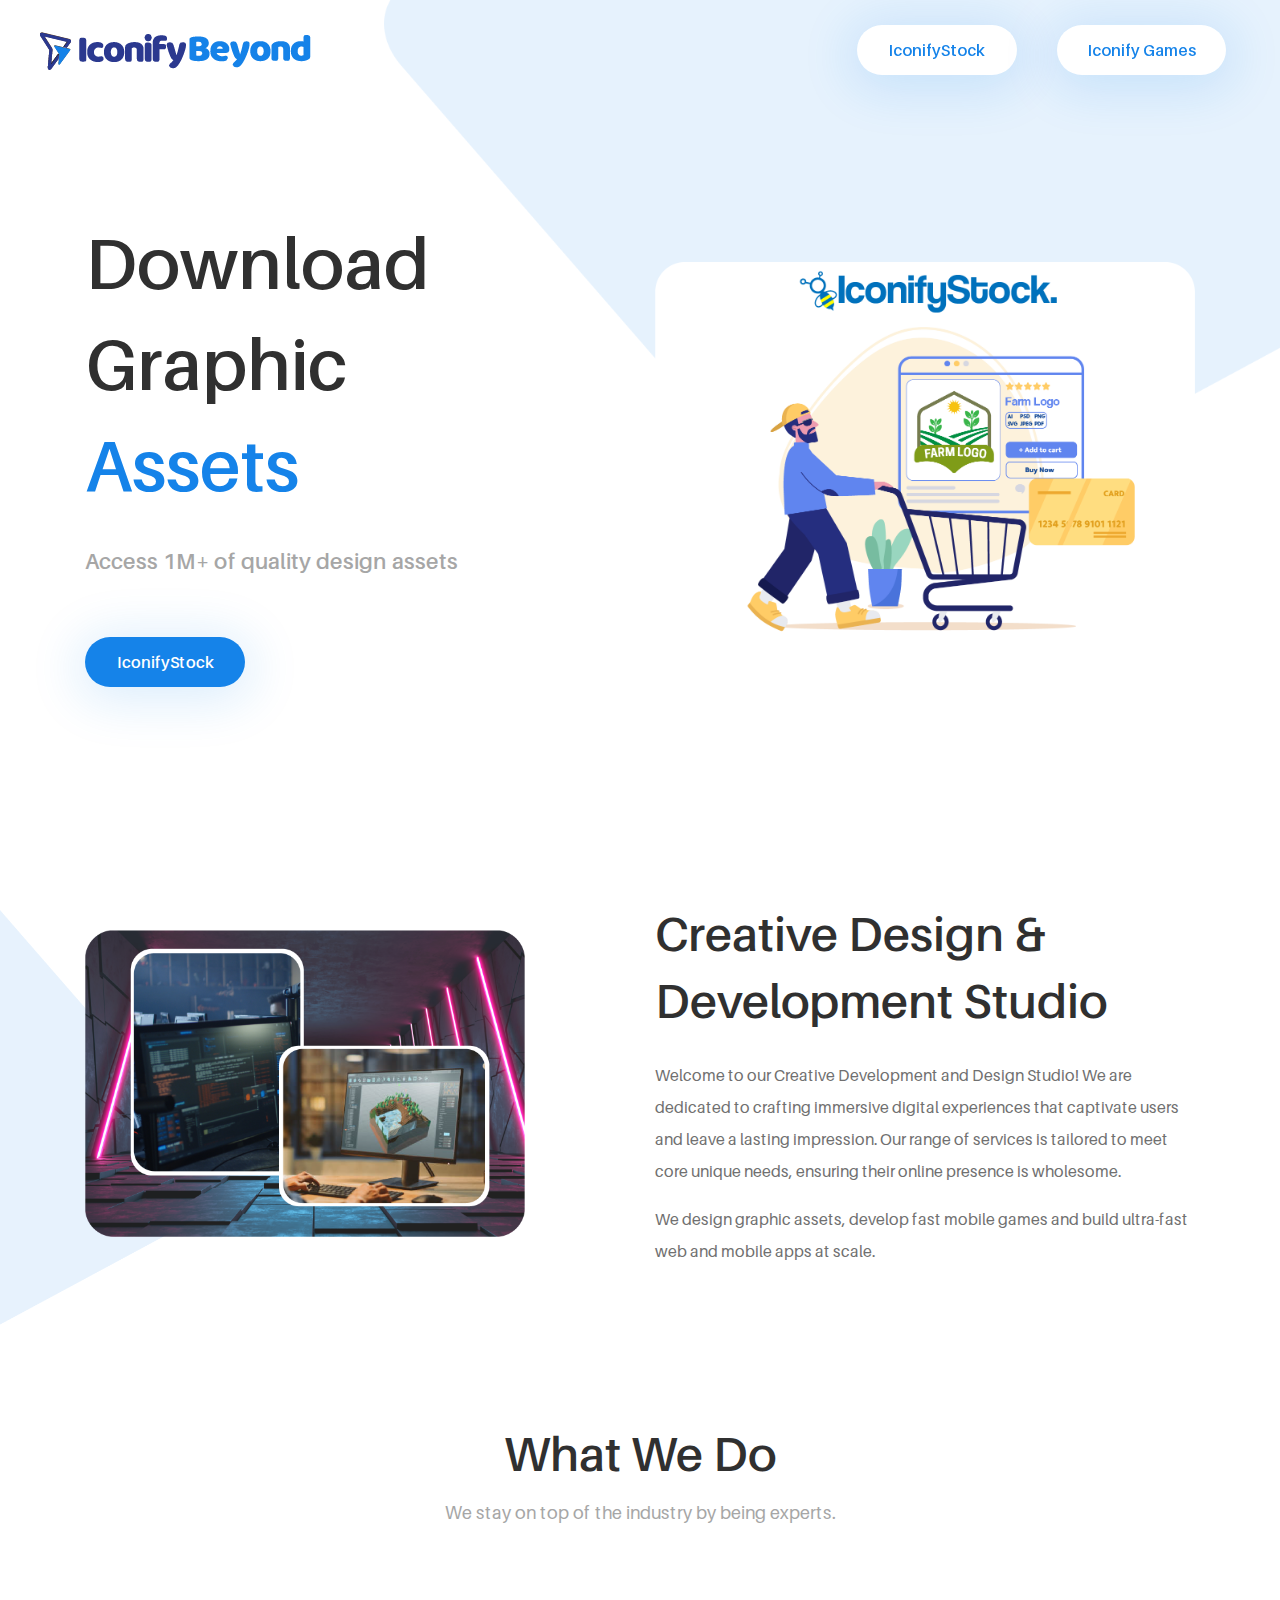
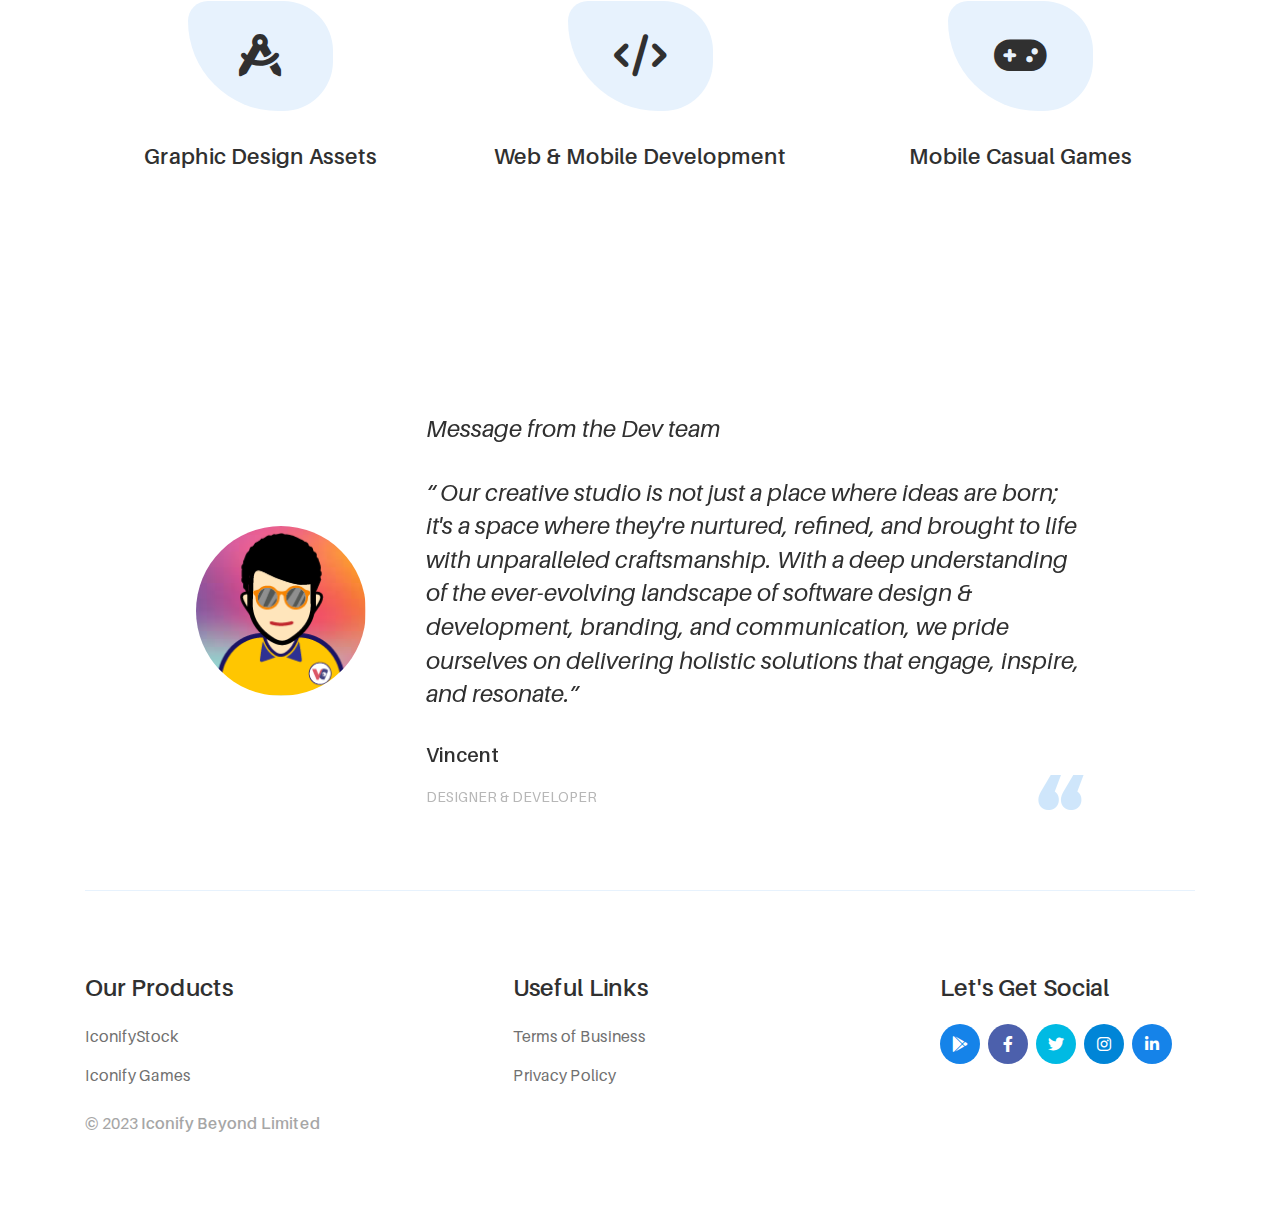
==== commit 6394cc4d: "Homepage Update" ====
--- a/index.html
+++ b/index.html
@@ -2,6 +2,15 @@
 <html lang="en">
 
 <head>
+        <!-- Google tag (gtag.js) -->
+        <script async src="https://www.googletagmanager.com/gtag/js?id=G-YV9MLSMJTW"></script>
+        <script>
+            window.dataLayer = window.dataLayer || [];
+            function gtag(){dataLayer.push(arguments);}
+            gtag('js', new Date());
+
+            gtag('config', 'G-YV9MLSMJTW');
+        </script>
     <meta charset="UTF-8">
     <meta name="description" content="Iconify Beyond">
     <meta http-equiv="X-UA-Compatible" content="IE=edge">
@@ -131,6 +140,38 @@
     <section class="welcome-area">
         <div class="welcome-slides owl-carousel">
 
+            
+
+            <!-- Single Welcome Slide -->
+            <div class="single-welcome-slide">
+                <!-- Background Curve -->
+                <div class="background-curve">
+                    <img src="./img/core-img/curve-1.png" alt="">
+                </div>
+
+                <!-- Welcome Content -->
+                <div class="welcome-content h-100">
+                    <div class="container h-100">
+                        <div class="row h-100 align-items-center">
+                            <!-- Welcome Text -->
+                            <div class="col-12 col-md-6">
+                                <div class="welcome-text">
+                                    <h2 data-animation="fadeInUp" data-delay="100ms">Download Graphic <br> <span>Assets</span></h2>
+                                    <h5 data-animation="fadeInUp" data-delay="100ms">Access 1M+ of quality design assets</h5>
+                                    <a href="https://iconifystock.com" target=”_blank” class="btn uza-btn btn-2" data-animation="fadeInUp" data-delay="700ms">IconifyStock</a>
+                                </div>
+                            </div>
+                            <!-- Welcome Thumbnail -->
+                            <div class="col-12 col-md-6">
+                                <div class="welcome-thumbnail">
+                                    <img src="./img/bg-img/3.png" alt="" data-animation="slideInRight" data-delay="400ms">
+                                </div>
+                            </div>
+                        </div>
+                    </div>
+                </div>
+            </div>
+
             <!-- Single Welcome Slide -->
             <div class="single-welcome-slide">
                 <!-- Background Curve -->
@@ -146,7 +187,7 @@
                             <div class="col-12 col-md-6">
                                 <div class="welcome-text">
                                     <h2 data-animation="fadeInUp" data-delay="100ms">Fun <br><span>HyperCasual Games</span></h2>
-                                    <h5 data-animation="fadeInUp" data-delay="400ms">Get immersed in hyper mobile games</h5>
+                                    <h5 data-animation="fadeInUp" data-delay="100ms">Get immersed in hyper mobile games</h5>
                                     <a href="https://play.google.com/store/apps/dev?id=5929281636327417098" target=”_blank” class="btn uza-btn btn-2" data-animation="fadeInUp" data-delay="700ms">Download</a>
                                 </div>
                             </div>
@@ -154,36 +195,6 @@
                             <div class="col-12 col-md-6">
                                 <div class="welcome-thumbnail">
                                     <img src="./img/bg-img/2.png" alt="" data-animation="slideInRight" data-delay="400ms">
-                                </div>
-                            </div>
-                        </div>
-                    </div>
-                </div>
-            </div>
-
-            <!-- Single Welcome Slide -->
-            <div class="single-welcome-slide">
-                <!-- Background Curve -->
-                <div class="background-curve">
-                    <img src="./img/core-img/curve-1.png" alt="">
-                </div>
-
-                <!-- Welcome Content -->
-                <div class="welcome-content h-100">
-                    <div class="container h-100">
-                        <div class="row h-100 align-items-center">
-                            <!-- Welcome Text -->
-                            <div class="col-12 col-md-6">
-                                <div class="welcome-text">
-                                    <h2 data-animation="fadeInUp" data-delay="100ms">Access Free Graphic <br> <span>Assets</span></h2>
-                                    <h5 data-animation="fadeInUp" data-delay="400ms">Access 1M+ of quality design assets</h5>
-                                    <a href="https://iconifystock.com" target=”_blank” class="btn uza-btn btn-2" data-animation="fadeInUp" data-delay="700ms">IconifyStock</a>
-                                </div>
-                            </div>
-                            <!-- Welcome Thumbnail -->
-                            <div class="col-12 col-md-6">
-                                <div class="welcome-thumbnail">
-                                    <img src="./img/bg-img/3.png" alt="" data-animation="slideInRight" data-delay="400ms">
                                 </div>
                             </div>
                         </div>
@@ -207,7 +218,7 @@
                                 <div class="col-12 col-md-6">
                                     <div class="welcome-text">
                                         <h2 data-animation="fadeInUp" data-delay="100ms">Web & Mobile  <br><span> development</span></h2>
-                                        <h5 data-animation="fadeInUp" data-delay="400ms">We design, build and deploy.</h5>
+                                        <h5 data-animation="fadeInUp" data-delay="100ms">We design, build and deploy.</h5>
                                         <a href="https://wa.me/254734949664" target=”_blank” class="btn uza-btn btn-2" data-animation="fadeInUp" data-delay="700ms">Download</a>
                                     </div>
                                 </div>
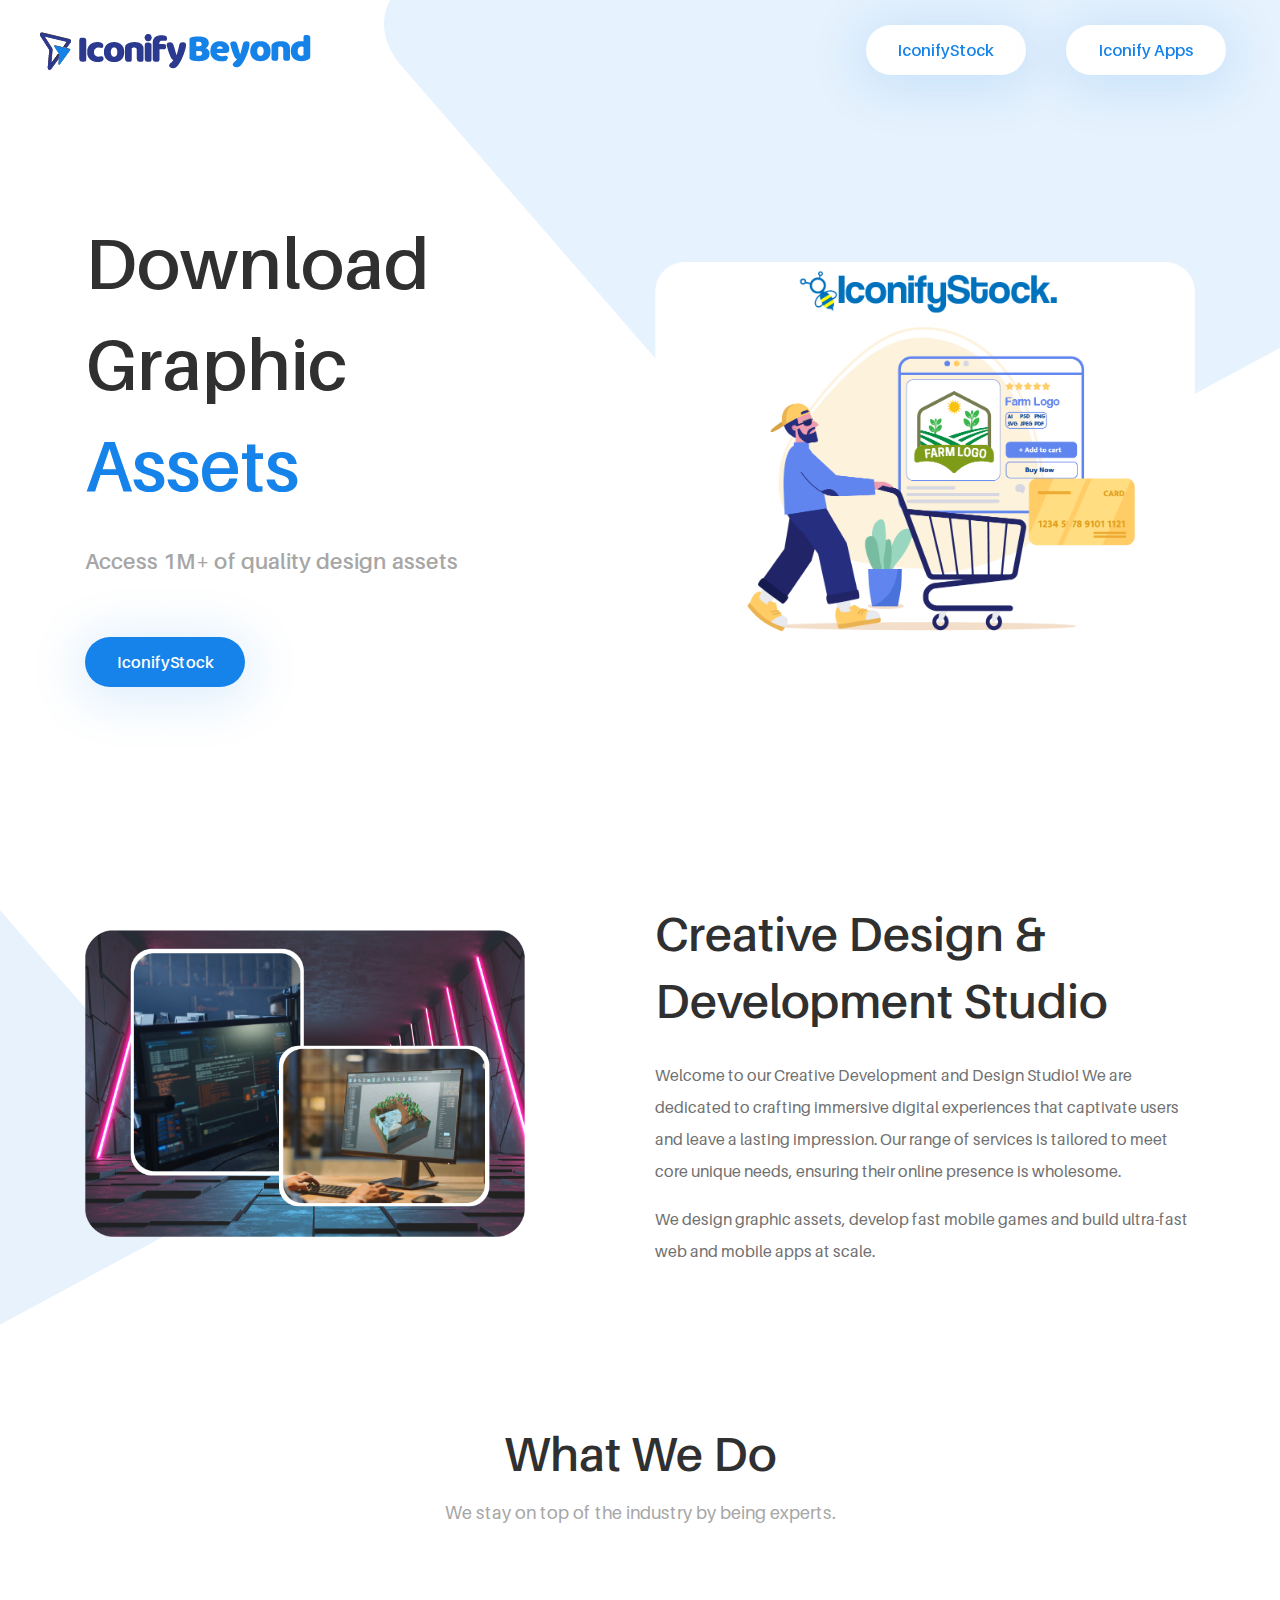
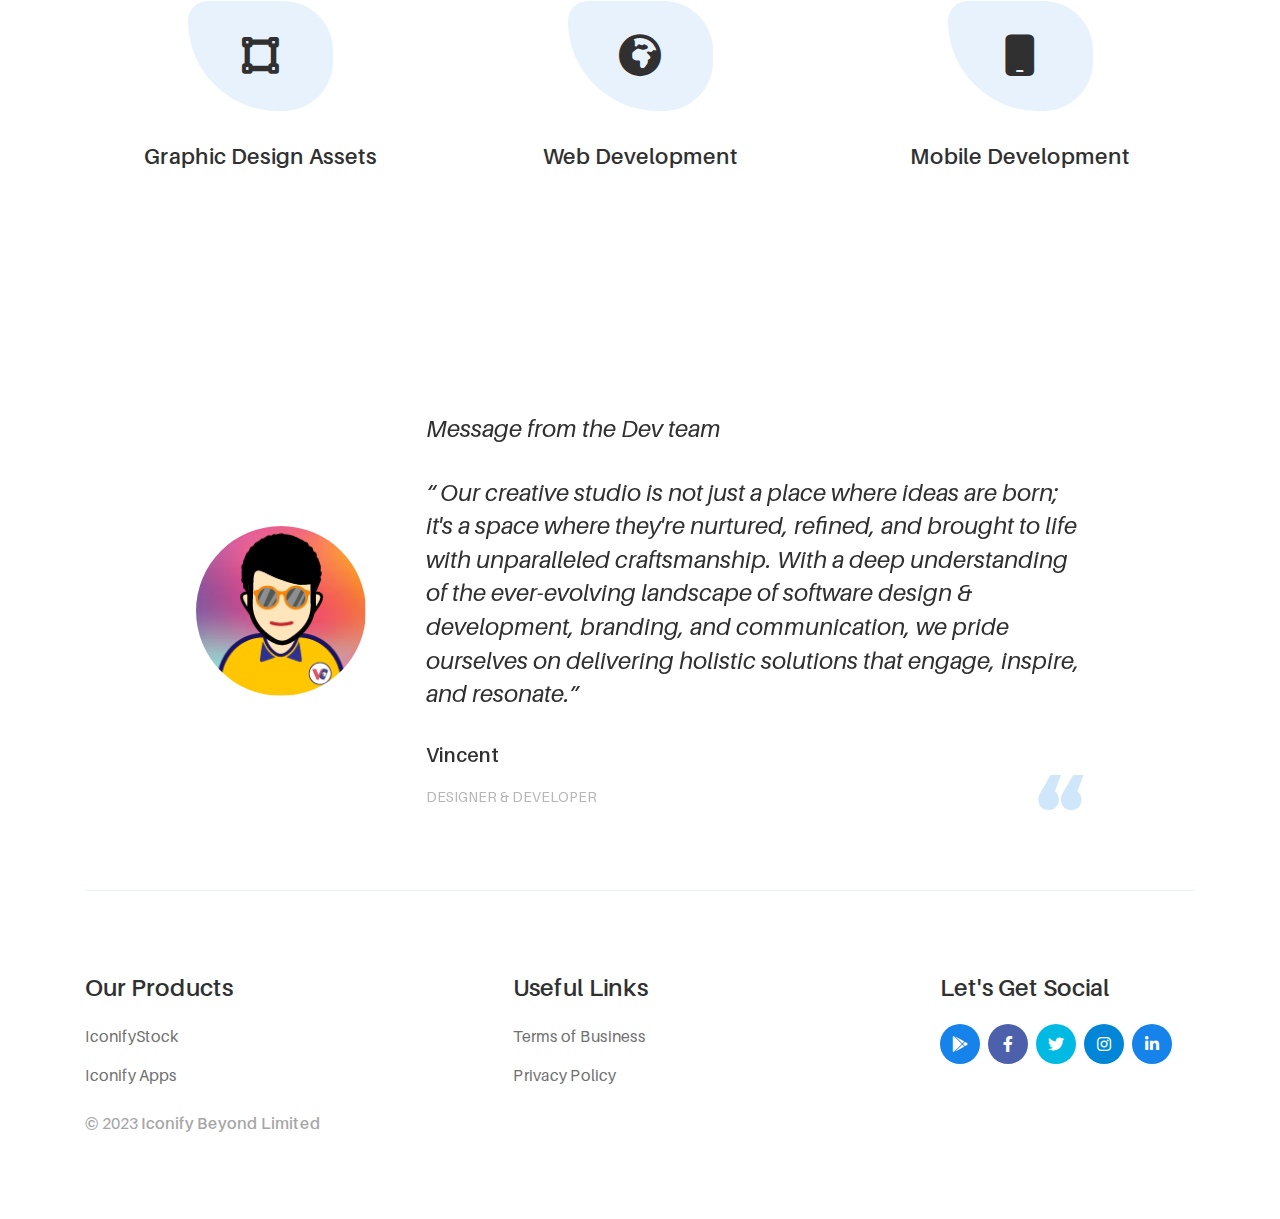
==== commit 2e5e107c: "Update Index.html" ====
--- a/index.html
+++ b/index.html
@@ -122,7 +122,7 @@
 
                             <!-- Get A Quote -->
                             <div class="get-a-quote ml-4 mr-3">
-                                <a href="https://play.google.com/store/apps/dev?id=5929281636327417098" target=”_blank”  class="btn uza-btn">Iconify Games</a>
+                                <a href="https://play.google.com/store/apps/dev?id=5929281636327417098" target=”_blank”  class="btn uza-btn">Iconify Apps</a>
                             </div>
                             
                           
@@ -172,66 +172,6 @@
                 </div>
             </div>
 
-            <!-- Single Welcome Slide -->
-            <div class="single-welcome-slide">
-                <!-- Background Curve -->
-                <div class="background-curve">
-                    <img src="./img/core-img/curve-1.png" alt="">
-                </div>
-
-                <!-- Welcome Content -->
-                <div class="welcome-content h-100">
-                    <div class="container h-100">
-                        <div class="row h-100 align-items-center">
-                            <!-- Welcome Text -->
-                            <div class="col-12 col-md-6">
-                                <div class="welcome-text">
-                                    <h2 data-animation="fadeInUp" data-delay="100ms">Fun <br><span>HyperCasual Games</span></h2>
-                                    <h5 data-animation="fadeInUp" data-delay="100ms">Get immersed in hyper mobile games</h5>
-                                    <a href="https://play.google.com/store/apps/dev?id=5929281636327417098" target=”_blank” class="btn uza-btn btn-2" data-animation="fadeInUp" data-delay="700ms">Download</a>
-                                </div>
-                            </div>
-                            <!-- Welcome Thumbnail -->
-                            <div class="col-12 col-md-6">
-                                <div class="welcome-thumbnail">
-                                    <img src="./img/bg-img/2.png" alt="" data-animation="slideInRight" data-delay="400ms">
-                                </div>
-                            </div>
-                        </div>
-                    </div>
-                </div>
-            </div>
-
-
-            <!-- Single Welcome Slide -->
-            <div class="single-welcome-slide">
-                <!-- Background Curve -->
-                <div class="background-curve">
-                    <img src="./img/core-img/curve-1.png" alt="">
-                </div>
-
-                     <!-- Welcome Content -->
-                     <div class="welcome-content h-100">
-                        <div class="container h-100">
-                            <div class="row h-100 align-items-center">
-                                <!-- Welcome Text -->
-                                <div class="col-12 col-md-6">
-                                    <div class="welcome-text">
-                                        <h2 data-animation="fadeInUp" data-delay="100ms">Web & Mobile  <br><span> development</span></h2>
-                                        <h5 data-animation="fadeInUp" data-delay="100ms">We design, build and deploy.</h5>
-                                        <a href="https://wa.me/254734949664" target=”_blank” class="btn uza-btn btn-2" data-animation="fadeInUp" data-delay="700ms">Download</a>
-                                    </div>
-                                </div>
-                                <!-- Welcome Thumbnail -->
-                                <div class="col-12 col-md-6">
-                                    <div class="welcome-thumbnail">
-                                        <img src="./img/bg-img/9.png" alt="" data-animation="slideInRight" data-delay="400ms">
-                                    </div>
-                                </div>
-                            </div>
-                        </div>
-                    </div>
-                </div>
     
 
         </div>
@@ -293,7 +233,7 @@
                     <div class="single-service-area mb-80">
                         <!-- Service Icon -->
                         <div class="service-icon">
-                            <i class="fa-solid fa-compass-drafting"></i>
+                            <i class="fa-solid fa-vector-square"></i>
                         </div>
                         <h5>Graphic Design Assets</h5>
                         <!--<p>Develop a beautiful and flexible identity that your community can embrace. Get help choosing and implementing technology solutions that match your digital needs and ambitions.</p> -->
@@ -305,9 +245,9 @@
                     <div class="single-service-area mb-80">
                         <!-- Service Icon -->
                         <div class="service-icon">
-                            <i class="fa-solid fa-code"></i>
-                        </div>
-                        <h5>Web & Mobile Development</h5>
+                            <i class="fa-solid fa-earth-africa"></i>
+                        </div>
+                        <h5>Web Development</h5>
                         <!-- <p>Design and develop custom digital products that empower your team and your audience. Craft outstanding customer experience that uses data design and the right technology to turn your idea into a movement.-->
                         </p>
                     </div>
@@ -318,9 +258,9 @@
                     <div class="single-service-area mb-80">
                         <!-- Service Icon -->
                         <div class="service-icon">
-                            <i class="fa-solid fa-gamepad"></i>
-                        </div>
-                        <h5>Mobile Casual Games</h5>
+                            <i class="fa-solid fa-mobile"></i>
+                        </div>
+                        <h5>Mobile Development</h5>
                         <!-- <p>Form a lasting connection with your audience by crafting compelling content that builds trust and drives action. Make the community part of your customer experience so that more people champion the best of your brand.</p> -->
                     </div>
                 </div>
@@ -411,7 +351,7 @@
                             <ul class="our-link">
                                 
                                 <li><a href="https://iconifystock.com" target=”_blank” >IconifyStock</a></li>
-                                <li><a href="https://play.google.com/store/apps/dev?id=5929281636327417098" target=”_blank”>Iconify Games</a></li>
+                                <li><a href="https://play.google.com/store/apps/dev?id=5929281636327417098" target=”_blank”>Iconify Apps</a></li>
                                 
                                 
                                   <!-- Copywrite Text -->
